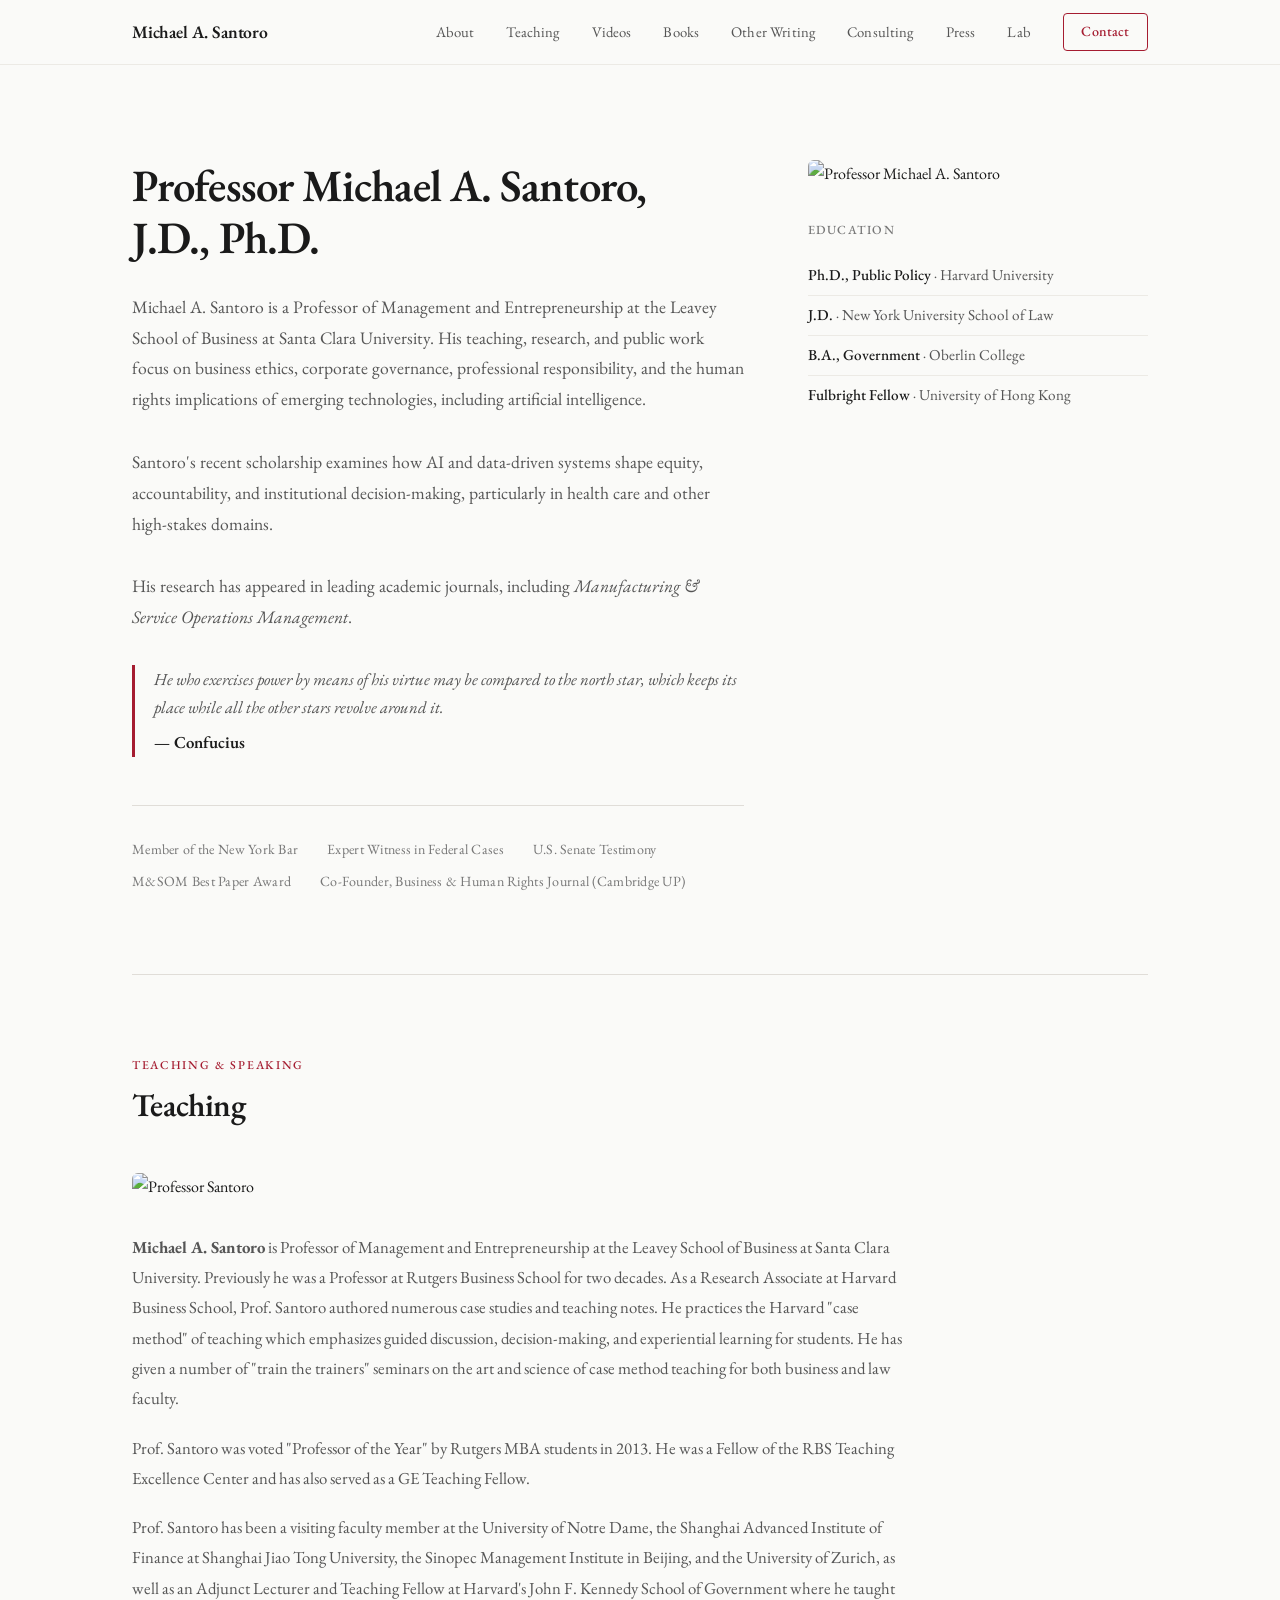
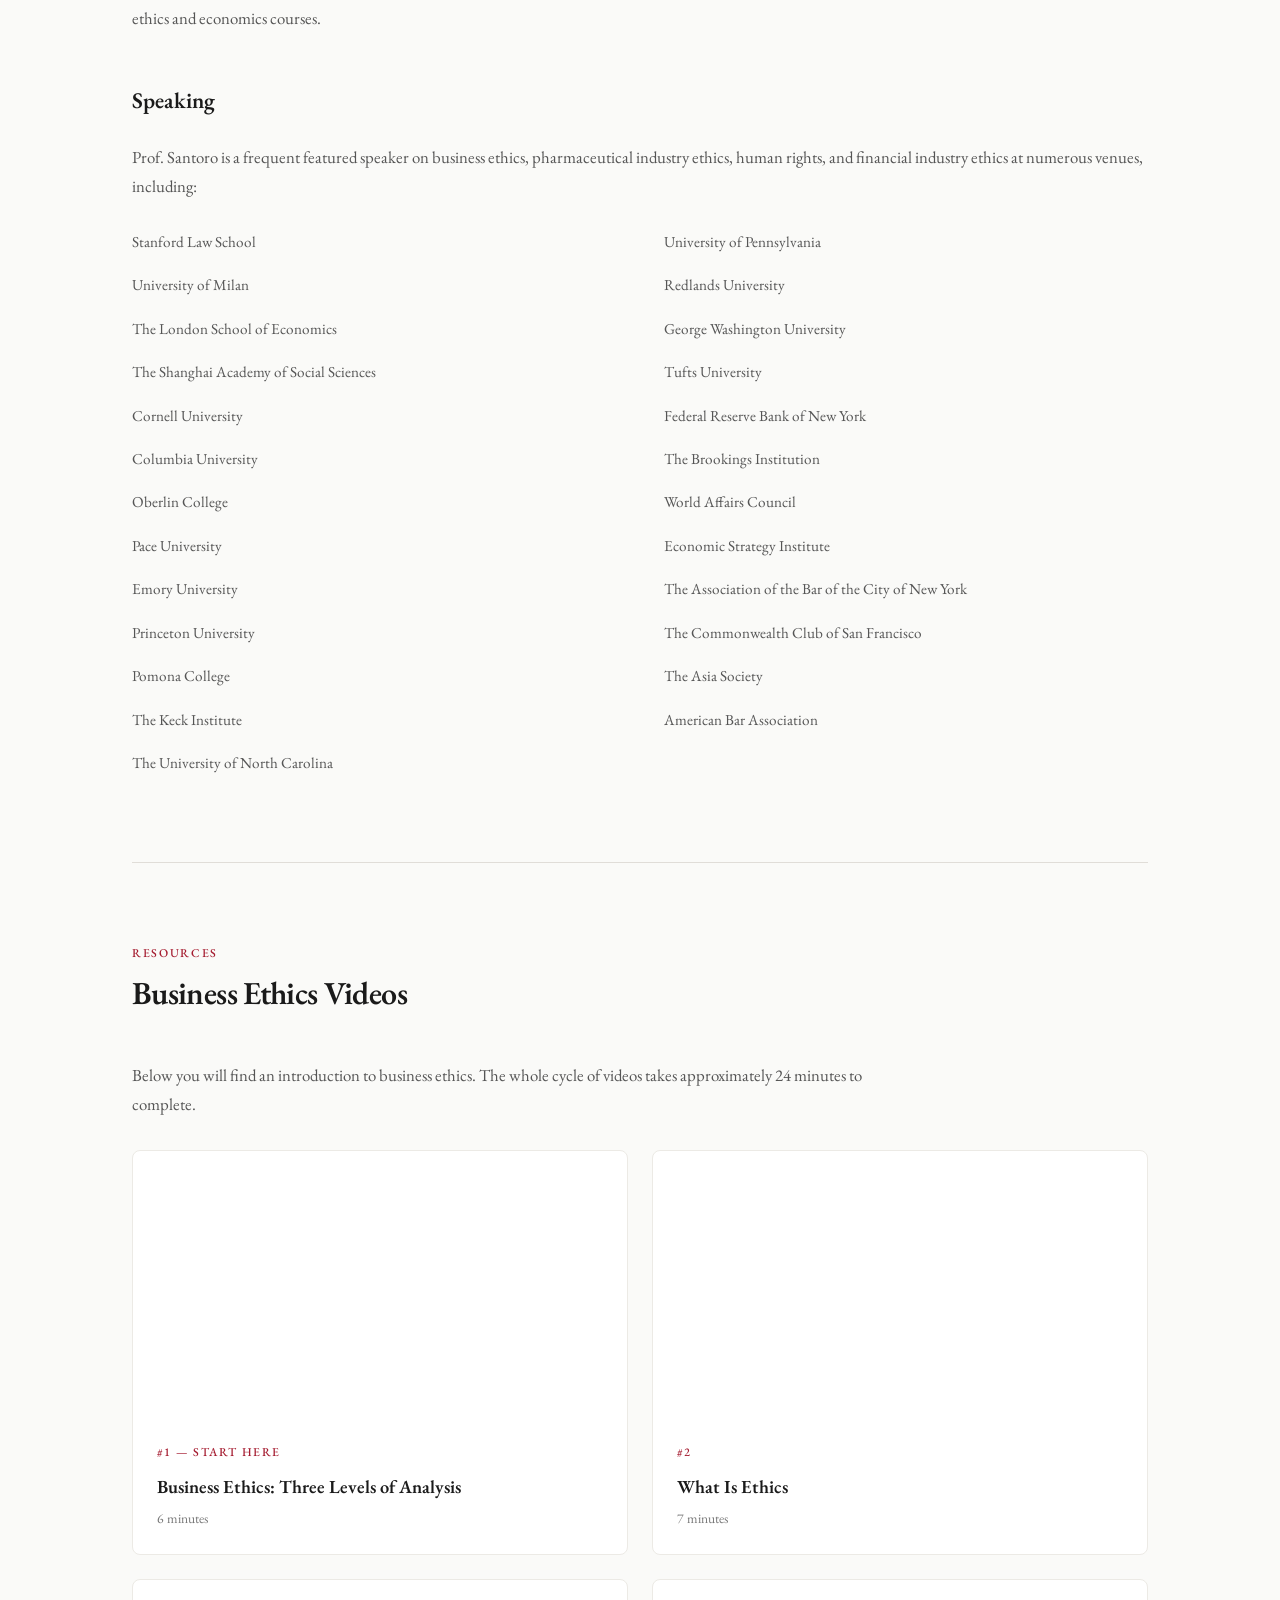
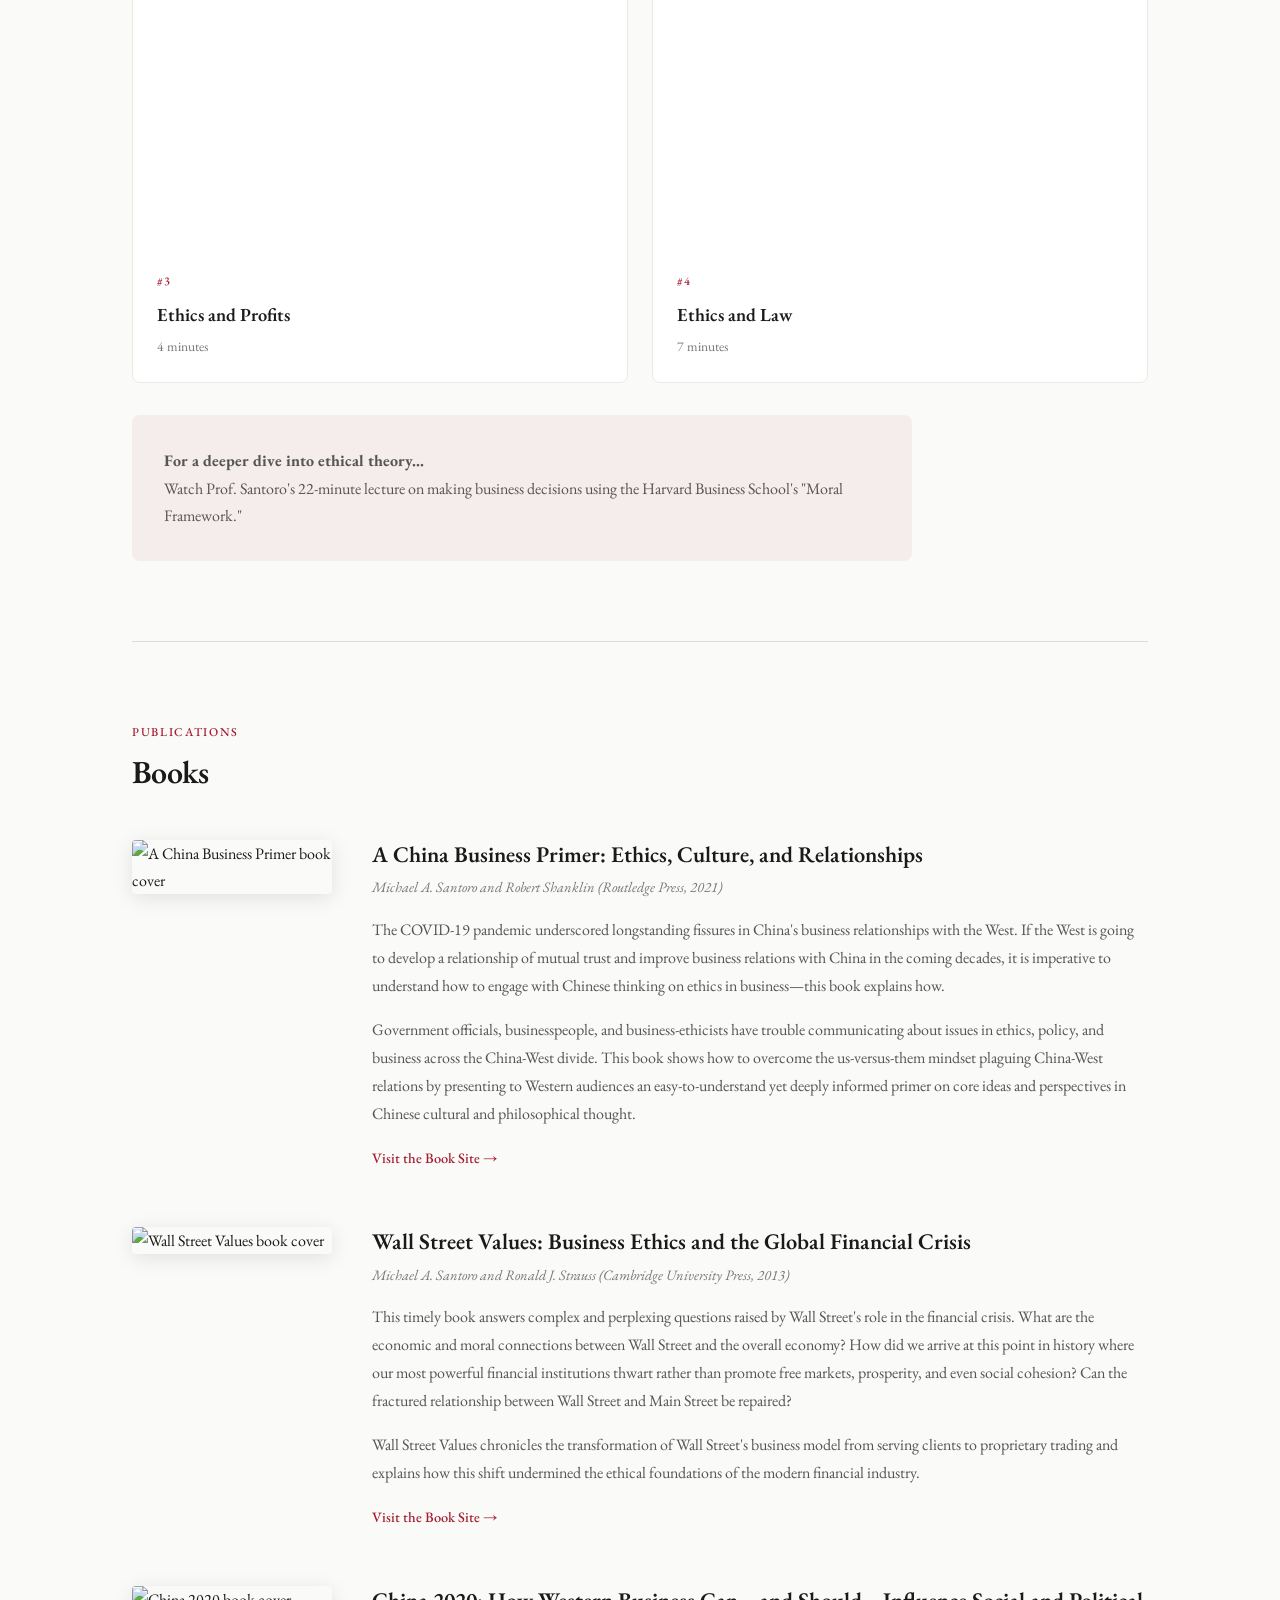
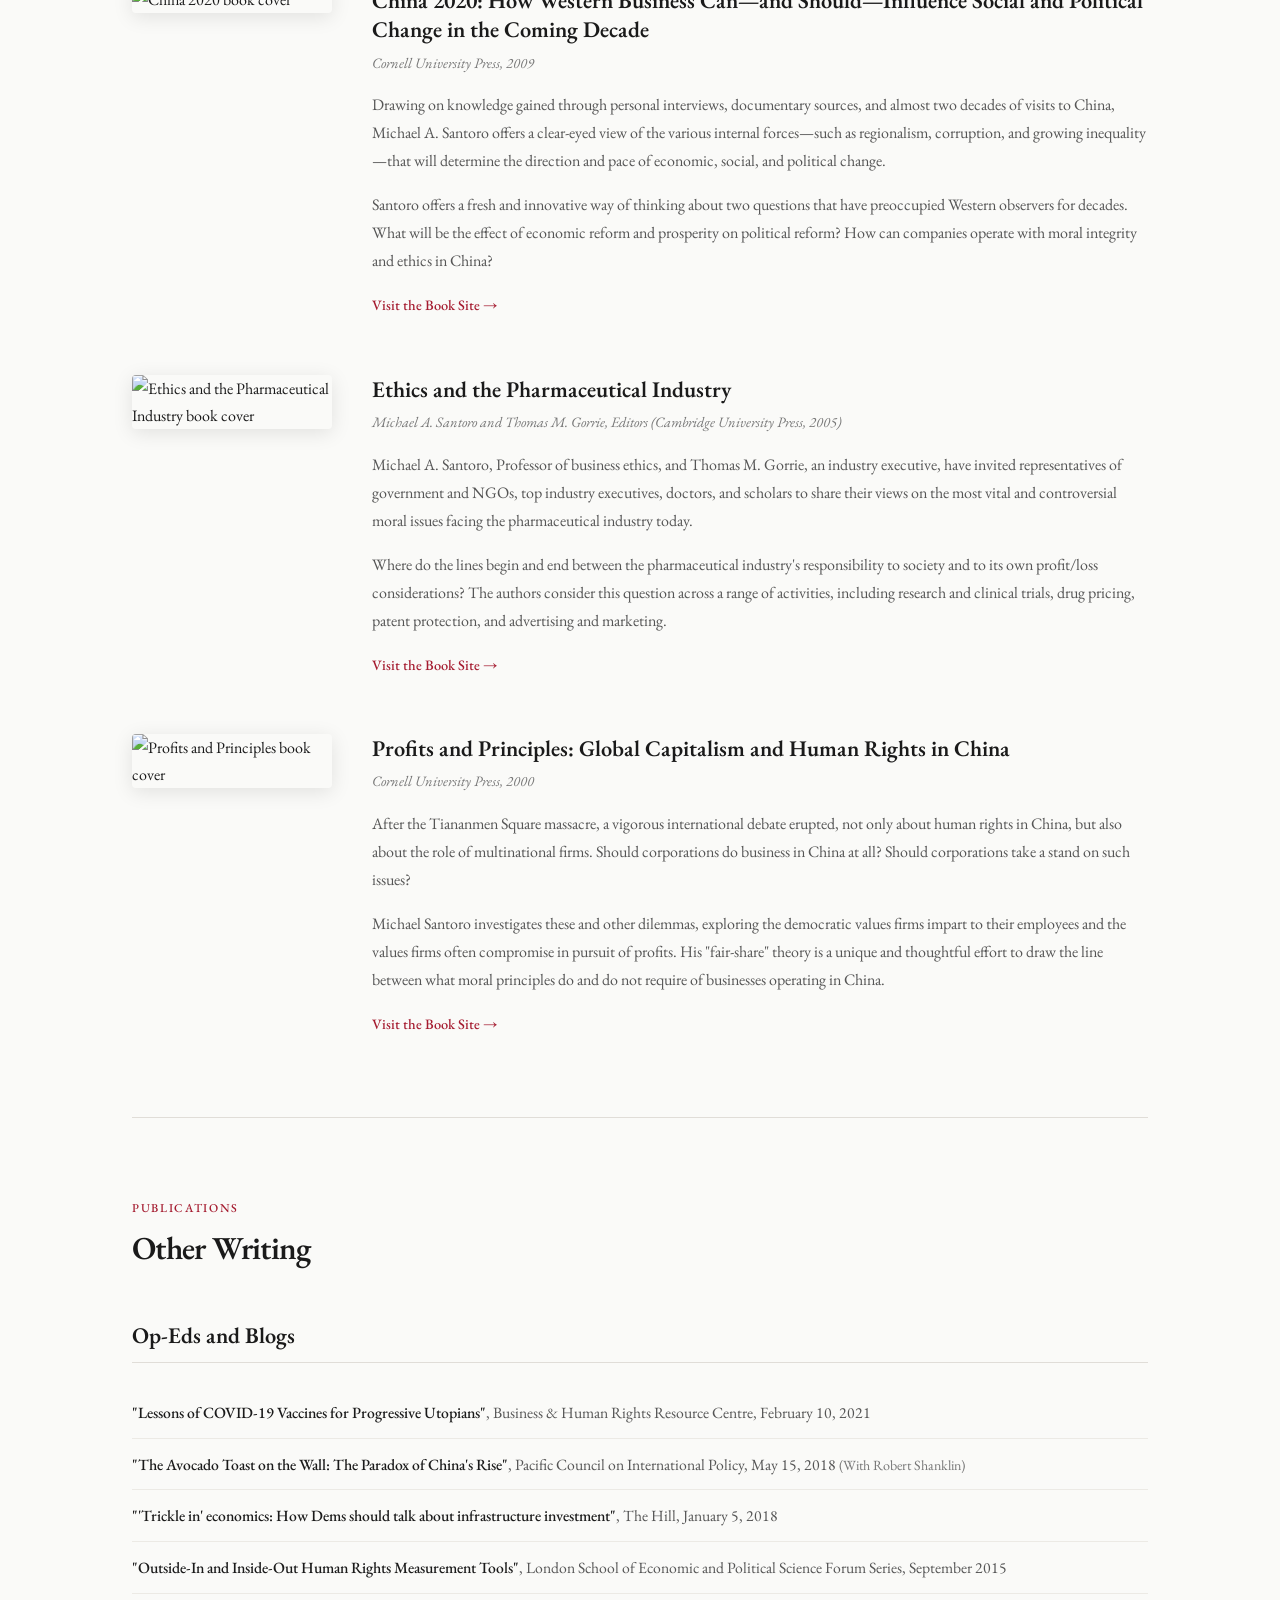
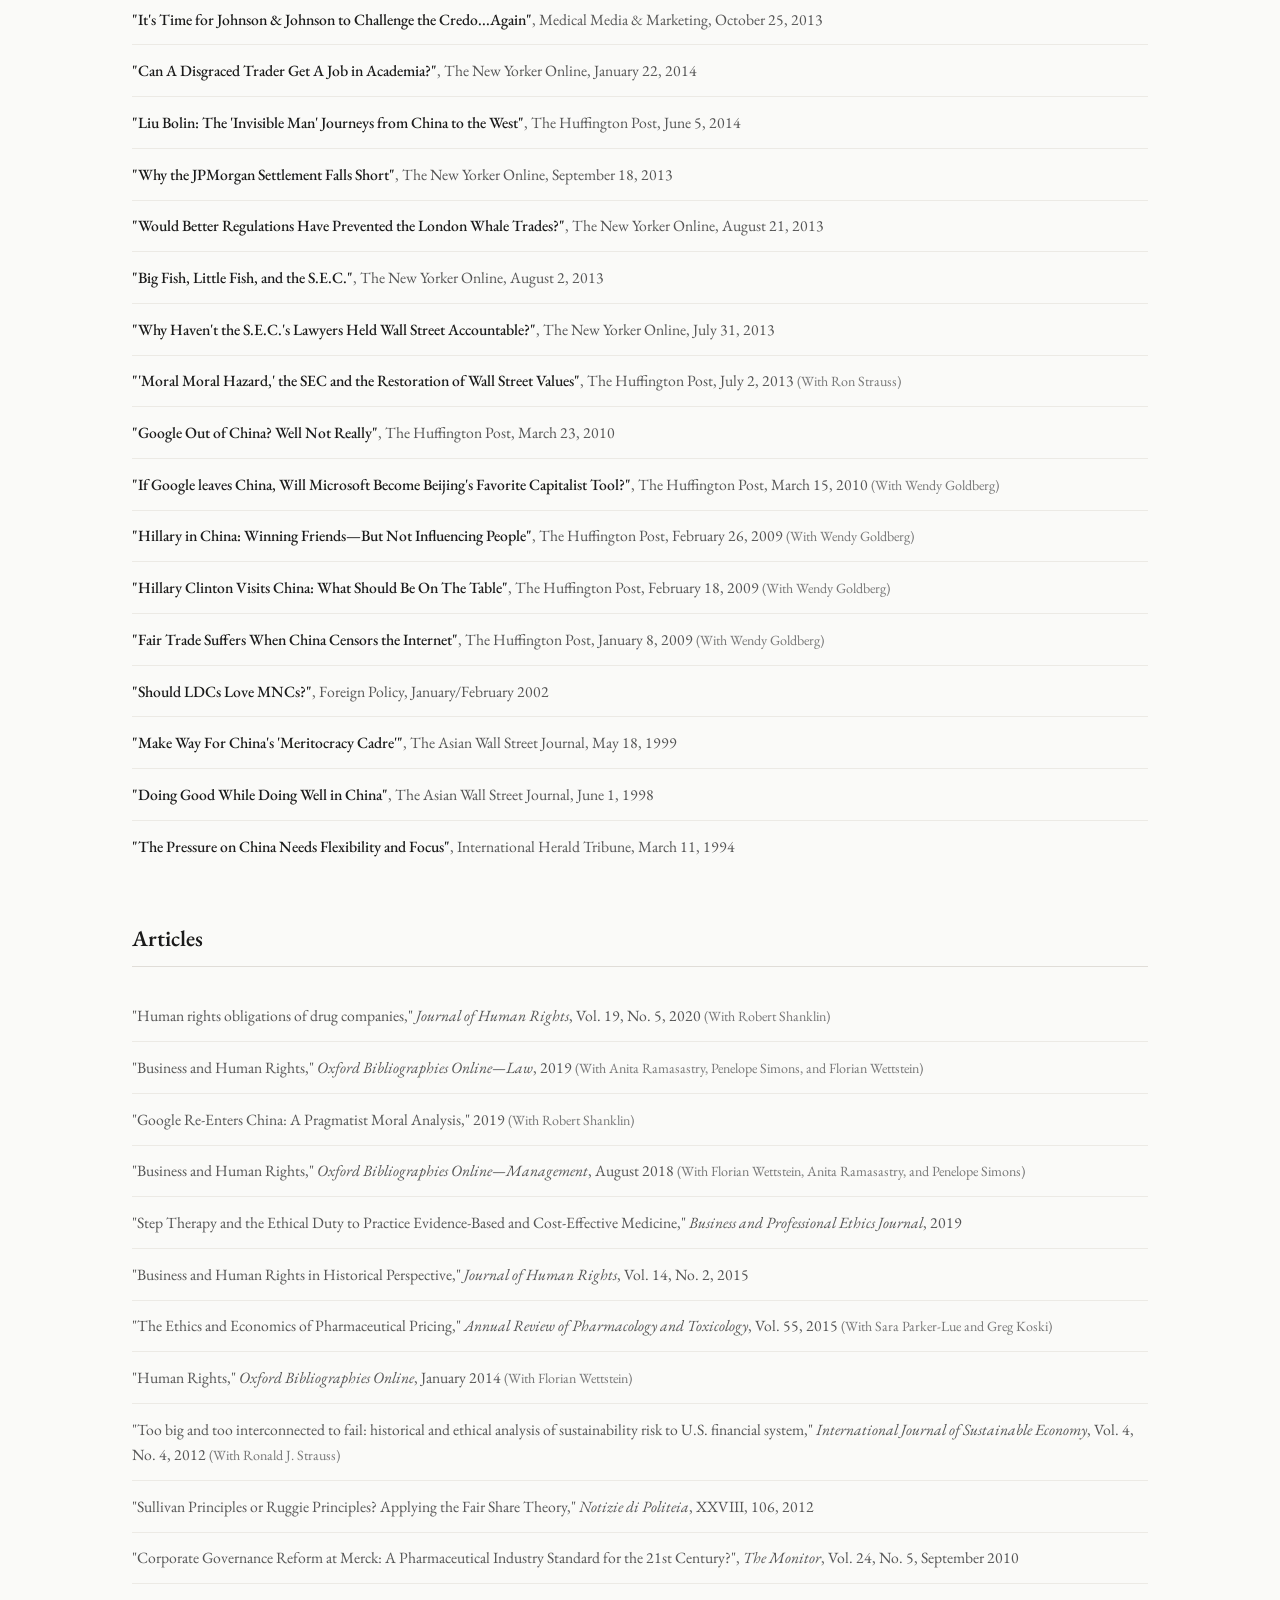
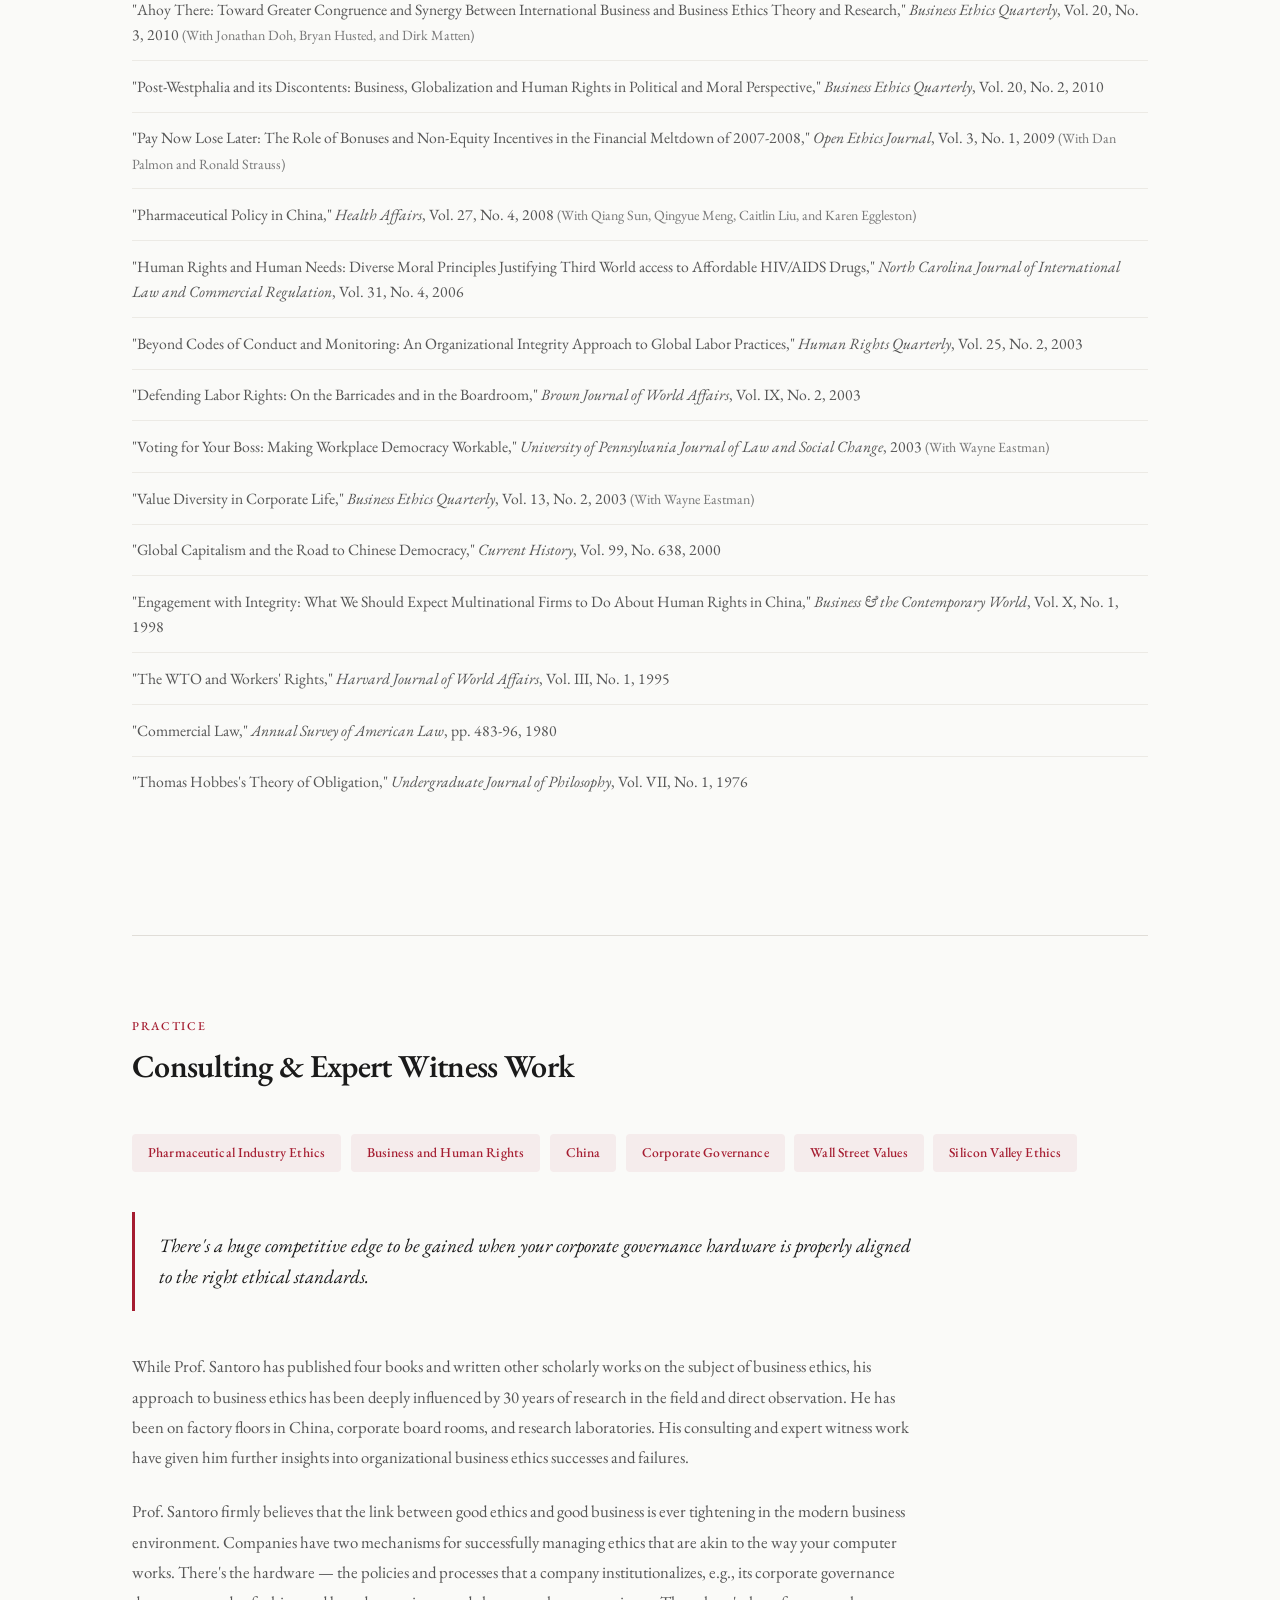
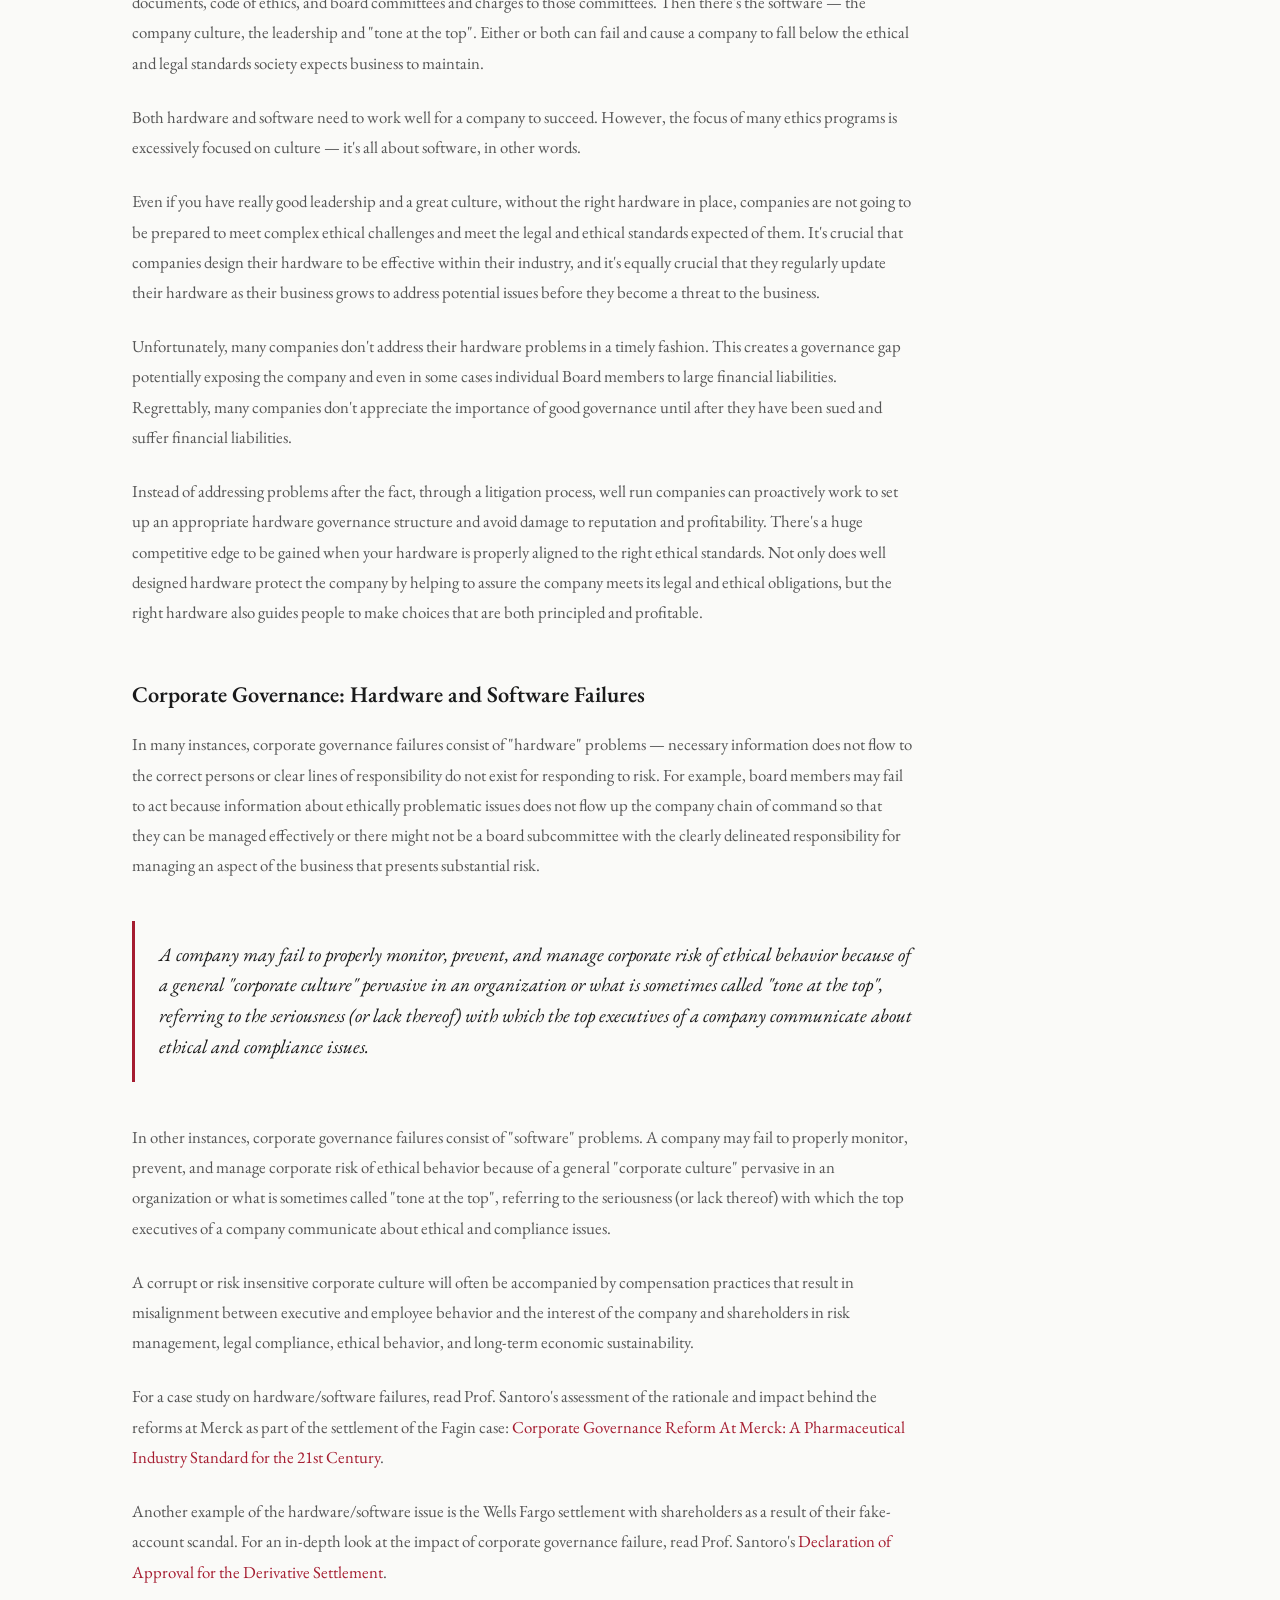
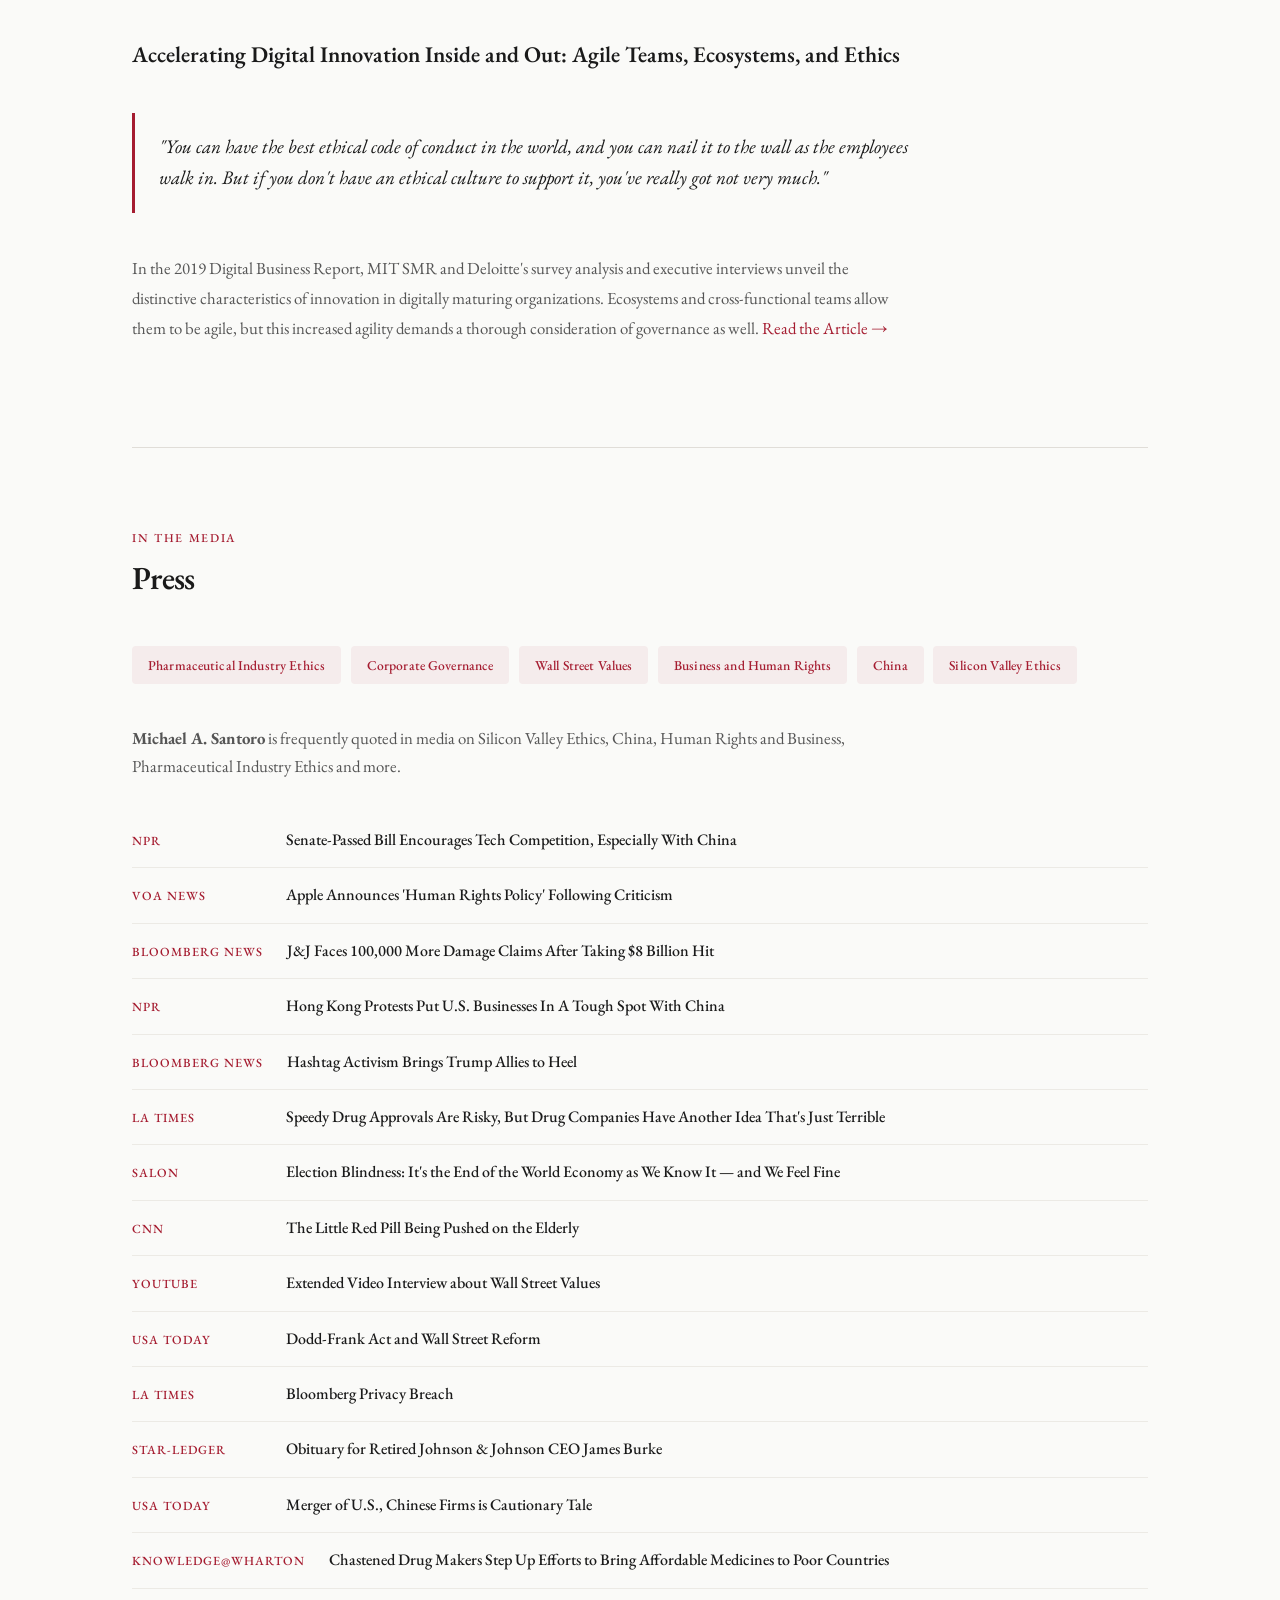
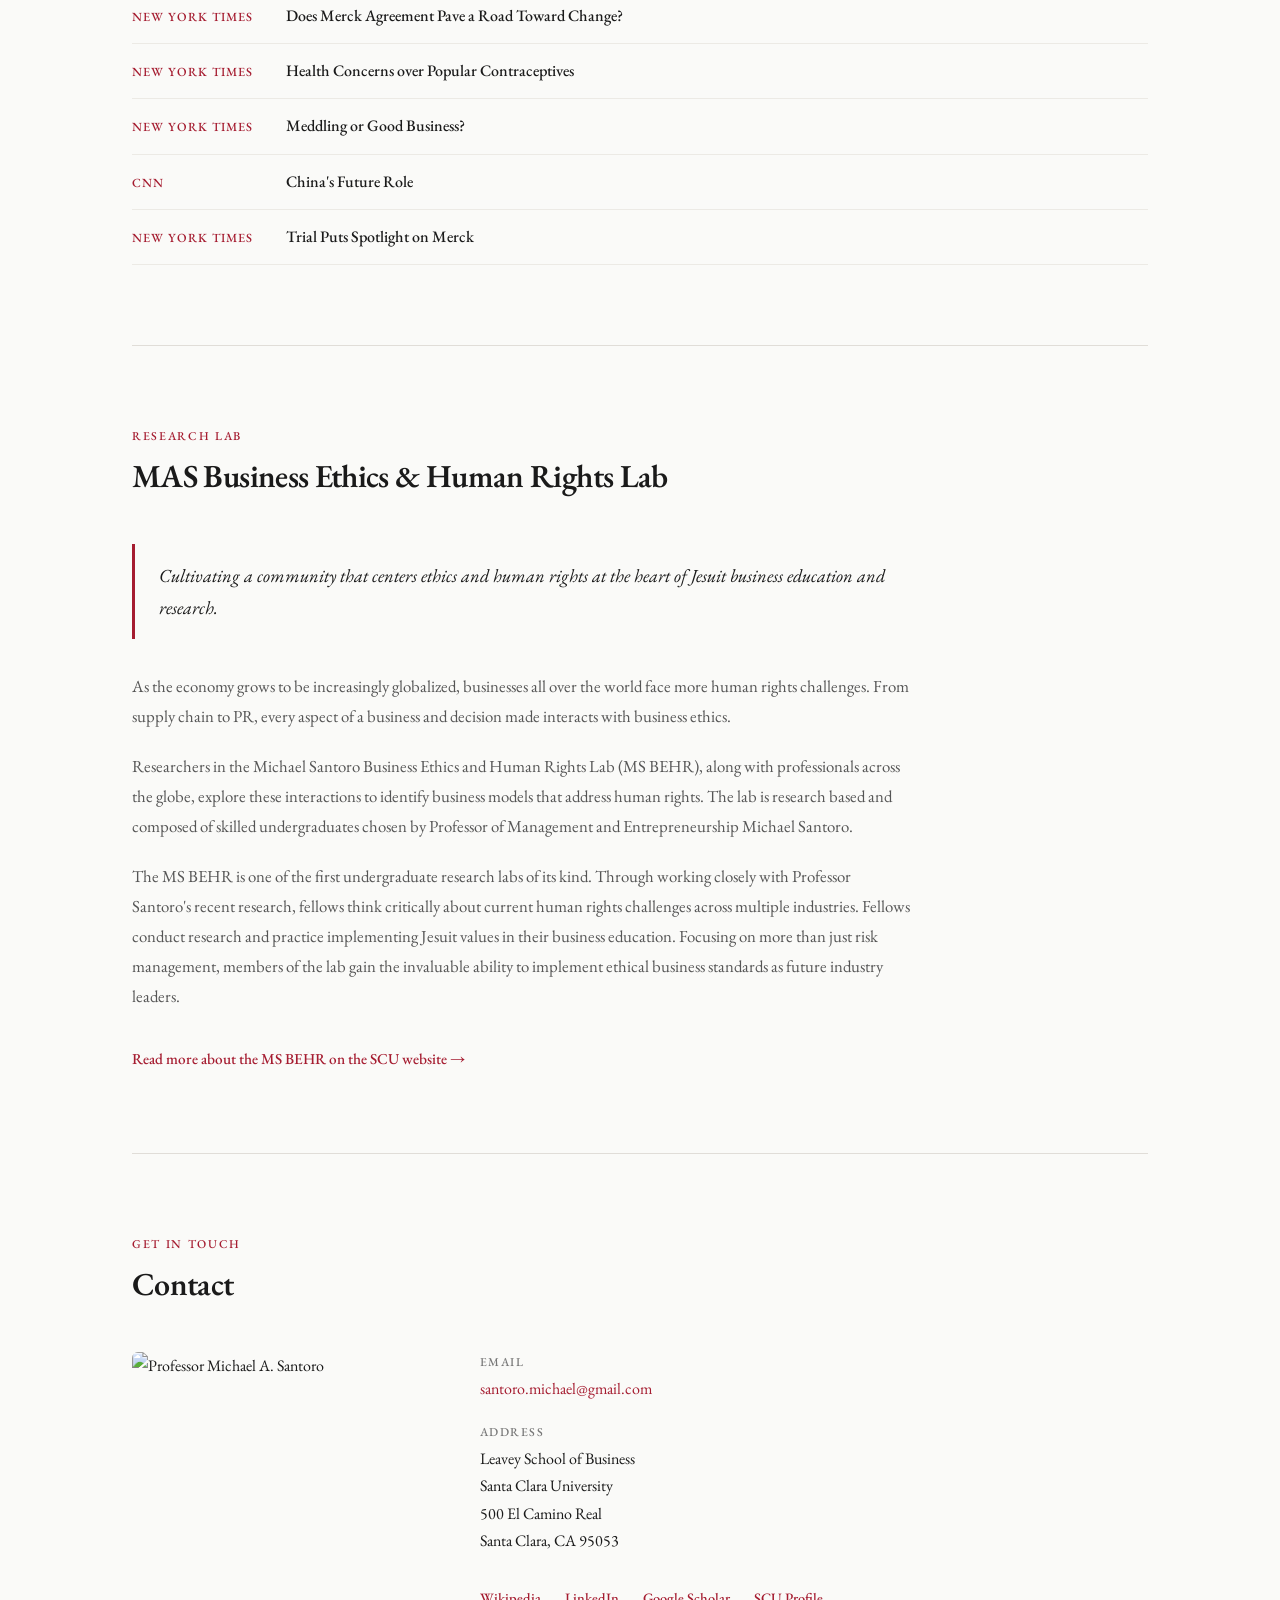
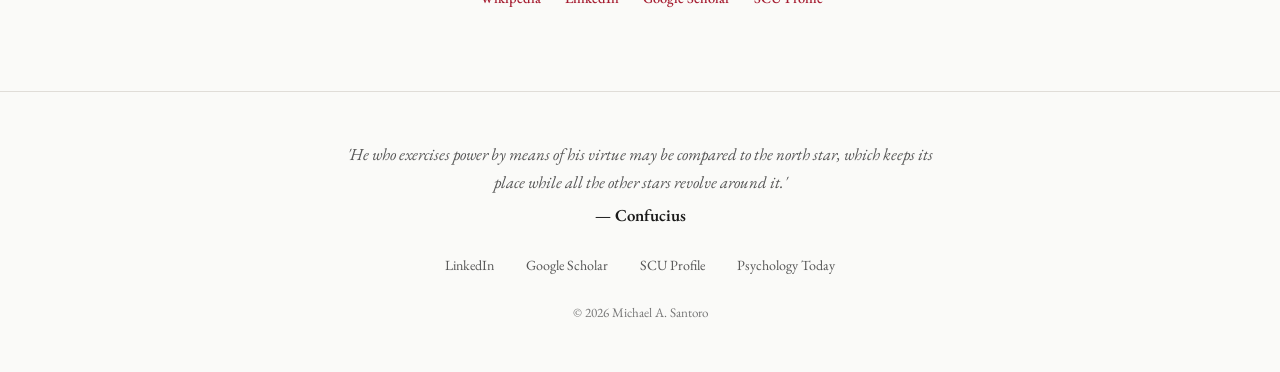
==== index.html @ 94dbd20e "Add files via upload Add site files" ====
<!DOCTYPE html>
<html lang="en">
<head>
    <meta charset="UTF-8">
    <meta name="viewport" content="width=device-width, initial-scale=1.0">
    <title>Michael A. Santoro — Professor, Consultant, Speaker</title>
    <meta name="description" content="Michael A. Santoro is a Professor of Management and Entrepreneurship at Santa Clara University. His work focuses on business ethics, corporate governance, human rights, and AI accountability.">
    <link rel="preconnect" href="https://fonts.googleapis.com">
    <link rel="preconnect" href="https://fonts.gstatic.com" crossorigin>
    <link href="https://fonts.googleapis.com/css2?family=EB+Garamond:ital,wght@0,400;0,500;0,600;0,700;1,400;1,500&display=swap" rel="stylesheet">
    <style>
        /* ===== RESET & BASE ===== */
        *, *::before, *::after { margin: 0; padding: 0; box-sizing: border-box; }

        :root {
            --bg: #FAFAF8;
            --text: #1a1a1a;
            --text-secondary: #555;
            --text-tertiary: #777;
            --crimson: #A51C30;
            --crimson-hover: #8a1728;
            --crimson-light: rgba(165, 28, 48, 0.06);
            --border: #e0ddd8;
            --border-light: #eceae5;
            --card-bg: #FFFFFF;
            --serif: 'EB Garamond', 'Georgia', serif;
            --transition: 0.3s ease;
        }

        html { scroll-behavior: smooth; font-size: 16px; }

        body {
            font-family: var(--serif);
            background: var(--bg);
            color: var(--text);
            line-height: 1.7;
            -webkit-font-smoothing: antialiased;
        }

        a { color: var(--crimson); text-decoration: none; transition: color var(--transition); }
        a:hover { color: var(--crimson-hover); }

        img { max-width: 100%; height: auto; display: block; }

        .container { max-width: 1080px; margin: 0 auto; padding: 0 2rem; }

        /* ===== NAVIGATION ===== */
        .nav {
            position: fixed;
            top: 0;
            left: 0;
            right: 0;
            z-index: 1000;
            background: rgba(250, 250, 248, 0.92);
            backdrop-filter: blur(12px);
            -webkit-backdrop-filter: blur(12px);
            border-bottom: 1px solid var(--border-light);
            transition: box-shadow var(--transition);
        }

        .nav.scrolled { box-shadow: 0 1px 8px rgba(0,0,0,0.06); }

        .nav-inner {
            max-width: 1080px;
            margin: 0 auto;
            padding: 0 2rem;
            display: flex;
            align-items: center;
            justify-content: space-between;
            height: 64px;
        }

        .nav-logo {
            font-family: var(--serif);
            font-size: 1.1rem;
            font-weight: 600;
            color: var(--text);
            letter-spacing: -0.01em;
        }

        .nav-links { display: flex; align-items: center; gap: 2rem; }

        .nav-links a {
            font-size: 0.92rem;
            color: var(--text-secondary);
            letter-spacing: 0.01em;
            transition: color var(--transition);
        }
        .nav-links a:hover { color: var(--crimson); }

        .nav-cta {
            font-size: 0.88rem !important;
            color: var(--crimson) !important;
            font-weight: 500;
            border: 1px solid var(--crimson);
            padding: 0.4rem 1.1rem;
            border-radius: 4px;
            transition: all var(--transition) !important;
        }
        .nav-cta:hover {
            background: var(--crimson) !important;
            color: #fff !important;
        }

        .hamburger {
            display: none;
            flex-direction: column;
            gap: 5px;
            cursor: pointer;
            padding: 4px;
        }
        .hamburger span {
            display: block;
            width: 22px;
            height: 2px;
            background: var(--text);
            transition: all var(--transition);
        }

        /* ===== HERO ===== */
        .hero {
            padding: 10rem 0 5rem;
        }

        .hero-grid {
            display: grid;
            grid-template-columns: 1fr 340px;
            gap: 4rem;
            align-items: start;
        }

        .hero-content h1 {
            font-family: var(--serif);
            font-size: 2.8rem;
            font-weight: 600;
            line-height: 1.15;
            letter-spacing: -0.02em;
            color: var(--text);
            margin-bottom: 1.8rem;
        }

        .hero-subtitle {
            font-size: 1.1rem;
            color: var(--text-secondary);
            line-height: 1.75;
            margin-bottom: 2rem;
        }

        .hero-quote {
            font-style: italic;
            color: var(--text-secondary);
            font-size: 1.05rem;
            border-left: 3px solid var(--crimson);
            padding-left: 1.2rem;
            margin-top: 2rem;
        }

        .hero-quote .attribution {
            display: block;
            font-style: normal;
            font-weight: 600;
            margin-top: 0.4rem;
            color: var(--text);
        }

        .hero-image {
            position: relative;
        }

        .hero-image img {
            width: 100%;
            border-radius: 6px;
            filter: grayscale(10%);
        }

        /* Credentials strip */
        .credentials-strip {
            margin-top: 3rem;
            padding-top: 2rem;
            border-top: 1px solid var(--border);
        }

        .credentials-items {
            display: flex;
            flex-wrap: wrap;
            gap: 0.5rem 1.8rem;
            font-size: 0.88rem;
            color: var(--text-tertiary);
            letter-spacing: 0.02em;
        }

        .credentials-items span {
            white-space: nowrap;
        }

        .credentials-items span::before {
            content: '';
        }

        /* ===== EDUCATION SIDEBAR ===== */
        .education-box {
            margin-top: 2rem;
        }

        .education-box h3 {
            font-size: 0.78rem;
            text-transform: uppercase;
            letter-spacing: 0.12em;
            color: var(--text-tertiary);
            margin-bottom: 1rem;
            font-weight: 500;
        }

        .education-list {
            list-style: none;
        }

        .education-list li {
            font-size: 0.95rem;
            color: var(--text-secondary);
            padding: 0.5rem 0;
            border-bottom: 1px solid var(--border-light);
            line-height: 1.5;
        }

        .education-list li:last-child { border-bottom: none; }

        .edu-degree { color: var(--text); font-weight: 500; }

        /* ===== SECTIONS ===== */
        .section {
            padding: 5rem 0;
        }

        .section-header {
            margin-bottom: 3rem;
        }

        .section-label {
            font-size: 0.75rem;
            text-transform: uppercase;
            letter-spacing: 0.14em;
            color: var(--crimson);
            font-weight: 500;
            margin-bottom: 0.6rem;
        }

        .section-title {
            font-family: var(--serif);
            font-size: 2rem;
            font-weight: 600;
            letter-spacing: -0.02em;
            line-height: 1.25;
        }

        .section-divider {
            border: none;
            border-top: 1px solid var(--border);
        }

        /* ===== TEACHING ===== */
        .teaching-content {
            max-width: 780px;
        }

        .teaching-content p {
            font-size: 1.05rem;
            color: var(--text-secondary);
            margin-bottom: 1.2rem;
            line-height: 1.8;
        }

        .teaching-image {
            margin: 2.5rem 0;
            max-width: 500px;
        }

        .teaching-image img {
            border-radius: 6px;
        }

        /* Speaking venues */
        .speaking-section {
            margin-top: 3rem;
        }

        .speaking-section h3 {
            font-family: var(--serif);
            font-size: 1.4rem;
            font-weight: 600;
            margin-bottom: 1.5rem;
        }

        .venues-grid {
            display: grid;
            grid-template-columns: 1fr 1fr;
            gap: 0.4rem 3rem;
        }

        .venues-grid span {
            font-size: 0.95rem;
            color: var(--text-secondary);
            padding: 0.35rem 0;
        }

        /* ===== BUSINESS ETHICS VIDEOS ===== */
        .videos-intro {
            font-size: 1.05rem;
            color: var(--text-secondary);
            max-width: 780px;
            margin-bottom: 2rem;
        }

        .video-grid {
            display: grid;
            grid-template-columns: repeat(2, 1fr);
            gap: 1.5rem;
        }

        .video-card {
            background: var(--card-bg);
            border: 1px solid var(--border-light);
            border-radius: 8px;
            padding: 1.5rem;
            transition: border-color var(--transition), box-shadow var(--transition);
            overflow: hidden;
        }

        .video-card:hover {
            border-color: var(--crimson);
            box-shadow: 0 2px 12px rgba(165, 28, 48, 0.06);
        }

        .video-embed {
            position: relative;
            padding-bottom: 56.25%;
            height: 0;
            overflow: hidden;
            border-radius: 4px;
            margin-bottom: 1rem;
        }

        .video-embed iframe {
            position: absolute;
            top: 0; left: 0;
            width: 100%; height: 100%;
            border: 0;
        }

        .video-number {
            font-size: 0.75rem;
            text-transform: uppercase;
            letter-spacing: 0.12em;
            color: var(--crimson);
            font-weight: 500;
            margin-bottom: 0.5rem;
        }

        .video-card h4 {
            font-family: var(--serif);
            font-size: 1.15rem;
            font-weight: 600;
            margin-bottom: 0.3rem;
        }

        .video-card .duration {
            font-size: 0.85rem;
            color: var(--text-tertiary);
        }

        .video-deeper {
            margin-top: 2rem;
            padding: 2rem;
            background: var(--crimson-light);
            border-radius: 8px;
            max-width: 780px;
        }

        .video-deeper p {
            font-size: 1rem;
            color: var(--text-secondary);
        }

        /* ===== BOOKS ===== */
        .books-grid {
            display: grid;
            gap: 3.5rem;
        }

        .book-item {
            display: grid;
            grid-template-columns: 200px 1fr;
            gap: 2.5rem;
            align-items: start;
        }

        .book-cover {
            border-radius: 4px;
            box-shadow: 0 4px 20px rgba(0,0,0,0.1);
        }

        .book-info h3 {
            font-family: var(--serif);
            font-size: 1.4rem;
            font-weight: 600;
            line-height: 1.3;
            margin-bottom: 0.4rem;
        }

        .book-meta {
            font-size: 0.9rem;
            color: var(--text-tertiary);
            font-style: italic;
            margin-bottom: 1rem;
        }

        .book-description {
            font-size: 1rem;
            color: var(--text-secondary);
            line-height: 1.75;
            margin-bottom: 1rem;
        }

        .book-link {
            font-size: 0.9rem;
            font-weight: 500;
            color: var(--crimson);
        }

        .book-link:hover { text-decoration: underline; }

        /* ===== OTHER WRITING ===== */
        .writing-subsection {
            margin-bottom: 3rem;
        }

        .writing-subsection h3 {
            font-family: var(--serif);
            font-size: 1.4rem;
            font-weight: 600;
            margin-bottom: 1.5rem;
            padding-bottom: 0.5rem;
            border-bottom: 1px solid var(--border);
        }

        .writing-list {
            list-style: none;
        }

        .writing-list li {
            padding: 0.8rem 0;
            border-bottom: 1px solid var(--border-light);
            font-size: 0.98rem;
            color: var(--text-secondary);
            line-height: 1.6;
        }

        .writing-list li:last-child { border-bottom: none; }

        .writing-list a {
            color: var(--text);
            font-weight: 500;
        }

        .writing-list a:hover { color: var(--crimson); }

        .writing-list .coauthor { font-size: 0.88rem; color: var(--text-tertiary); }

        /* ===== CONSULTING ===== */
        .consulting-content {
            max-width: 780px;
        }

        .consulting-content p {
            font-size: 1.05rem;
            color: var(--text-secondary);
            margin-bottom: 1.5rem;
            line-height: 1.8;
        }

        .consulting-areas {
            display: flex;
            flex-wrap: wrap;
            gap: 0.6rem;
            margin-bottom: 2.5rem;
        }

        .consulting-area-tag {
            font-size: 0.85rem;
            font-weight: 500;
            color: var(--crimson);
            background: var(--crimson-light);
            padding: 0.45rem 1rem;
            border-radius: 4px;
            letter-spacing: 0.01em;
        }

        .consulting-quote {
            font-size: 1.2rem;
            font-style: italic;
            color: var(--text);
            border-left: 3px solid var(--crimson);
            padding: 1.2rem 0 1.2rem 1.5rem;
            margin: 2.5rem 0;
            line-height: 1.6;
        }

        .consulting-subsection {
            margin-top: 3rem;
        }

        .consulting-subsection h3 {
            font-family: var(--serif);
            font-size: 1.4rem;
            font-weight: 600;
            margin-bottom: 1rem;
        }

        .consulting-images {
            display: grid;
            grid-template-columns: 1fr 1fr;
            gap: 2rem;
            margin: 2rem 0;
        }

        .consulting-images figure {
            text-align: center;
        }

        .consulting-images img {
            border-radius: 6px;
            margin-bottom: 0.5rem;
        }

        .consulting-images figcaption {
            font-size: 0.82rem;
            color: var(--text-tertiary);
            font-style: italic;
        }

        .case-link {
            display: inline-block;
            margin-top: 0.8rem;
            font-size: 0.9rem;
            font-weight: 500;
            color: var(--crimson);
        }

        /* ===== PRESS ===== */
        .press-areas {
            display: flex;
            flex-wrap: wrap;
            gap: 0.6rem;
            margin-bottom: 2.5rem;
        }

        .press-intro {
            font-size: 1.05rem;
            color: var(--text-secondary);
            margin-bottom: 2rem;
            max-width: 780px;
        }

        .press-grid {
            display: grid;
            gap: 0;
        }

        .press-item {
            display: flex;
            align-items: baseline;
            gap: 1.5rem;
            padding: 1rem 0;
            border-bottom: 1px solid var(--border-light);
            transition: background var(--transition);
            text-decoration: none;
        }

        .press-item:hover {
            background: var(--crimson-light);
            padding-left: 0.8rem;
            margin-left: -0.8rem;
            padding-right: 0.8rem;
            margin-right: -0.8rem;
            border-radius: 4px;
        }

        .press-outlet {
            font-size: 0.78rem;
            text-transform: uppercase;
            letter-spacing: 0.08em;
            color: var(--crimson);
            font-weight: 500;
            min-width: 130px;
            flex-shrink: 0;
        }

        .press-title {
            font-size: 1rem;
            color: var(--text);
            font-weight: 500;
            line-height: 1.4;
        }

        /* ===== MAS BEHR LAB ===== */
        .lab-content {
            max-width: 780px;
        }

        .lab-content p {
            font-size: 1.05rem;
            color: var(--text-secondary);
            margin-bottom: 1.2rem;
            line-height: 1.8;
        }

        .lab-quote {
            font-size: 1.15rem;
            font-style: italic;
            color: var(--text);
            border-left: 3px solid var(--crimson);
            padding: 1rem 0 1rem 1.5rem;
            margin: 2rem 0;
        }

        .lab-link {
            display: inline-block;
            margin-top: 1rem;
            font-size: 0.95rem;
            font-weight: 500;
            color: var(--crimson);
        }

        /* ===== CONTACT ===== */
        .contact-grid {
            display: grid;
            grid-template-columns: 300px 1fr;
            gap: 3rem;
            align-items: start;
        }

        .contact-image img {
            border-radius: 6px;
        }

        .contact-details h3 {
            font-family: var(--serif);
            font-size: 1.3rem;
            font-weight: 600;
            margin-bottom: 1.5rem;
        }

        .contact-item {
            margin-bottom: 1.2rem;
        }

        .contact-label {
            font-size: 0.75rem;
            text-transform: uppercase;
            letter-spacing: 0.12em;
            color: var(--text-tertiary);
            font-weight: 500;
            margin-bottom: 0.2rem;
        }

        .contact-value {
            font-size: 1rem;
            color: var(--text);
        }

        .contact-value a { color: var(--crimson); }

        .contact-links {
            display: flex;
            gap: 1.5rem;
            margin-top: 2rem;
        }

        .contact-links a {
            font-size: 0.9rem;
            font-weight: 500;
            color: var(--crimson);
        }

        /* ===== FOOTER ===== */
        .footer {
            padding: 3rem 0;
            border-top: 1px solid var(--border);
            text-align: center;
        }

        .footer-quote {
            font-style: italic;
            font-size: 1.05rem;
            color: var(--text-secondary);
            max-width: 600px;
            margin: 0 auto 1.5rem;
            line-height: 1.7;
        }

        .footer-quote .attribution {
            display: block;
            font-style: normal;
            font-weight: 600;
            color: var(--text);
            margin-top: 0.3rem;
        }

        .footer-links {
            display: flex;
            justify-content: center;
            gap: 2rem;
            margin-bottom: 1.5rem;
        }

        .footer-links a {
            font-size: 0.88rem;
            color: var(--text-secondary);
        }
        .footer-links a:hover { color: var(--crimson); }

        .footer-copy {
            font-size: 0.82rem;
            color: var(--text-tertiary);
        }

        /* ===== MOBILE ===== */
        @media (max-width: 900px) {
            .hero-grid {
                grid-template-columns: 1fr;
                gap: 2rem;
            }
            .hero-image {
                max-width: 300px;
                order: -1;
            }
            .hero-content h1 { font-size: 2.2rem; }
            .book-item {
                grid-template-columns: 140px 1fr;
                gap: 1.5rem;
            }
            .consulting-images { grid-template-columns: 1fr; }
            .contact-grid { grid-template-columns: 1fr; }
            .contact-image { max-width: 250px; }
        }

        @media (max-width: 700px) {
            .nav-links { display: none; }
            .hamburger { display: flex; }

            .nav-links.open {
                display: flex;
                flex-direction: column;
                position: absolute;
                top: 64px;
                left: 0;
                right: 0;
                background: var(--bg);
                border-bottom: 1px solid var(--border);
                padding: 1.5rem 2rem;
                gap: 1rem;
            }

            .hero { padding: 7rem 0 3rem; }
            .hero-content h1 { font-size: 1.9rem; }
            .section { padding: 3.5rem 0; }
            .section-title { font-size: 1.6rem; }
            .video-grid { grid-template-columns: 1fr; }
            .book-item { grid-template-columns: 1fr; }
            .book-cover { max-width: 180px; }
            .venues-grid { grid-template-columns: 1fr; }
            .press-item { flex-direction: column; gap: 0.3rem; }
            .press-outlet { min-width: unset; }
        }
    </style>
</head>
<body>

    <!-- NAVIGATION -->
    <nav class="nav" id="nav">
        <div class="nav-inner">
            <a href="#" class="nav-logo">Michael A. Santoro</a>
            <div class="nav-links" id="navLinks">
                <a href="about.html">About</a>
                <a href="#teaching">Teaching</a>
                <a href="#videos">Videos</a>
                <a href="#books">Books</a>
                <a href="#other-writing">Other Writing</a>
                <a href="#consulting">Consulting</a>
                <a href="#press">Press</a>
                <a href="#lab">Lab</a>
                <a href="#contact" class="nav-cta">Contact</a>
            </div>
            <div class="hamburger" id="hamburger" onclick="document.getElementById('navLinks').classList.toggle('open')">
                <span></span><span></span><span></span>
            </div>
        </div>
    </nav>

    <!-- HERO -->
    <section class="hero" id="home">
        <div class="container">
            <div class="hero-grid">
                <div class="hero-content">
                    <h1>Professor Michael A. Santoro,<br>J.D., Ph.D.</h1>
                    <p class="hero-subtitle">
                        Michael A. Santoro is a Professor of Management and Entrepreneurship at the Leavey School of Business at Santa Clara University. His teaching, research, and public work focus on business ethics, corporate governance, professional responsibility, and the human rights implications of emerging technologies, including artificial intelligence.
                    </p>
                    <p class="hero-subtitle">
                        Santoro's recent scholarship examines how AI and data-driven systems shape equity, accountability, and institutional decision-making, particularly in health care and other high-stakes domains.
                    </p>
                    <p class="hero-subtitle">
                        His research has appeared in leading academic journals, including <em>Manufacturing &amp; Service Operations Management</em>.
                    </p>

                    <div class="hero-quote">
                        <em>He who exercises power by means of his virtue may be compared to the north star, which keeps its place while all the other stars revolve around it.</em>
                        <span class="attribution">— Confucius</span>
                    </div>

                    <div class="credentials-strip">
                        <div class="credentials-items">
                            <span>Member of the New York Bar</span>
                            <span>Expert Witness in Federal Cases</span>
                            <span>U.S. Senate Testimony</span>
                            <span>M&amp;SOM Best Paper Award</span>
                            <span>Co-Founder, Business &amp; Human Rights Journal (Cambridge UP)</span>
                        </div>
                    </div>
                </div>

                <div class="hero-image">
                    <img src="https://michaelasantoro-web.vercel.app/Professor%20Santoro%20Profile.png" alt="Professor Michael A. Santoro">

                    <div class="education-box">
                        <h3>Education</h3>
                        <ul class="education-list">
                            <li><span class="edu-degree">Ph.D., Public Policy</span> · Harvard University</li>
                            <li><span class="edu-degree">J.D.</span> · New York University School of Law</li>
                            <li><span class="edu-degree">B.A., Government</span> · Oberlin College</li>
                            <li><span class="edu-degree">Fulbright Fellow</span> · University of Hong Kong</li>
                        </ul>
                    </div>
                </div>
            </div>
        </div>
    </section>

    <div class="container"><hr class="section-divider"></div>

    <!-- TEACHING & SPEAKING -->
    <section class="section" id="teaching">
        <div class="container">
            <div class="section-header">
                <p class="section-label">Teaching &amp; Speaking</p>
                <h2 class="section-title">Teaching</h2>
            </div>

            <div class="teaching-content">
                <img src="https://www.michaelasantoro.com/wp-content/uploads/2019/03/Michael-Santoro-Headshot-Gray-Wide-1-e1553203849331.jpg" alt="Professor Santoro" class="teaching-image" style="border-radius:6px; margin-bottom: 2rem;">

                <p><strong>Michael A. Santoro</strong> is Professor of Management and Entrepreneurship at the Leavey School of Business at Santa Clara University. Previously he was a Professor at Rutgers Business School for two decades. As a Research Associate at Harvard Business School, Prof. Santoro authored numerous case studies and teaching notes. He practices the Harvard "case method" of teaching which emphasizes guided discussion, decision-making, and experiential learning for students. He has given a number of "train the trainers" seminars on the art and science of case method teaching for both business and law faculty.</p>

                <p>Prof. Santoro was voted "Professor of the Year" by Rutgers MBA students in 2013. He was a Fellow of the RBS Teaching Excellence Center and has also served as a GE Teaching Fellow.</p>

                <p>Prof. Santoro has been a visiting faculty member at the University of Notre Dame, the Shanghai Advanced Institute of Finance at Shanghai Jiao Tong University, the Sinopec Management Institute in Beijing, and the University of Zurich, as well as an Adjunct Lecturer and Teaching Fellow at Harvard's John F. Kennedy School of Government where he taught ethics and economics courses.</p>
            </div>

            <div class="speaking-section">
                <h3>Speaking</h3>
                <p style="font-size: 1.05rem; color: var(--text-secondary); margin-bottom: 1.5rem;">Prof. Santoro is a frequent featured speaker on business ethics, pharmaceutical industry ethics, human rights, and financial industry ethics at numerous venues, including:</p>
                <div class="venues-grid">
                    <span>Stanford Law School</span>
                    <span>University of Pennsylvania</span>
                    <span>University of Milan</span>
                    <span>Redlands University</span>
                    <span>The London School of Economics</span>
                    <span>George Washington University</span>
                    <span>The Shanghai Academy of Social Sciences</span>
                    <span>Tufts University</span>
                    <span>Cornell University</span>
                    <span>Federal Reserve Bank of New York</span>
                    <span>Columbia University</span>
                    <span>The Brookings Institution</span>
                    <span>Oberlin College</span>
                    <span>World Affairs Council</span>
                    <span>Pace University</span>
                    <span>Economic Strategy Institute</span>
                    <span>Emory University</span>
                    <span>The Association of the Bar of the City of New York</span>
                    <span>Princeton University</span>
                    <span>The Commonwealth Club of San Francisco</span>
                    <span>Pomona College</span>
                    <span>The Asia Society</span>
                    <span>The Keck Institute</span>
                    <span>American Bar Association</span>
                    <span>The University of North Carolina</span>
                </div>
            </div>
        </div>
    </section>

    <div class="container"><hr class="section-divider"></div>

    <!-- BUSINESS ETHICS VIDEOS -->
    <section class="section" id="videos">
        <div class="container">
            <div class="section-header">
                <p class="section-label">Resources</p>
                <h2 class="section-title">Business Ethics Videos</h2>
            </div>

            <p class="videos-intro">Below you will find an introduction to business ethics. The whole cycle of videos takes approximately 24 minutes to complete.</p>

            <div class="video-grid">
                <div class="video-card">
                    <div class="video-embed">
                        <iframe src="https://player.vimeo.com/video/320379062" allow="autoplay; fullscreen; picture-in-picture" allowfullscreen></iframe>
                    </div>
                    <p class="video-number">#1 — Start Here</p>
                    <h4>Business Ethics: Three Levels of Analysis</h4>
                    <p class="duration">6 minutes</p>
                </div>
                <div class="video-card">
                    <div class="video-embed">
                        <iframe src="https://player.vimeo.com/video/320378212" allow="autoplay; fullscreen; picture-in-picture" allowfullscreen></iframe>
                    </div>
                    <p class="video-number">#2</p>
                    <h4>What Is Ethics</h4>
                    <p class="duration">7 minutes</p>
                </div>
                <div class="video-card">
                    <div class="video-embed">
                        <iframe src="https://player.vimeo.com/video/320378741" allow="autoplay; fullscreen; picture-in-picture" allowfullscreen></iframe>
                    </div>
                    <p class="video-number">#3</p>
                    <h4>Ethics and Profits</h4>
                    <p class="duration">4 minutes</p>
                </div>
                <div class="video-card">
                    <div class="video-embed">
                        <iframe src="https://player.vimeo.com/video/320375992" allow="autoplay; fullscreen; picture-in-picture" allowfullscreen></iframe>
                    </div>
                    <p class="video-number">#4</p>
                    <h4>Ethics and Law</h4>
                    <p class="duration">7 minutes</p>
                </div>
            </div>

            <div class="video-deeper">
                <p><strong>For a deeper dive into ethical theory...</strong><br>Watch Prof. Santoro's 22-minute lecture on making business decisions using the Harvard Business School's "Moral Framework."</p>
            </div>
        </div>
    </section>

    <div class="container"><hr class="section-divider"></div>

    <!-- BOOKS -->
    <section class="section" id="books">
        <div class="container">
            <div class="section-header">
                <p class="section-label">Publications</p>
                <h2 class="section-title">Books</h2>
            </div>

            <div class="books-grid">
                <div class="book-item">
                    <img src="https://images-na.ssl-images-amazon.com/images/I/51y4bAofFfS._SX352_BO1,204,203,200_.jpg" alt="A China Business Primer book cover" class="book-cover">
                    <div class="book-info">
                        <h3>A China Business Primer: Ethics, Culture, and Relationships</h3>
                        <p class="book-meta">Michael A. Santoro and Robert Shanklin (Routledge Press, 2021)</p>
                        <p class="book-description">The COVID-19 pandemic underscored longstanding fissures in China's business relationships with the West. If the West is going to develop a relationship of mutual trust and improve business relations with China in the coming decades, it is imperative to understand how to engage with Chinese thinking on ethics in business—this book explains how.</p>
                        <p class="book-description">Government officials, businesspeople, and business-ethicists have trouble communicating about issues in ethics, policy, and business across the China-West divide. This book shows how to overcome the us-versus-them mindset plaguing China-West relations by presenting to Western audiences an easy-to-understand yet deeply informed primer on core ideas and perspectives in Chinese cultural and philosophical thought.</p>
                        <a href="https://www.amazon.com/China-Business-Primer-Culture-Relationships-dp-0367506718/dp/0367506718/" class="book-link">Visit the Book Site →</a>
                    </div>
                </div>

                <div class="book-item">
                    <img src="https://www.michaelasantoro.com/wp-content/uploads/2011/12/Jacket-copy1-e1373659320866.gif" alt="Wall Street Values book cover" class="book-cover">
                    <div class="book-info">
                        <h3>Wall Street Values: Business Ethics and the Global Financial Crisis</h3>
                        <p class="book-meta">Michael A. Santoro and Ronald J. Strauss (Cambridge University Press, 2013)</p>
                        <p class="book-description">This timely book answers complex and perplexing questions raised by Wall Street's role in the financial crisis. What are the economic and moral connections between Wall Street and the overall economy? How did we arrive at this point in history where our most powerful financial institutions thwart rather than promote free markets, prosperity, and even social cohesion? Can the fractured relationship between Wall Street and Main Street be repaired?</p>
                        <p class="book-description">Wall Street Values chronicles the transformation of Wall Street's business model from serving clients to proprietary trading and explains how this shift undermined the ethical foundations of the modern financial industry.</p>
                        <a href="http://www.wallstreetvalues.com" class="book-link">Visit the Book Site →</a>
                    </div>
                </div>

                <div class="book-item">
                    <img src="https://www.michaelasantoro.com/wp-content/uploads/2012/02/china20201.jpg" alt="China 2020 book cover" class="book-cover">
                    <div class="book-info">
                        <h3>China 2020: How Western Business Can—and Should—Influence Social and Political Change in the Coming Decade</h3>
                        <p class="book-meta">Cornell University Press, 2009</p>
                        <p class="book-description">Drawing on knowledge gained through personal interviews, documentary sources, and almost two decades of visits to China, Michael A. Santoro offers a clear-eyed view of the various internal forces—such as regionalism, corruption, and growing inequality—that will determine the direction and pace of economic, social, and political change.</p>
                        <p class="book-description">Santoro offers a fresh and innovative way of thinking about two questions that have preoccupied Western observers for decades. What will be the effect of economic reform and prosperity on political reform? How can companies operate with moral integrity and ethics in China?</p>
                        <a href="http://www.china2020thebook.com" class="book-link">Visit the Book Site →</a>
                    </div>
                </div>

                <div class="book-item">
                    <img src="https://www.michaelasantoro.com/wp-content/uploads/2013/07/images-e1374340241628.jpg" alt="Ethics and the Pharmaceutical Industry book cover" class="book-cover">
                    <div class="book-info">
                        <h3>Ethics and the Pharmaceutical Industry</h3>
                        <p class="book-meta">Michael A. Santoro and Thomas M. Gorrie, Editors (Cambridge University Press, 2005)</p>
                        <p class="book-description">Michael A. Santoro, Professor of business ethics, and Thomas M. Gorrie, an industry executive, have invited representatives of government and NGOs, top industry executives, doctors, and scholars to share their views on the most vital and controversial moral issues facing the pharmaceutical industry today.</p>
                        <p class="book-description">Where do the lines begin and end between the pharmaceutical industry's responsibility to society and to its own profit/loss considerations? The authors consider this question across a range of activities, including research and clinical trials, drug pricing, patent protection, and advertising and marketing.</p>
                        <a href="http://www.ethicsandthepharmaceuticalindustry.com" class="book-link">Visit the Book Site →</a>
                    </div>
                </div>

                <div class="book-item">
                    <img src="https://www.michaelasantoro.com/wp-content/uploads/2013/07/profits-principles-global-capitalism-human-rights-in-china-michael-a-santoro-hardcover-cover-art-e1374339978634.jpg" alt="Profits and Principles book cover" class="book-cover">
                    <div class="book-info">
                        <h3>Profits and Principles: Global Capitalism and Human Rights in China</h3>
                        <p class="book-meta">Cornell University Press, 2000</p>
                        <p class="book-description">After the Tiananmen Square massacre, a vigorous international debate erupted, not only about human rights in China, but also about the role of multinational firms. Should corporations do business in China at all? Should corporations take a stand on such issues?</p>
                        <p class="book-description">Michael Santoro investigates these and other dilemmas, exploring the democratic values firms impart to their employees and the values firms often compromise in pursuit of profits. His "fair-share" theory is a unique and thoughtful effort to draw the line between what moral principles do and do not require of businesses operating in China.</p>
                        <a href="http://www.profitsandprinciples.com" class="book-link">Visit the Book Site →</a>
                    </div>
                </div>
            </div>
        </div>
    </section>

    <div class="container"><hr class="section-divider"></div>

    <!-- OTHER WRITING -->
    <section class="section" id="other-writing">
        <div class="container">
            <div class="section-header">
                <p class="section-label">Publications</p>
                <h2 class="section-title">Other Writing</h2>
            </div>

            <div class="writing-subsection">
                <h3>Op-Eds and Blogs</h3>
                <ul class="writing-list">
                    <li><a href="https://www.business-humanrights.org/en/blog/lessons-of-covid-19-vaccines-for-progressive-utopians/">"Lessons of COVID-19 Vaccines for Progressive Utopians"</a>, Business &amp; Human Rights Resource Centre, February 10, 2021</li>
                    <li><a href="https://www.pacificcouncil.org/newsroom/avocado-toast-wall-paradox-china%E2%80%99s-rise">"The Avocado Toast on the Wall: The Paradox of China's Rise"</a>, Pacific Council on International Policy, May 15, 2018 <span class="coauthor">(With Robert Shanklin)</span></li>
                    <li><a href="https://thehill.com/opinion/finance/367259-trickle-in-economics-how-dems-should-talk-about-infrastructure-spending">"'Trickle in' economics: How Dems should talk about infrastructure investment"</a>, The Hill, January 5, 2018</li>
                    <li><a href="https://blogs.lse.ac.uk/businesshumanrights/2015/11/06/un-forum-series-numbers-lingua-franca-business-human-rights/">"Outside-In and Inside-Out Human Rights Measurement Tools"</a>, London School of Economic and Political Science Forum Series, September 2015</li>
                    <li><a href="https://www.michaelasantoro.com/wp-content/uploads/2019/02/Its-time-for-JJ-to-challenge-the-Credo.pdf">"It's Time for Johnson &amp; Johnson to Challenge the Credo...Again"</a>, Medical Media &amp; Marketing, October 25, 2013</li>
                    <li><a href="https://www.newyorker.com/business/currency/can-a-disgraced-trader-get-a-job-in-academia">"Can A Disgraced Trader Get A Job in Academia?"</a>, The New Yorker Online, January 22, 2014</li>
                    <li><a href="https://www.huffingtonpost.com/michael-a-santoro/liu-bolin-the-invisible-m_b_5453177.html">"Liu Bolin: The 'Invisible Man' Journeys from China to the West"</a>, The Huffington Post, June 5, 2014</li>
                    <li><a href="https://www.newyorker.com/business/currency/why-the-jpmorgan-settlement-falls-short">"Why the JPMorgan Settlement Falls Short"</a>, The New Yorker Online, September 18, 2013</li>
                    <li><a href="https://www.newyorker.com/business/currency/would-better-regulations-have-prevented-the-london-whale-trades">"Would Better Regulations Have Prevented the London Whale Trades?"</a>, The New Yorker Online, August 21, 2013</li>
                    <li><a href="https://www.newyorker.com/news/news-desk/big-fish-little-fish-and-the-s-e-c">"Big Fish, Little Fish, and the S.E.C."</a>, The New Yorker Online, August 2, 2013</li>
                    <li><a href="https://www.newyorker.com/news/news-desk/why-havent-the-s-e-c-s-lawyers-held-wall-street-accountable">"Why Haven't the S.E.C.'s Lawyers Held Wall Street Accountable?"</a>, The New Yorker Online, July 31, 2013</li>
                    <li><a href="https://www.huffingtonpost.com/michael-a-santoro/sec-wall-street-ethics_b_3536167.html">"'Moral Moral Hazard,' the SEC and the Restoration of Wall Street Values"</a>, The Huffington Post, July 2, 2013 <span class="coauthor">(With Ron Strauss)</span></li>
                    <li><a href="https://www.huffingtonpost.com/michael-a-santoro-and-wendy-goldberg/google-out-of-china-well_b_509535.html">"Google Out of China? Well Not Really"</a>, The Huffington Post, March 23, 2010</li>
                    <li><a href="https://www.huffingtonpost.com/entry/if-google-leaves-china-wi_us_499601">"If Google leaves China, Will Microsoft Become Beijing's Favorite Capitalist Tool?"</a>, The Huffington Post, March 15, 2010 <span class="coauthor">(With Wendy Goldberg)</span></li>
                    <li><a href="https://www.huffingtonpost.com/michael-a-santoro-and-wendy-goldberg/hillary-in-china-winning_b_170345.html">"Hillary in China: Winning Friends—But Not Influencing People"</a>, The Huffington Post, February 26, 2009 <span class="coauthor">(With Wendy Goldberg)</span></li>
                    <li><a href="https://www.huffingtonpost.com/michael-a-santoro-and-wendy-goldberg/hillary-clinton-visits-ch_b_168056.html">"Hillary Clinton Visits China: What Should Be On The Table"</a>, The Huffington Post, February 18, 2009 <span class="coauthor">(With Wendy Goldberg)</span></li>
                    <li><a href="https://www.huffingtonpost.com/michael-a-santoro-and-wendy-goldberg/chinese-internet-censorsh_b_156212.html">"Fair Trade Suffers When China Censors the Internet"</a>, The Huffington Post, January 8, 2009 <span class="coauthor">(With Wendy Goldberg)</span></li>
                    <li><a href="https://foreignpolicy.com/2009/11/17/should-ldcs-love-mncs/">"Should LDCs Love MNCs?"</a>, Foreign Policy, January/February 2002</li>
                    <li><a href="https://www.wsj.com/articles/SB926983446772025352">"Make Way For China's 'Meritocracy Cadre'"</a>, The Asian Wall Street Journal, May 18, 1999</li>
                    <li><a href="https://www.wsj.com/articles/SB89664405891683500">"Doing Good While Doing Well in China"</a>, The Asian Wall Street Journal, June 1, 1998</li>
                    <li><a href="https://www.nytimes.com/1994/03/11/opinion/IHT-the-pressure-on-china-needs-flexibility-and-focus.html">"The Pressure on China Needs Flexibility and Focus"</a>, International Herald Tribune, March 11, 1994</li>
                </ul>
            </div>

            <div class="writing-subsection">
                <h3>Articles</h3>
                <ul class="writing-list">
                    <li>"Human rights obligations of drug companies," <em>Journal of Human Rights</em>, Vol. 19, No. 5, 2020 <span class="coauthor">(With Robert Shanklin)</span></li>
                    <li>"Business and Human Rights," <em>Oxford Bibliographies Online—Law</em>, 2019 <span class="coauthor">(With Anita Ramasastry, Penelope Simons, and Florian Wettstein)</span></li>
                    <li>"Google Re-Enters China: A Pragmatist Moral Analysis," 2019 <span class="coauthor">(With Robert Shanklin)</span></li>
                    <li>"Business and Human Rights," <em>Oxford Bibliographies Online—Management</em>, August 2018 <span class="coauthor">(With Florian Wettstein, Anita Ramasastry, and Penelope Simons)</span></li>
                    <li>"Step Therapy and the Ethical Duty to Practice Evidence-Based and Cost-Effective Medicine," <em>Business and Professional Ethics Journal</em>, 2019</li>
                    <li>"Business and Human Rights in Historical Perspective," <em>Journal of Human Rights</em>, Vol. 14, No. 2, 2015</li>
                    <li>"The Ethics and Economics of Pharmaceutical Pricing," <em>Annual Review of Pharmacology and Toxicology</em>, Vol. 55, 2015 <span class="coauthor">(With Sara Parker-Lue and Greg Koski)</span></li>
                    <li>"Human Rights," <em>Oxford Bibliographies Online</em>, January 2014 <span class="coauthor">(With Florian Wettstein)</span></li>
                    <li>"Too big and too interconnected to fail: historical and ethical analysis of sustainability risk to U.S. financial system," <em>International Journal of Sustainable Economy</em>, Vol. 4, No. 4, 2012 <span class="coauthor">(With Ronald J. Strauss)</span></li>
                    <li>"Sullivan Principles or Ruggie Principles? Applying the Fair Share Theory," <em>Notizie di Politeia</em>, XXVIII, 106, 2012</li>
                    <li>"Corporate Governance Reform at Merck: A Pharmaceutical Industry Standard for the 21st Century?", <em>The Monitor</em>, Vol. 24, No. 5, September 2010</li>
                    <li>"Ahoy There: Toward Greater Congruence and Synergy Between International Business and Business Ethics Theory and Research," <em>Business Ethics Quarterly</em>, Vol. 20, No. 3, 2010 <span class="coauthor">(With Jonathan Doh, Bryan Husted, and Dirk Matten)</span></li>
                    <li>"Post-Westphalia and its Discontents: Business, Globalization and Human Rights in Political and Moral Perspective," <em>Business Ethics Quarterly</em>, Vol. 20, No. 2, 2010</li>
                    <li>"Pay Now Lose Later: The Role of Bonuses and Non-Equity Incentives in the Financial Meltdown of 2007-2008," <em>Open Ethics Journal</em>, Vol. 3, No. 1, 2009 <span class="coauthor">(With Dan Palmon and Ronald Strauss)</span></li>
                    <li>"Pharmaceutical Policy in China," <em>Health Affairs</em>, Vol. 27, No. 4, 2008 <span class="coauthor">(With Qiang Sun, Qingyue Meng, Caitlin Liu, and Karen Eggleston)</span></li>
                    <li>"Human Rights and Human Needs: Diverse Moral Principles Justifying Third World access to Affordable HIV/AIDS Drugs," <em>North Carolina Journal of International Law and Commercial Regulation</em>, Vol. 31, No. 4, 2006</li>
                    <li>"Beyond Codes of Conduct and Monitoring: An Organizational Integrity Approach to Global Labor Practices," <em>Human Rights Quarterly</em>, Vol. 25, No. 2, 2003</li>
                    <li>"Defending Labor Rights: On the Barricades and in the Boardroom," <em>Brown Journal of World Affairs</em>, Vol. IX, No. 2, 2003</li>
                    <li>"Voting for Your Boss: Making Workplace Democracy Workable," <em>University of Pennsylvania Journal of Law and Social Change</em>, 2003 <span class="coauthor">(With Wayne Eastman)</span></li>
                    <li>"Value Diversity in Corporate Life," <em>Business Ethics Quarterly</em>, Vol. 13, No. 2, 2003 <span class="coauthor">(With Wayne Eastman)</span></li>
                    <li>"Global Capitalism and the Road to Chinese Democracy," <em>Current History</em>, Vol. 99, No. 638, 2000</li>
                    <li>"Engagement with Integrity: What We Should Expect Multinational Firms to Do About Human Rights in China," <em>Business &amp; the Contemporary World</em>, Vol. X, No. 1, 1998</li>
                    <li>"The WTO and Workers' Rights," <em>Harvard Journal of World Affairs</em>, Vol. III, No. 1, 1995</li>
                    <li>"Commercial Law," <em>Annual Survey of American Law</em>, pp. 483-96, 1980</li>
                    <li>"Thomas Hobbes's Theory of Obligation," <em>Undergraduate Journal of Philosophy</em>, Vol. VII, No. 1, 1976</li>
                </ul>
            </div>
        </div>
    </section>

    <div class="container"><hr class="section-divider"></div>

    <!-- CONSULTING & EXPERT WITNESS WORK -->
    <section class="section" id="consulting">
        <div class="container">
            <div class="section-header">
                <p class="section-label">Practice</p>
                <h2 class="section-title">Consulting &amp; Expert Witness Work</h2>
            </div>

            <div class="consulting-areas">
                <span class="consulting-area-tag">Pharmaceutical Industry Ethics</span>
                <span class="consulting-area-tag">Business and Human Rights</span>
                <span class="consulting-area-tag">China</span>
                <span class="consulting-area-tag">Corporate Governance</span>
                <span class="consulting-area-tag">Wall Street Values</span>
                <span class="consulting-area-tag">Silicon Valley Ethics</span>
            </div>

            <div class="consulting-content">
                <blockquote class="consulting-quote">
                    There's a huge competitive edge to be gained when your corporate governance hardware is properly aligned to the right ethical standards.
                </blockquote>

                <p>While Prof. Santoro has published four books and written other scholarly works on the subject of business ethics, his approach to business ethics has been deeply influenced by 30 years of research in the field and direct observation. He has been on factory floors in China, corporate board rooms, and research laboratories. His consulting and expert witness work have given him further insights into organizational business ethics successes and failures.</p>

                <p>Prof. Santoro firmly believes that the link between good ethics and good business is ever tightening in the modern business environment. Companies have two mechanisms for successfully managing ethics that are akin to the way your computer works. There's the hardware — the policies and processes that a company institutionalizes, e.g., its corporate governance documents, code of ethics, and board committees and charges to those committees. Then there's the software — the company culture, the leadership and "tone at the top". Either or both can fail and cause a company to fall below the ethical and legal standards society expects business to maintain.</p>

                <p>Both hardware and software need to work well for a company to succeed. However, the focus of many ethics programs is excessively focused on culture — it's all about software, in other words.</p>

                <p>Even if you have really good leadership and a great culture, without the right hardware in place, companies are not going to be prepared to meet complex ethical challenges and meet the legal and ethical standards expected of them. It's crucial that companies design their hardware to be effective within their industry, and it's equally crucial that they regularly update their hardware as their business grows to address potential issues before they become a threat to the business.</p>

                <p>Unfortunately, many companies don't address their hardware problems in a timely fashion. This creates a governance gap potentially exposing the company and even in some cases individual Board members to large financial liabilities. Regrettably, many companies don't appreciate the importance of good governance until after they have been sued and suffer financial liabilities.</p>

                <p>Instead of addressing problems after the fact, through a litigation process, well run companies can proactively work to set up an appropriate hardware governance structure and avoid damage to reputation and profitability. There's a huge competitive edge to be gained when your hardware is properly aligned to the right ethical standards. Not only does well designed hardware protect the company by helping to assure the company meets its legal and ethical obligations, but the right hardware also guides people to make choices that are both principled and profitable.</p>
            </div>

            <div class="consulting-subsection">
                <h3>Corporate Governance: Hardware and Software Failures</h3>
                <div class="consulting-content">
                    <p>In many instances, corporate governance failures consist of "hardware" problems — necessary information does not flow to the correct persons or clear lines of responsibility do not exist for responding to risk. For example, board members may fail to act because information about ethically problematic issues does not flow up the company chain of command so that they can be managed effectively or there might not be a board subcommittee with the clearly delineated responsibility for managing an aspect of the business that presents substantial risk.</p>

                    <blockquote class="consulting-quote">
                        A company may fail to properly monitor, prevent, and manage corporate risk of ethical behavior because of a general "corporate culture" pervasive in an organization or what is sometimes called "tone at the top", referring to the seriousness (or lack thereof) with which the top executives of a company communicate about ethical and compliance issues.
                    </blockquote>

                    <p>In other instances, corporate governance failures consist of "software" problems. A company may fail to properly monitor, prevent, and manage corporate risk of ethical behavior because of a general "corporate culture" pervasive in an organization or what is sometimes called "tone at the top", referring to the seriousness (or lack thereof) with which the top executives of a company communicate about ethical and compliance issues.</p>

                    <p>A corrupt or risk insensitive corporate culture will often be accompanied by compensation practices that result in misalignment between executive and employee behavior and the interest of the company and shareholders in risk management, legal compliance, ethical behavior, and long-term economic sustainability.</p>

                    <p>For a case study on hardware/software failures, read Prof. Santoro's assessment of the rationale and impact behind the reforms at Merck as part of the settlement of the Fagin case: <a href="https://www.michaelasantoro.com/wp-content/uploads/2019/02/The-Monitor-September-2010-66-67.pdf">Corporate Governance Reform At Merck: A Pharmaceutical Industry Standard for the 21st Century</a>.</p>

                    <p>Another example of the hardware/software issue is the Wells Fargo settlement with shareholders as a result of their fake-account scandal. For an in-depth look at the impact of corporate governance failure, read Prof. Santoro's <a href="https://www.michaelasantoro.com/wp-content/uploads/2019/03/Michael-A-Santoro-Declaration-in-Support-of-Approval-of-Derivative-Settlement.pdf">Declaration of Approval for the Derivative Settlement</a>.</p>
                </div>
            </div>

            <div class="consulting-subsection">
                <h3>Accelerating Digital Innovation Inside and Out: Agile Teams, Ecosystems, and Ethics</h3>
                <div class="consulting-content">
                    <blockquote class="consulting-quote">
                        "You can have the best ethical code of conduct in the world, and you can nail it to the wall as the employees walk in. But if you don't have an ethical culture to support it, you've really got not very much."
                    </blockquote>
                    <p>In the 2019 Digital Business Report, MIT SMR and Deloitte's survey analysis and executive interviews unveil the distinctive characteristics of innovation in digitally maturing organizations. Ecosystems and cross-functional teams allow them to be agile, but this increased agility demands a thorough consideration of governance as well. <a href="https://sloanreview.mit.edu/projects/accelerating-digital-innovation-inside-and-out">Read the Article →</a></p>
                </div>
            </div>
        </div>
    </section>

    <div class="container"><hr class="section-divider"></div>

    <!-- PRESS -->
    <section class="section" id="press">
        <div class="container">
            <div class="section-header">
                <p class="section-label">In the Media</p>
                <h2 class="section-title">Press</h2>
            </div>

            <div class="press-areas">
                <span class="consulting-area-tag">Pharmaceutical Industry Ethics</span>
                <span class="consulting-area-tag">Corporate Governance</span>
                <span class="consulting-area-tag">Wall Street Values</span>
                <span class="consulting-area-tag">Business and Human Rights</span>
                <span class="consulting-area-tag">China</span>
                <span class="consulting-area-tag">Silicon Valley Ethics</span>
            </div>

            <p class="press-intro"><strong>Michael A. Santoro</strong> is frequently quoted in media on Silicon Valley Ethics, China, Human Rights and Business, Pharmaceutical Industry Ethics and more.</p>

            <div class="press-grid">
                <a href="https://www.npr.org/2021/06/09/1004649214/senate-passed-bill-encourages-tech-competition-especially-with-china" class="press-item">
                    <span class="press-outlet">NPR</span>
                    <span class="press-title">Senate-Passed Bill Encourages Tech Competition, Especially With China</span>
                </a>
                <a href="https://www.voanews.com/economy-business/apple-announces-human-rights-policy-following-criticism" class="press-item">
                    <span class="press-outlet">VOA News</span>
                    <span class="press-title">Apple Announces 'Human Rights Policy' Following Criticism</span>
                </a>
                <a href="https://www.bloomberg.com/news/articles/2019-10-14/j-j-s-legal-losses-may-get-worse-with-100-000-more-damage-claims" class="press-item">
                    <span class="press-outlet">Bloomberg News</span>
                    <span class="press-title">J&amp;J Faces 100,000 More Damage Claims After Taking $8 Billion Hit</span>
                </a>
                <a href="https://www.npr.org/2019/10/11/769193163/hong-kong-protests-put-u-s-businesses-in-a-tough-spot-with-china" class="press-item">
                    <span class="press-outlet">NPR</span>
                    <span class="press-title">Hong Kong Protests Put U.S. Businesses In A Tough Spot With China</span>
                </a>
                <a href="https://www.bloomberg.com/news/articles/2017-08-18/color-of-change-s-hashtag-activism-brings-trump-allies-to-heel" class="press-item">
                    <span class="press-outlet">Bloomberg News</span>
                    <span class="press-title">Hashtag Activism Brings Trump Allies to Heel</span>
                </a>
                <a href="http://www.latimes.com/business/lazarus/la-fi-lazarus-fda-trump-deregulation-20170210-story.html" class="press-item">
                    <span class="press-outlet">LA Times</span>
                    <span class="press-title">Speedy Drug Approvals Are Risky, But Drug Companies Have Another Idea That's Just Terrible</span>
                </a>
                <a href="https://www.salon.com/2016/10/04/election-blindness-its-the-end-of-the-world-economy-as-we-know-it-and-we-feel-fine/" class="press-item">
                    <span class="press-outlet">Salon</span>
                    <span class="press-title">Election Blindness: It's the End of the World Economy as We Know It — and We Feel Fine</span>
                </a>
                <a href="http://www.cnn.com/2017/10/12/health/nuedexta-nursing-homes-invs/index.html" class="press-item">
                    <span class="press-outlet">CNN</span>
                    <span class="press-title">The Little Red Pill Being Pushed on the Elderly</span>
                </a>
                <a href="http://www.youtube.com/watch?v=Ltkdfj2OmoY" class="press-item">
                    <span class="press-outlet">YouTube</span>
                    <span class="press-title">Extended Video Interview about Wall Street Values</span>
                </a>
                <a href="http://www.usatoday.com/story/money/business/2013/06/03/dodd-frank-financial-reform-progress/2377603/" class="press-item">
                    <span class="press-outlet">USA Today</span>
                    <span class="press-title">Dodd-Frank Act and Wall Street Reform</span>
                </a>
                <a href="http://articles.latimes.com/2013/may/14/business/la-fi-bloomberg-20130514" class="press-item">
                    <span class="press-outlet">LA Times</span>
                    <span class="press-title">Bloomberg Privacy Breach</span>
                </a>
                <a href="http://www.nj.com/business/index.ssf/2012/10/james_burke_former_johnson_joh.html" class="press-item">
                    <span class="press-outlet">Star-Ledger</span>
                    <span class="press-title">Obituary for Retired Johnson &amp; Johnson CEO James Burke</span>
                </a>
                <a href="http://www.usatoday.com/money/markets/story/2011-12-26/china-us-merger-cautionary-tale/52233828/1" class="press-item">
                    <span class="press-outlet">USA Today</span>
                    <span class="press-title">Merger of U.S., Chinese Firms is Cautionary Tale</span>
                </a>
                <a href="http://knowledge.wharton.upenn.edu/article.cfm?articleid=2710" class="press-item">
                    <span class="press-outlet">Knowledge@Wharton</span>
                    <span class="press-title">Chastened Drug Makers Step Up Efforts to Bring Affordable Medicines to Poor Countries</span>
                </a>
                <a href="https://www.nytimes.com/2010/04/04/business/04stream.html" class="press-item">
                    <span class="press-outlet">New York Times</span>
                    <span class="press-title">Does Merck Agreement Pave a Road Toward Change?</span>
                </a>
                <a href="https://www.nytimes.com/2009/09/26/health/26contracept.html" class="press-item">
                    <span class="press-outlet">New York Times</span>
                    <span class="press-title">Health Concerns over Popular Contraceptives</span>
                </a>
                <a href="https://www.nytimes.com/2009/06/22/business/global/22inside.html" class="press-item">
                    <span class="press-outlet">New York Times</span>
                    <span class="press-title">Meddling or Good Business?</span>
                </a>
                <a href="http://edition.cnn.com/video/#/video/world/2009/02/19/lustout.intv.santoro.china.cnn" class="press-item">
                    <span class="press-outlet">CNN</span>
                    <span class="press-title">China's Future Role</span>
                </a>
                <a href="https://www.nytimes.com/2009/05/14/business/14vioxx.html" class="press-item">
                    <span class="press-outlet">New York Times</span>
                    <span class="press-title">Trial Puts Spotlight on Merck</span>
                </a>
            </div>
        </div>
    </section>

    <div class="container"><hr class="section-divider"></div>

    <!-- MAS BEHR LAB -->
    <section class="section" id="lab">
        <div class="container">
            <div class="section-header">
                <p class="section-label">Research Lab</p>
                <h2 class="section-title">MAS Business Ethics &amp; Human Rights Lab</h2>
            </div>

            <div class="lab-content">
                <blockquote class="lab-quote">
                    Cultivating a community that centers ethics and human rights at the heart of Jesuit business education and research.
                </blockquote>

                <p>As the economy grows to be increasingly globalized, businesses all over the world face more human rights challenges. From supply chain to PR, every aspect of a business and decision made interacts with business ethics.</p>

                <p>Researchers in the Michael Santoro Business Ethics and Human Rights Lab (MS BEHR), along with professionals across the globe, explore these interactions to identify business models that address human rights. The lab is research based and composed of skilled undergraduates chosen by Professor of Management and Entrepreneurship Michael Santoro.</p>

                <p>The MS BEHR is one of the first undergraduate research labs of its kind. Through working closely with Professor Santoro's recent research, fellows think critically about current human rights challenges across multiple industries. Fellows conduct research and practice implementing Jesuit values in their business education. Focusing on more than just risk management, members of the lab gain the invaluable ability to implement ethical business standards as future industry leaders.</p>

                <a href="https://www.scu.edu/business/management/beyond-the-classroom/MSBEHR" class="lab-link">Read more about the MS BEHR on the SCU website →</a>
            </div>
        </div>
    </section>

    <div class="container"><hr class="section-divider"></div>

    <!-- CONTACT -->
    <section class="section" id="contact">
        <div class="container">
            <div class="section-header">
                <p class="section-label">Get in Touch</p>
                <h2 class="section-title">Contact</h2>
            </div>

            <div class="contact-grid">
                <div class="contact-image">
                    <img src="https://www.michaelasantoro.com/wp-content/uploads/2011/12/michaelsantoro2.jpg" alt="Professor Michael A. Santoro">
                </div>
                <div class="contact-details">
                    <div class="contact-item">
                        <p class="contact-label">Email</p>
                        <p class="contact-value"><a href="mailto:santoro.michael@gmail.com">santoro.michael@gmail.com</a></p>
                    </div>
                    <div class="contact-item">
                        <p class="contact-label">Address</p>
                        <p class="contact-value">
                            Leavey School of Business<br>
                            Santa Clara University<br>
                            500 El Camino Real<br>
                            Santa Clara, CA 95053
                        </p>
                    </div>
                    <div class="contact-links">
                        <a href="https://en.wikipedia.org/wiki/Michael_A._Santoro">Wikipedia</a>
                        <a href="https://www.linkedin.com/in/michael-santoro-43972324/">LinkedIn</a>
                        <a href="https://scholar.google.com/citations?user=RKDsiboAAAAJ&hl=en">Google Scholar</a>
                        <a href="https://www.scu.edu/business/management/faculty/santoro/">SCU Profile</a>
                    </div>
                </div>
            </div>
        </div>
    </section>

    <!-- FOOTER -->
    <footer class="footer">
        <div class="container">
            <div class="footer-quote">
                <em>'He who exercises power by means of his virtue may be compared to the north star, which keeps its place while all the other stars revolve around it.'</em>
                <span class="attribution">— Confucius</span>
            </div>
            <div class="footer-links">
                <a href="https://www.linkedin.com/in/michael-santoro-43972324/">LinkedIn</a>
                <a href="https://scholar.google.com/citations?user=RKDsiboAAAAJ&hl=en">Google Scholar</a>
                <a href="https://www.scu.edu/business/management/faculty/santoro/">SCU Profile</a>
                <a href="https://www.psychologytoday.com/us/contributors/michael-a-santoro-jd-phd">Psychology Today</a>
            </div>
            <p class="footer-copy">&copy; 2026 Michael A. Santoro</p>
        </div>
    </footer>

    <script>
        // Nav scroll effect
        window.addEventListener('scroll', () => {
            document.getElementById('nav').classList.toggle('scrolled', window.scrollY > 20);
        });
    </script>
</body>
</html>
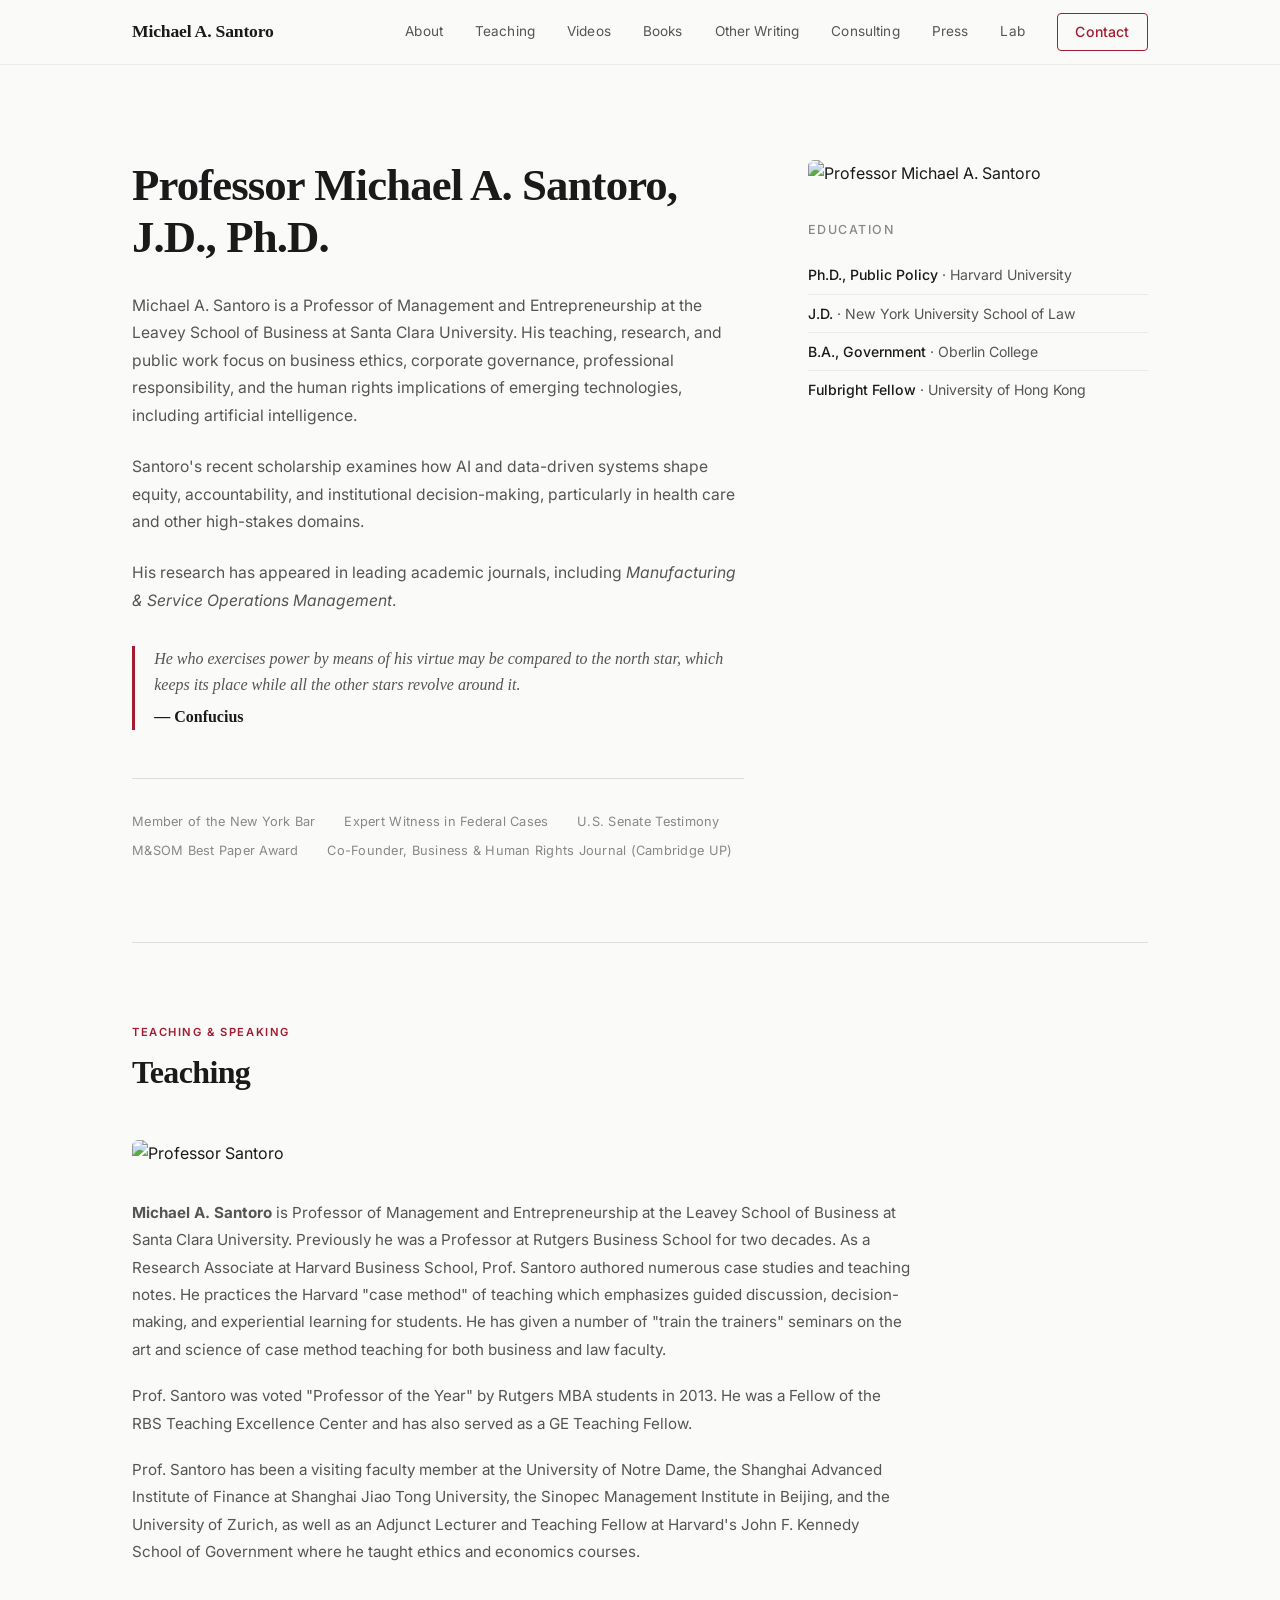
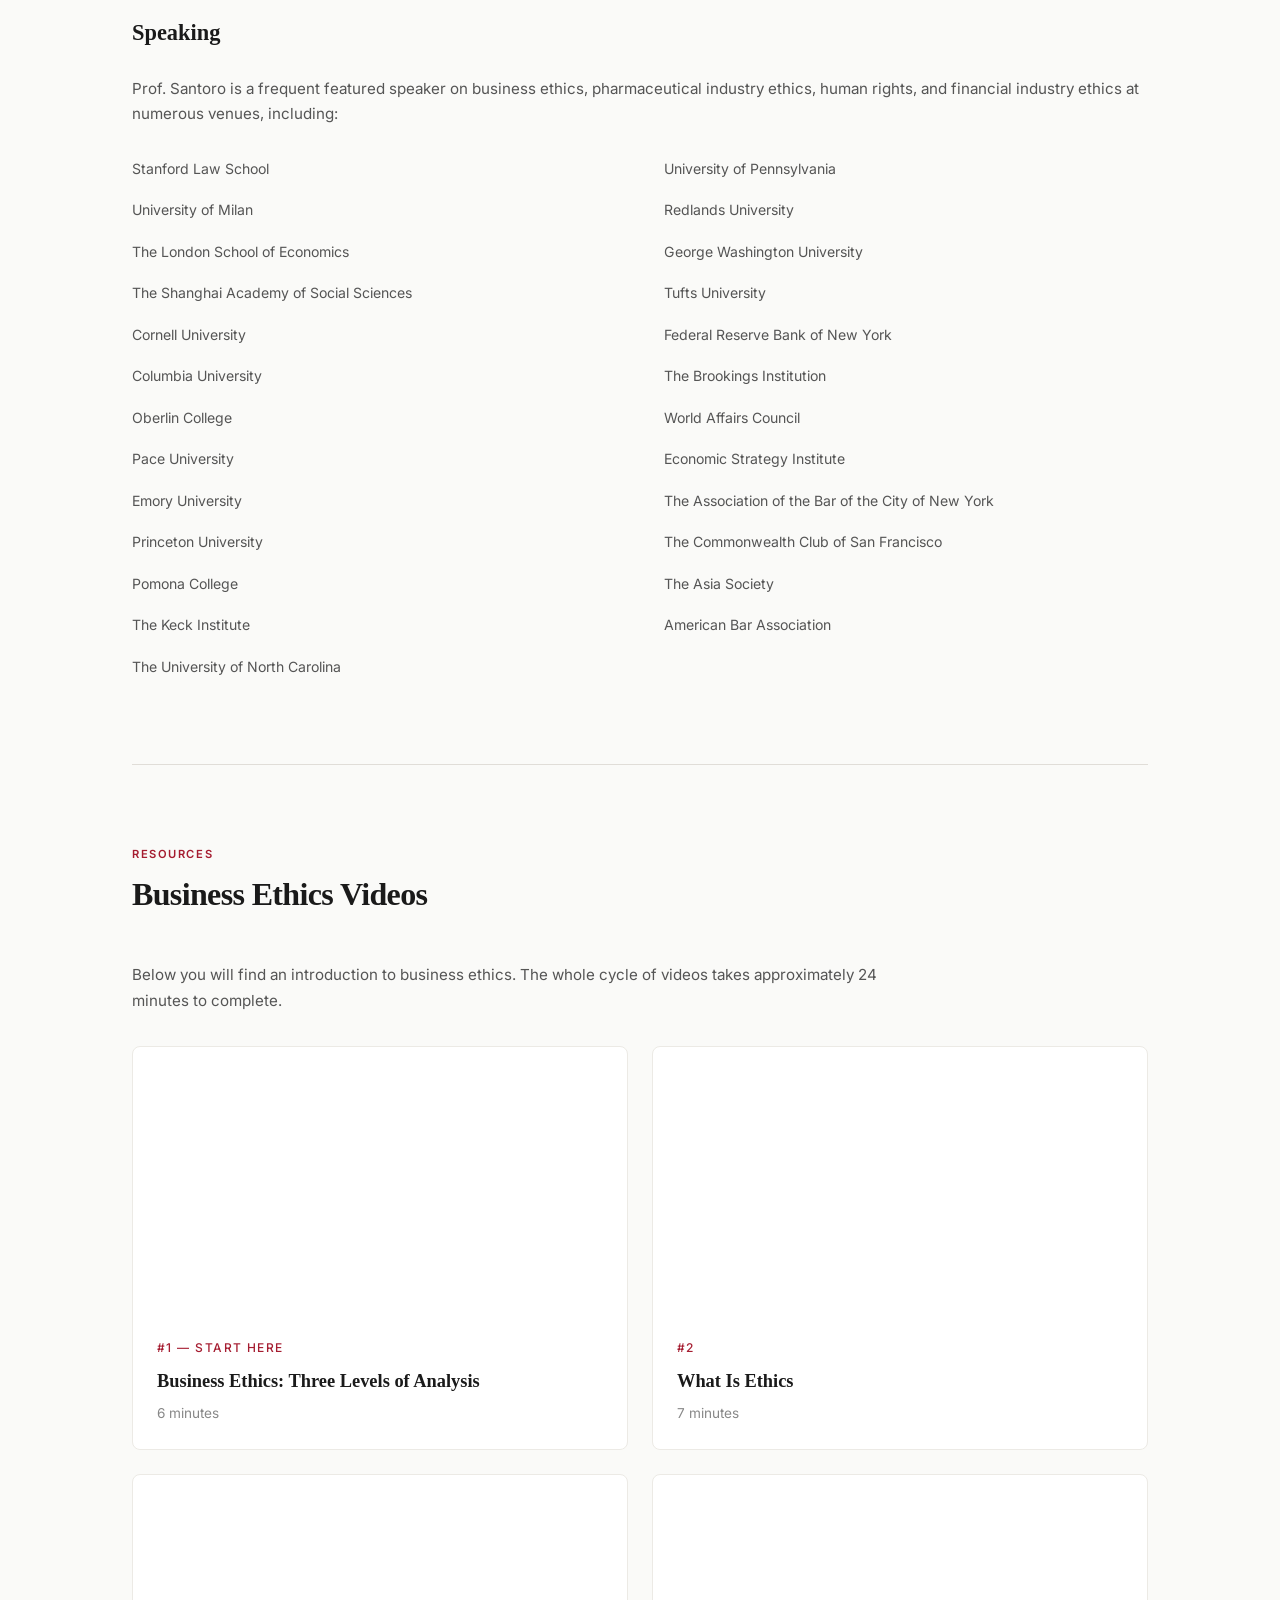
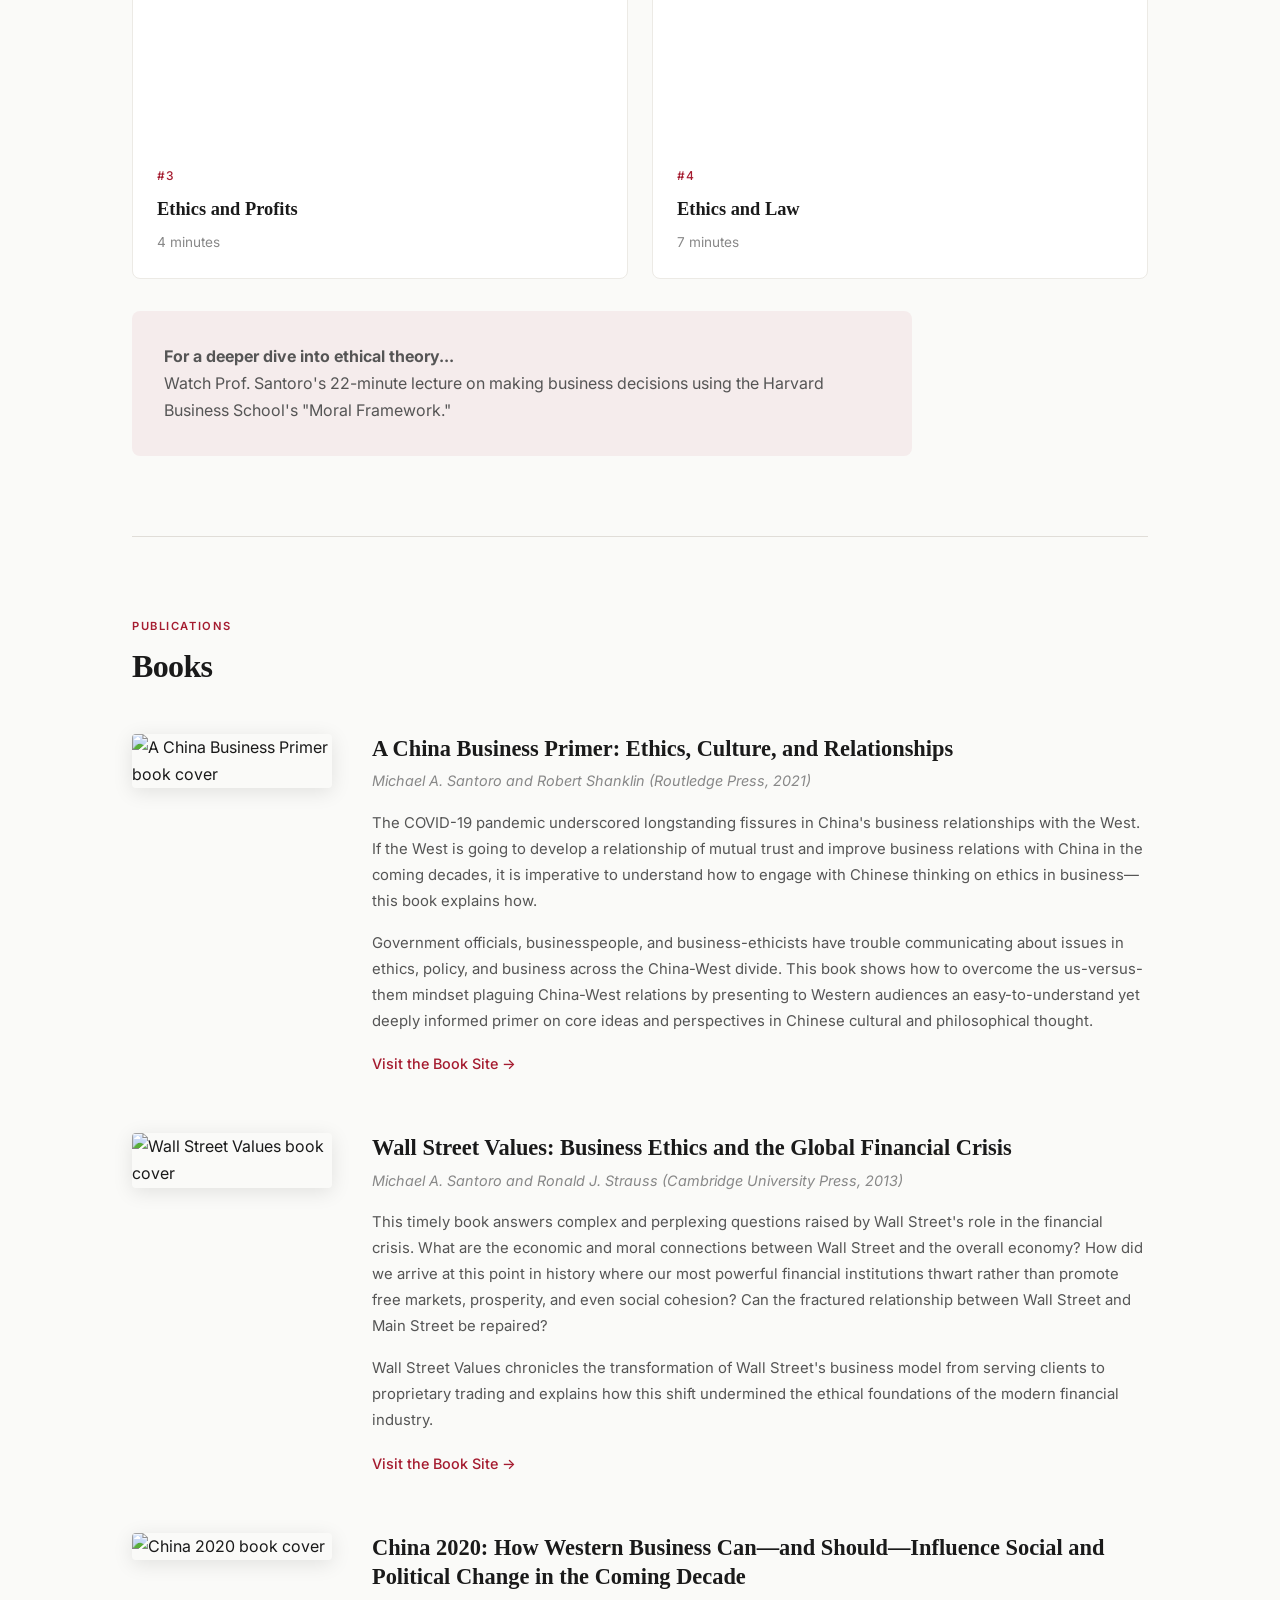
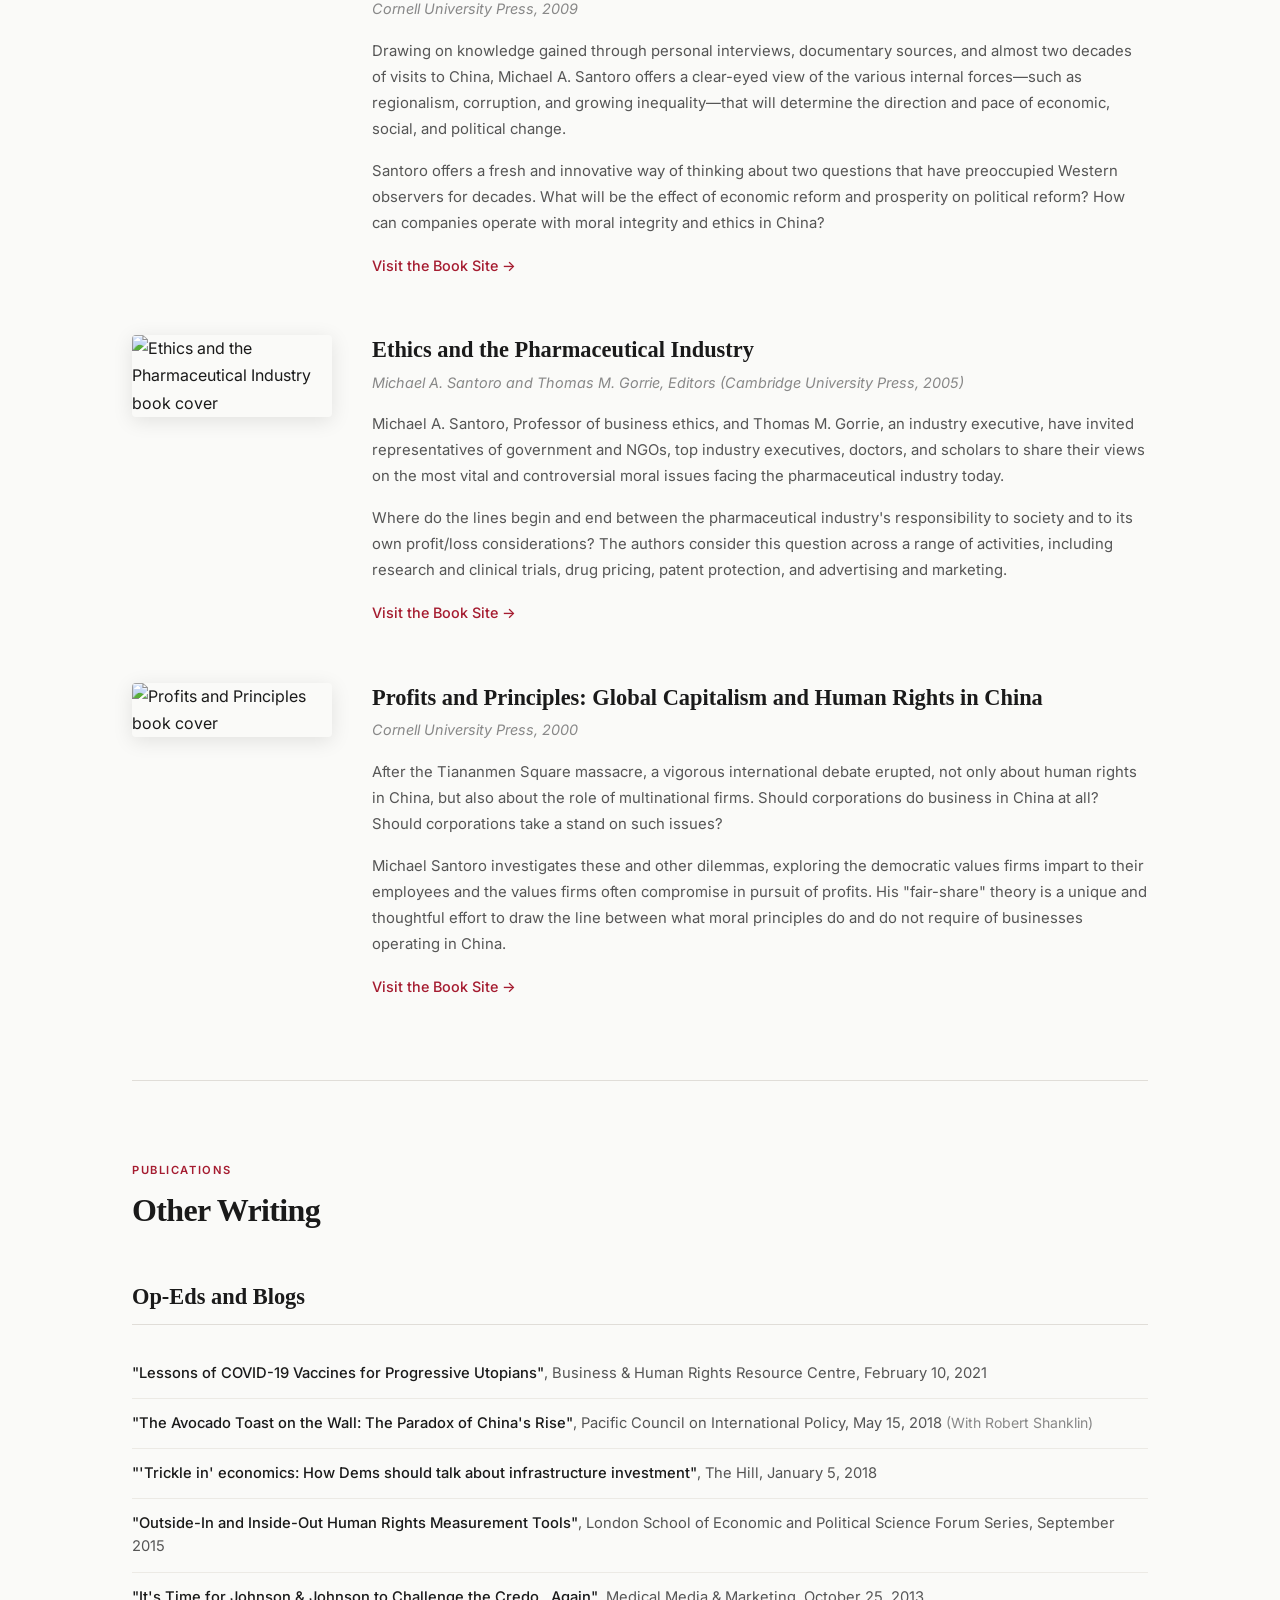
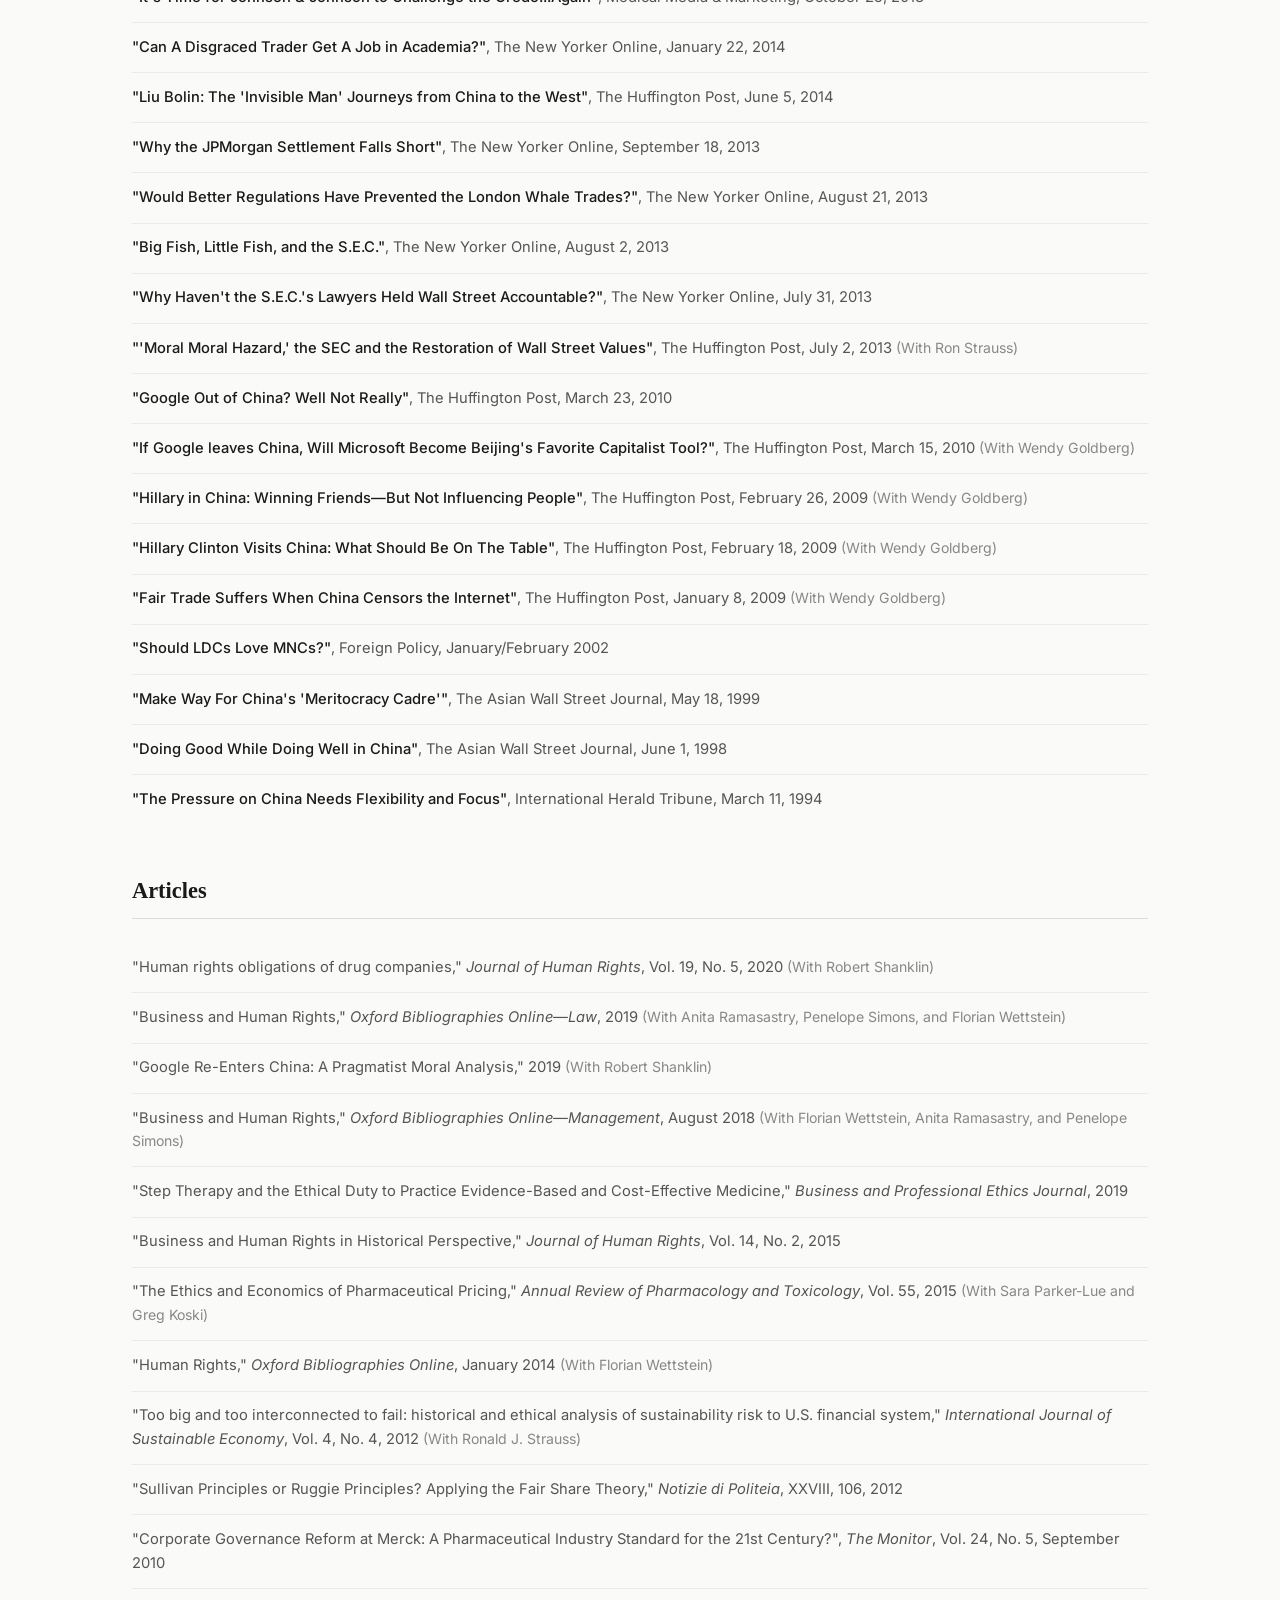
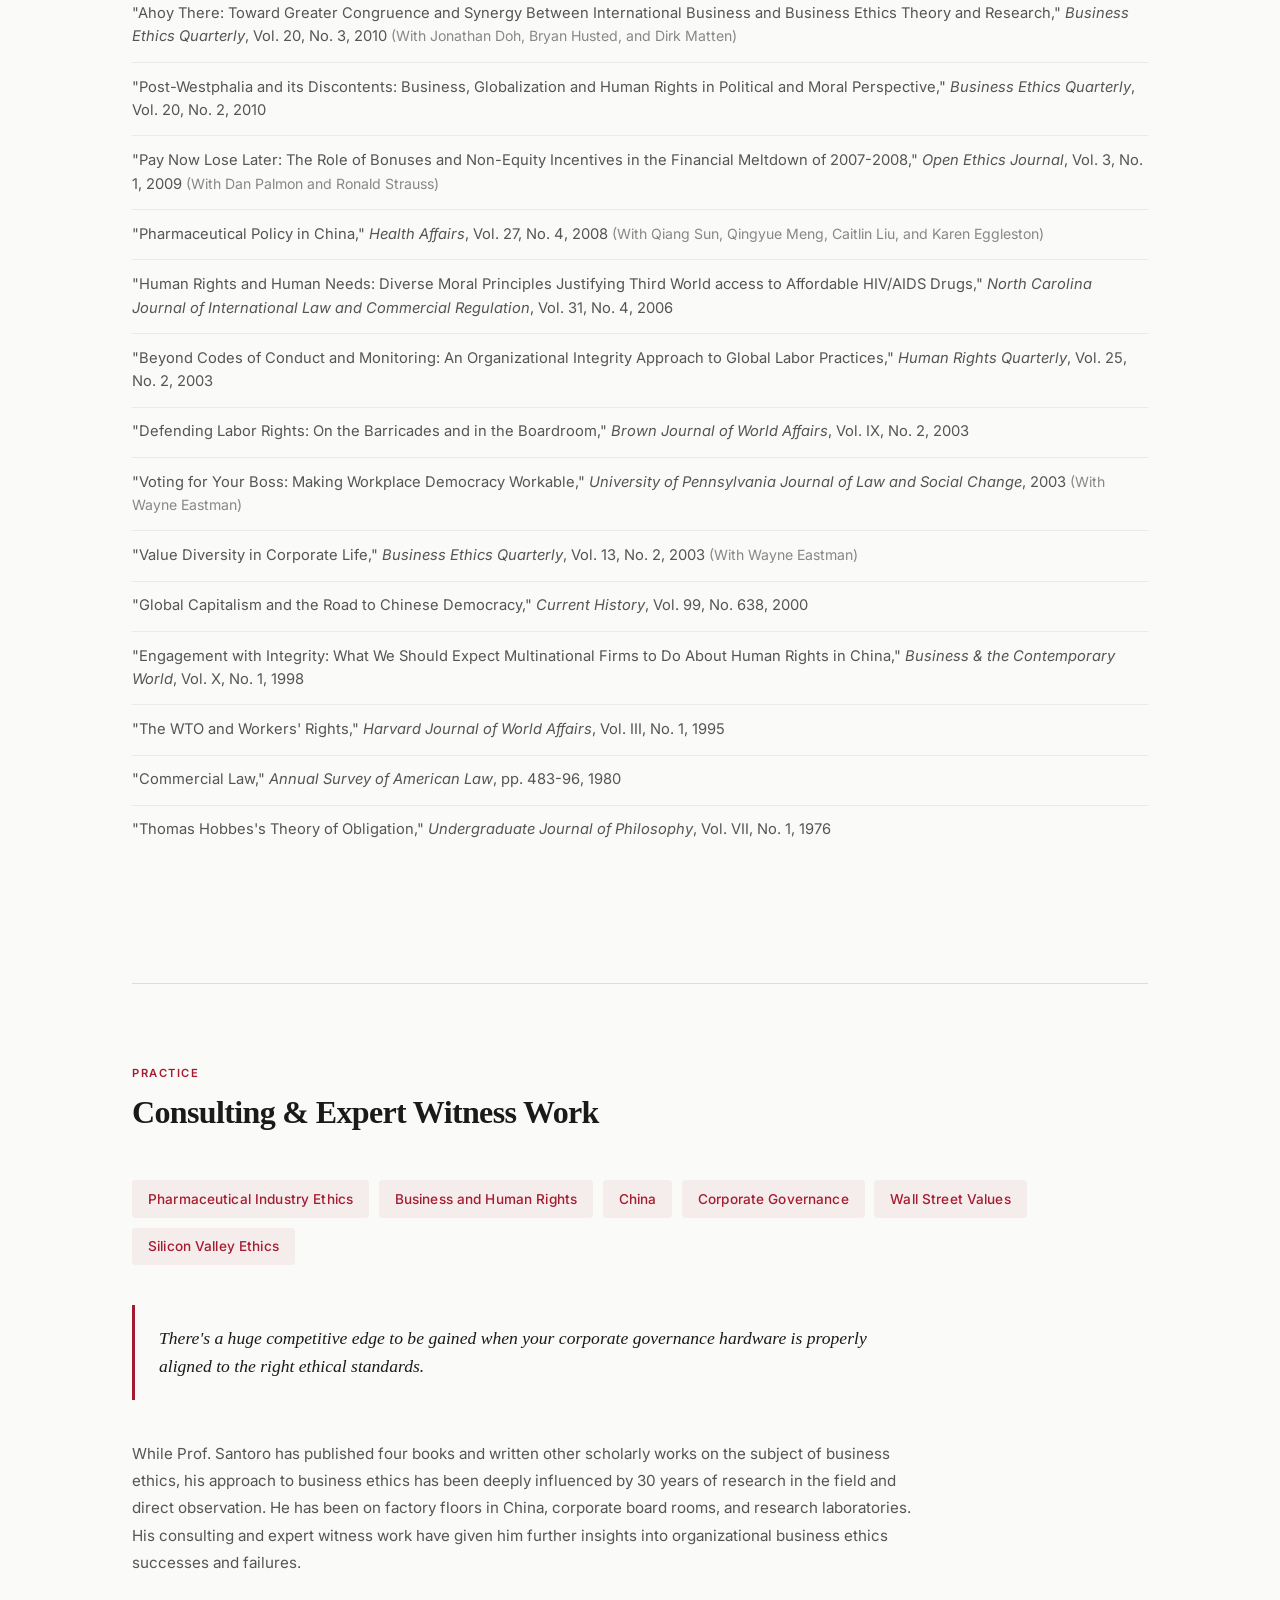
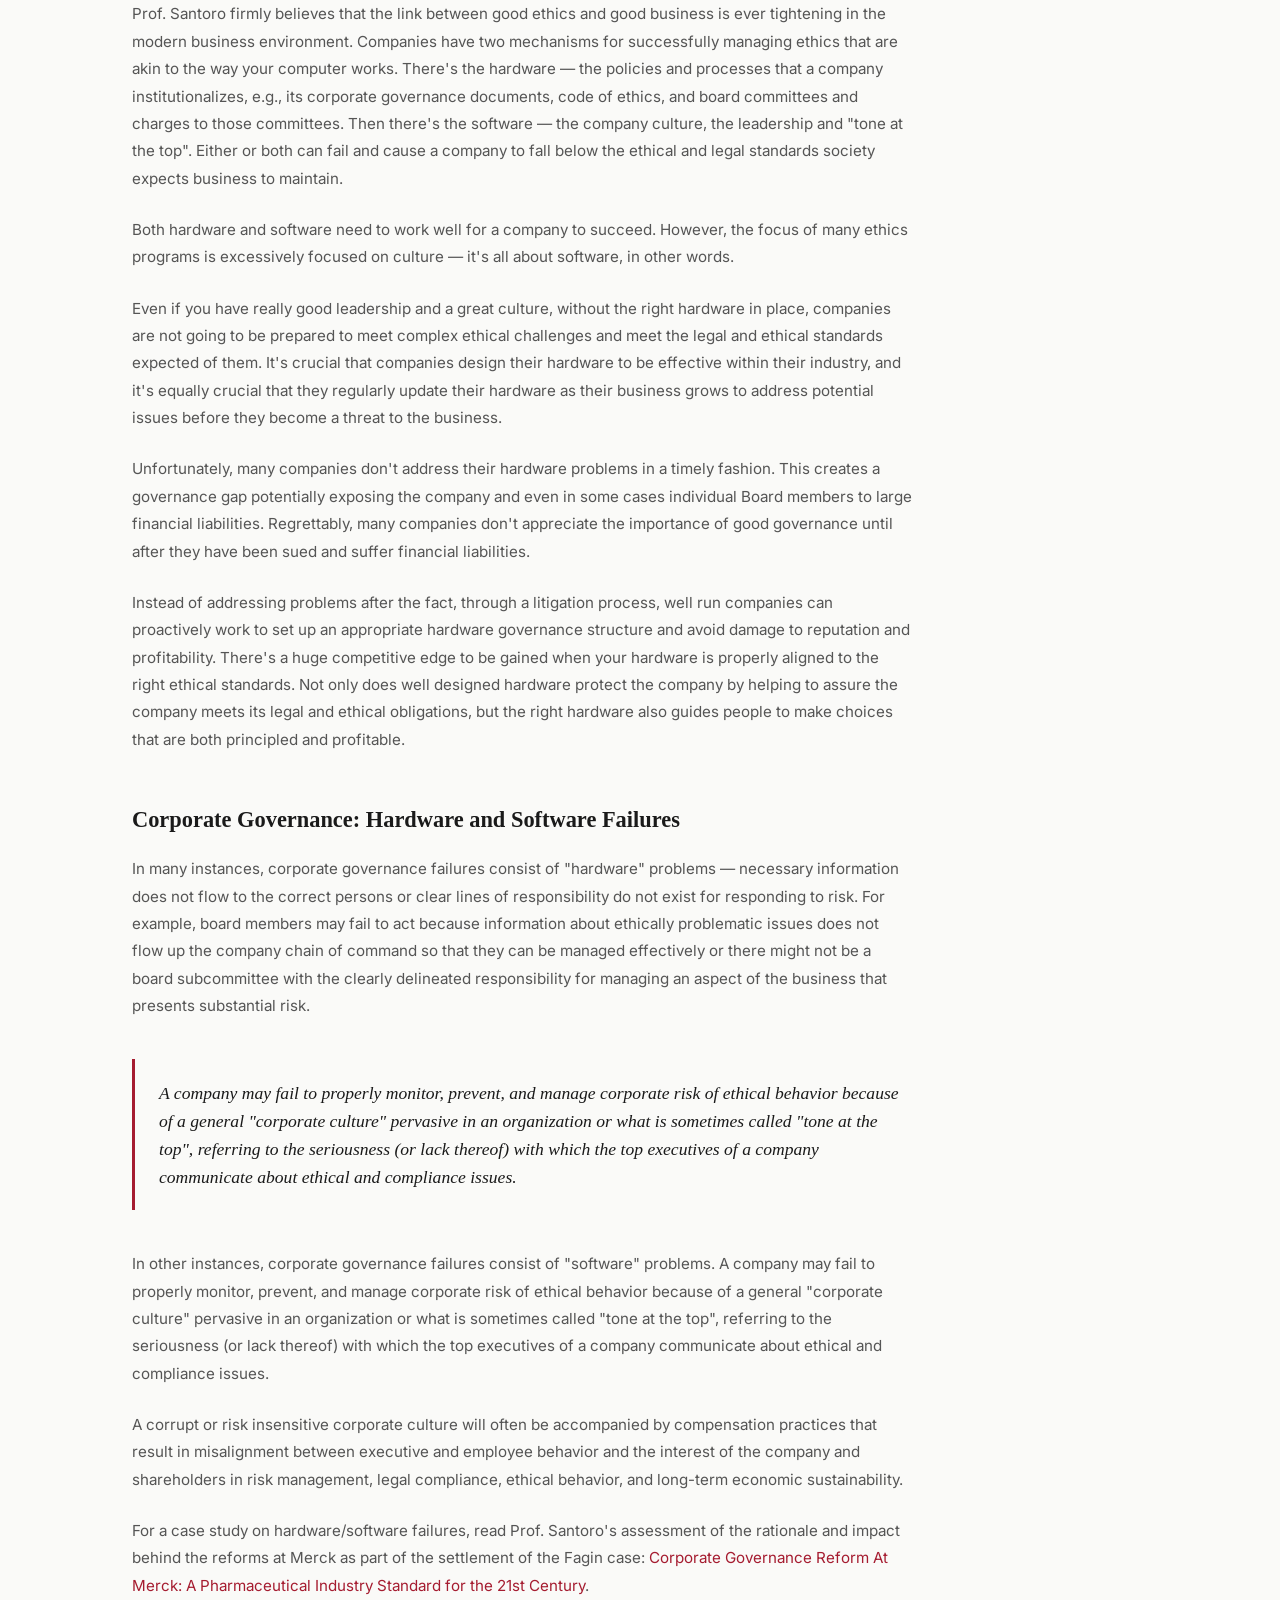
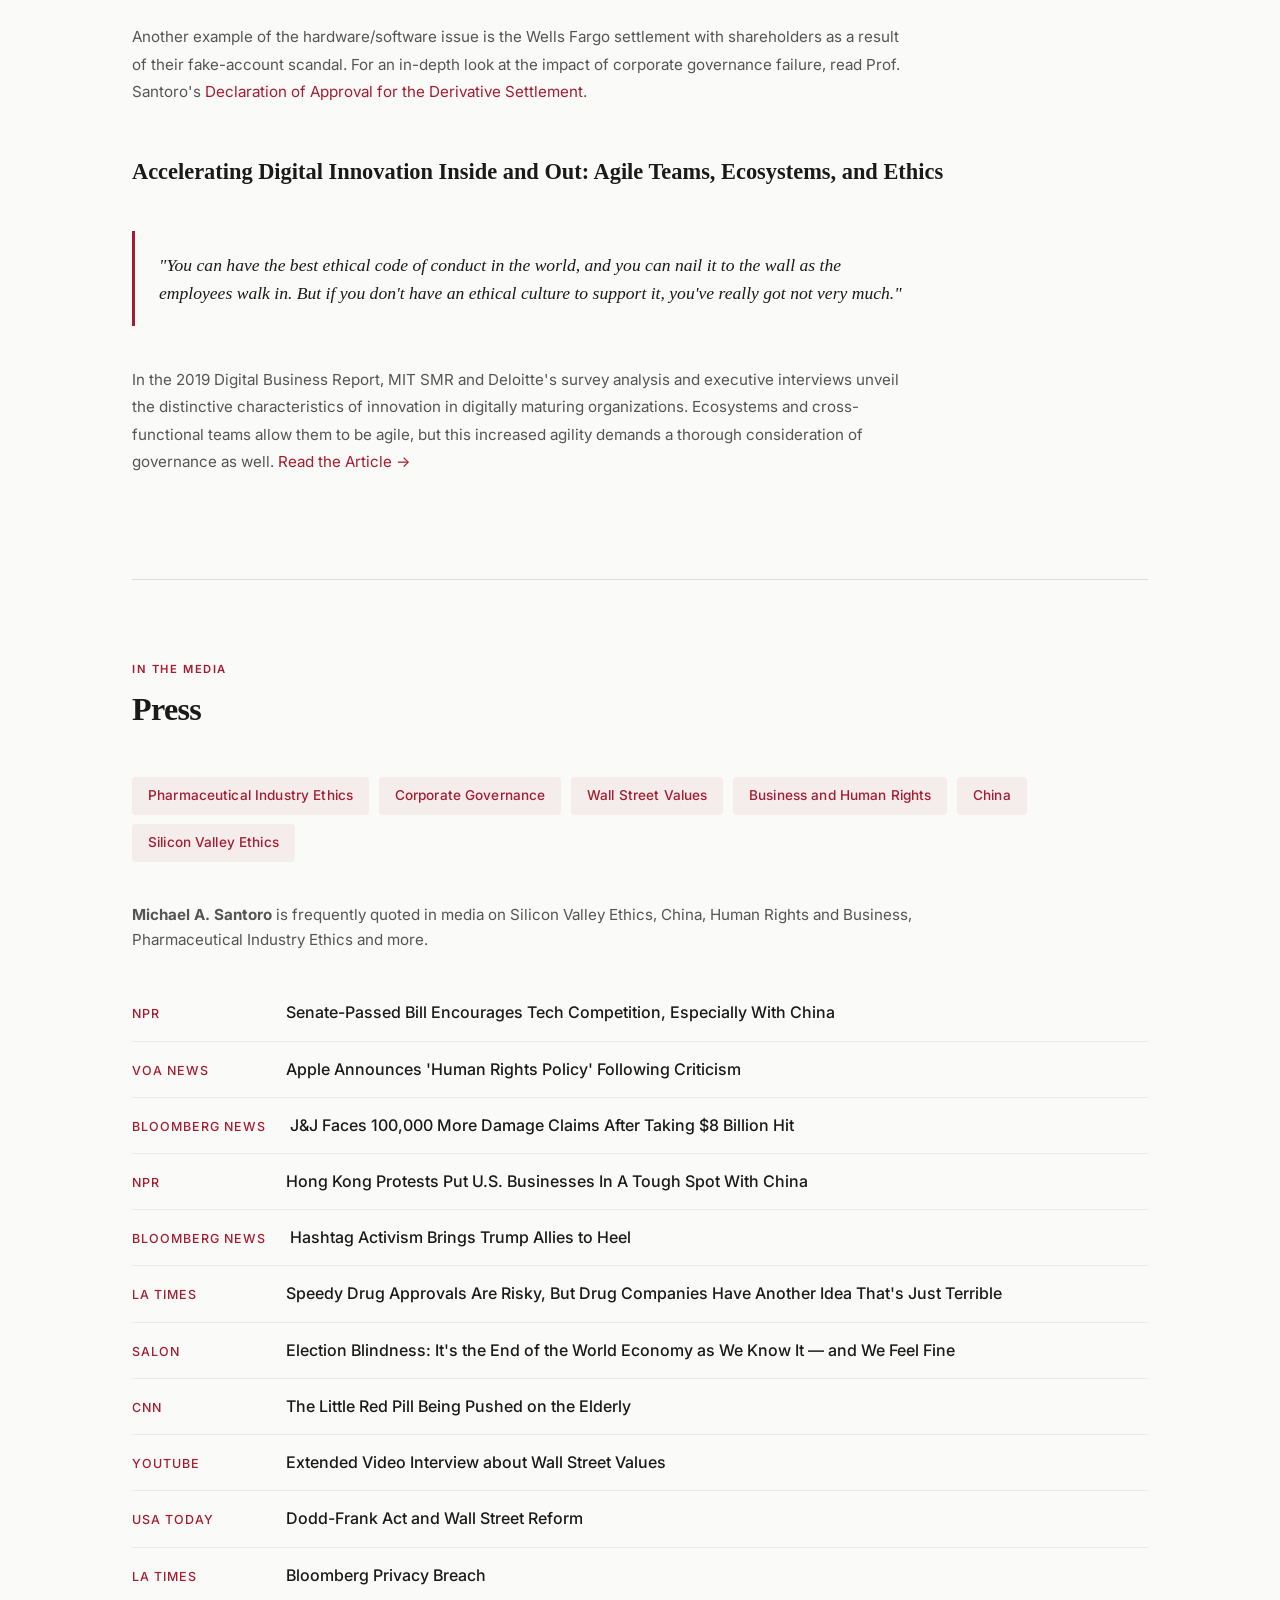
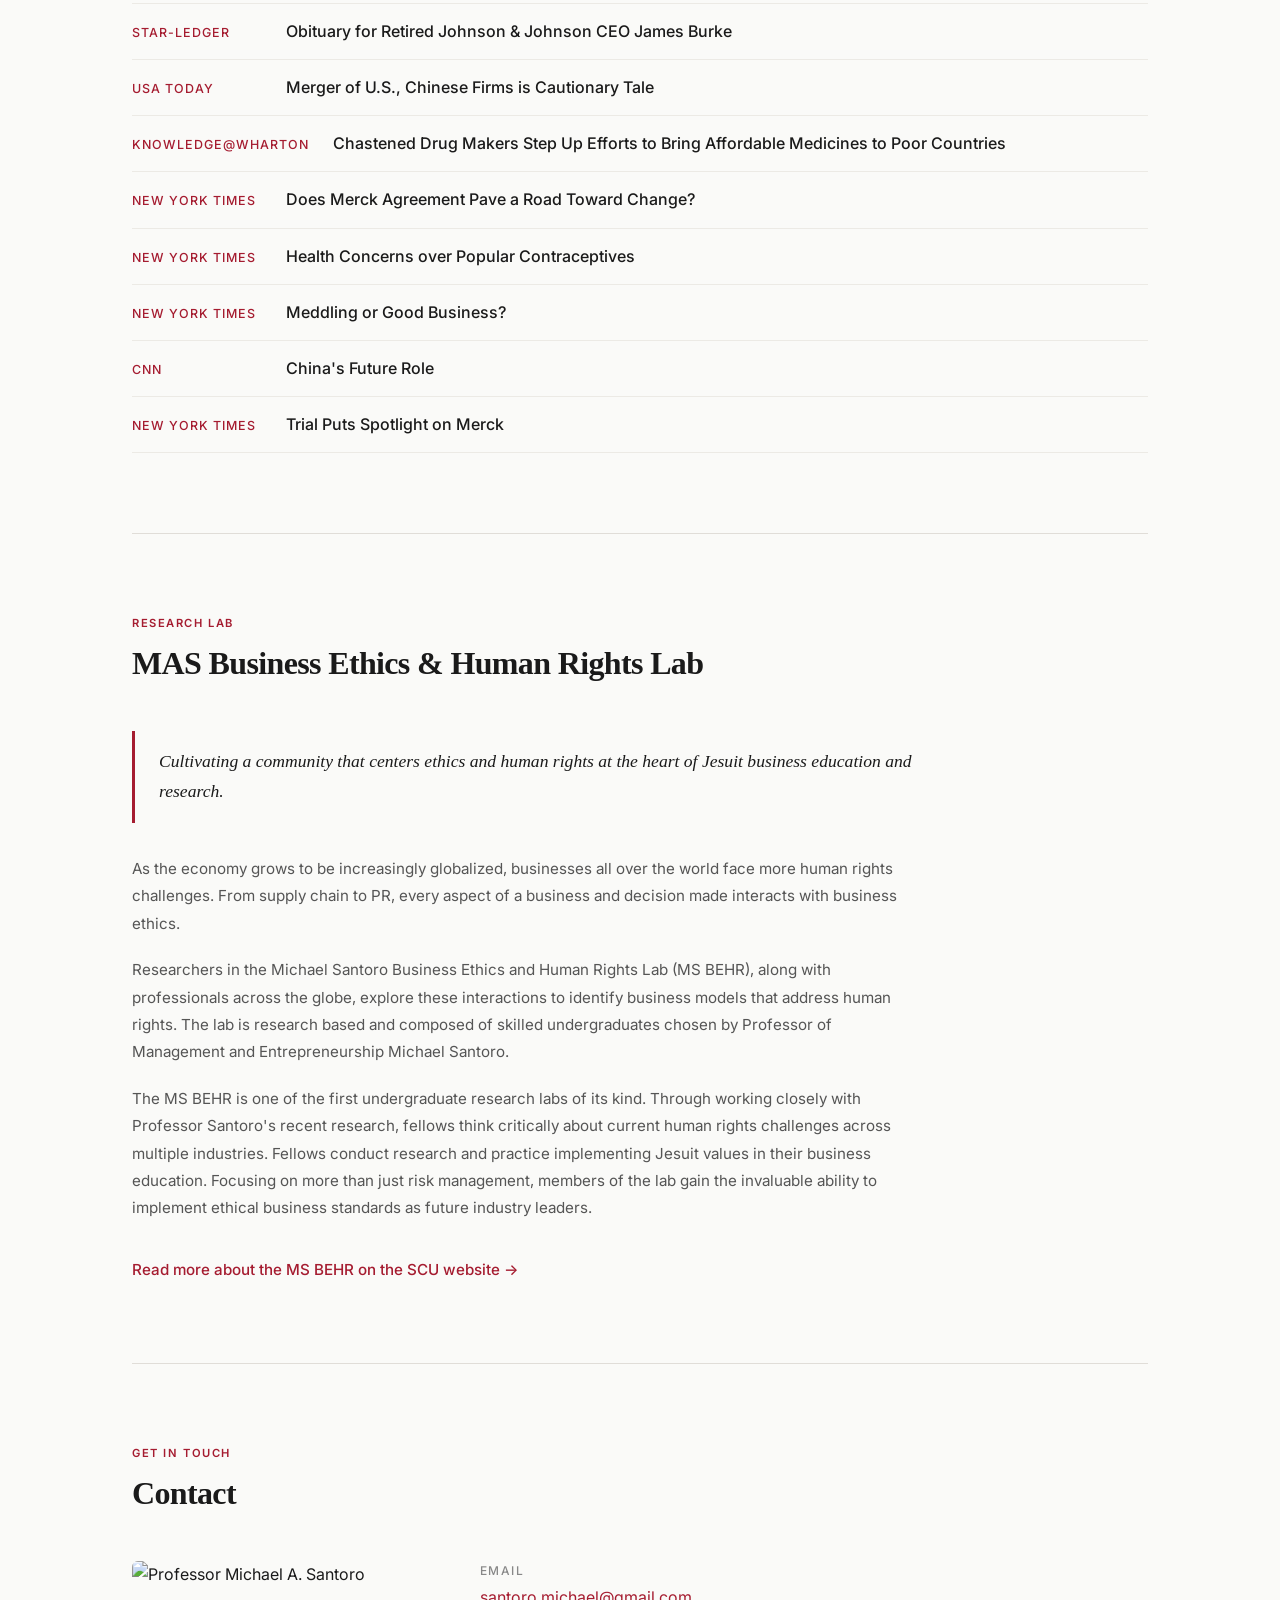
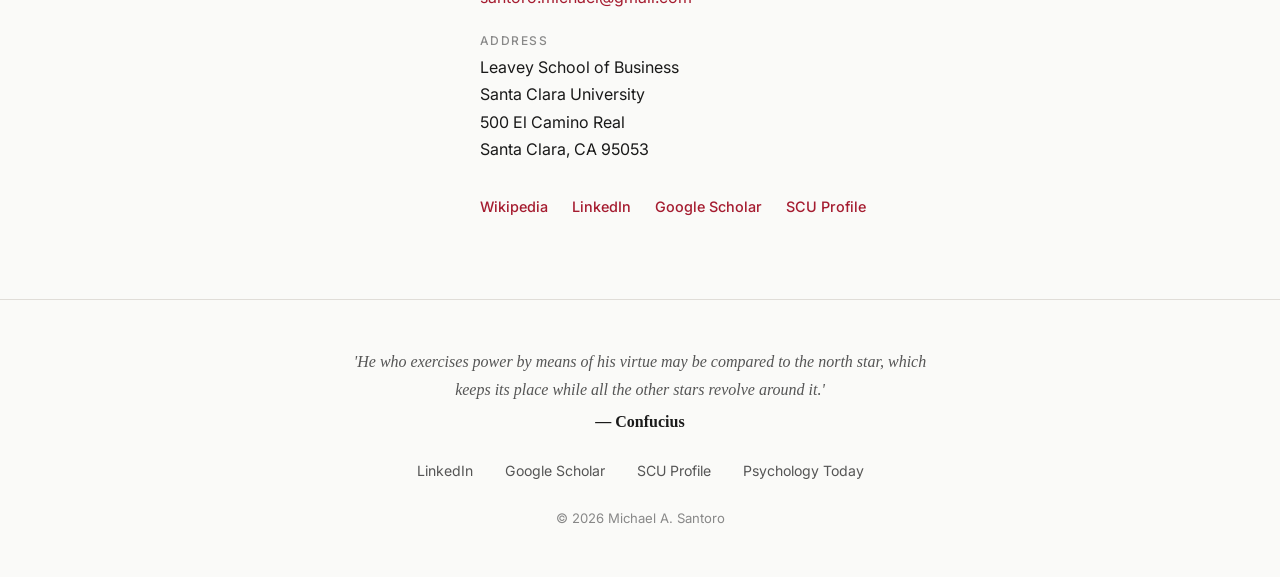
==== commit 20267646: "Rename index (1).html to index.html" ====
--- a/index.html
+++ b/index.html
@@ -7,7 +7,7 @@
     <meta name="description" content="Michael A. Santoro is a Professor of Management and Entrepreneurship at Santa Clara University. His work focuses on business ethics, corporate governance, human rights, and AI accountability.">
     <link rel="preconnect" href="https://fonts.googleapis.com">
     <link rel="preconnect" href="https://fonts.gstatic.com" crossorigin>
-    <link href="https://fonts.googleapis.com/css2?family=EB+Garamond:ital,wght@0,400;0,500;0,600;0,700;1,400;1,500&display=swap" rel="stylesheet">
+    <link href="https://fonts.googleapis.com/css2?family=Inter:wght@400;500;600&display=swap" rel="stylesheet">
     <style>
         /* ===== RESET & BASE ===== */
         *, *::before, *::after { margin: 0; padding: 0; box-sizing: border-box; }
@@ -16,21 +16,22 @@
             --bg: #FAFAF8;
             --text: #1a1a1a;
             --text-secondary: #555;
-            --text-tertiary: #777;
+            --text-tertiary: #888;
             --crimson: #A51C30;
             --crimson-hover: #8a1728;
             --crimson-light: rgba(165, 28, 48, 0.06);
             --border: #e0ddd8;
             --border-light: #eceae5;
             --card-bg: #FFFFFF;
-            --serif: 'EB Garamond', 'Georgia', serif;
+            --serif: 'Georgia', 'Times New Roman', serif;
+            --sans: 'Inter', -apple-system, BlinkMacSystemFont, sans-serif;
             --transition: 0.3s ease;
         }
 
         html { scroll-behavior: smooth; font-size: 16px; }
 
         body {
-            font-family: var(--serif);
+            font-family: var(--sans);
             background: var(--bg);
             color: var(--text);
             line-height: 1.7;
@@ -81,7 +82,7 @@
         .nav-links { display: flex; align-items: center; gap: 2rem; }
 
         .nav-links a {
-            font-size: 0.92rem;
+            font-size: 0.85rem;
             color: var(--text-secondary);
             letter-spacing: 0.01em;
             transition: color var(--transition);
@@ -140,19 +141,21 @@
         }
 
         .hero-subtitle {
-            font-size: 1.1rem;
+            font-size: 0.98rem;
             color: var(--text-secondary);
             line-height: 1.75;
-            margin-bottom: 2rem;
+            margin-bottom: 1.5rem;
         }
 
         .hero-quote {
+            font-family: var(--serif);
             font-style: italic;
             color: var(--text-secondary);
-            font-size: 1.05rem;
+            font-size: 1rem;
             border-left: 3px solid var(--crimson);
             padding-left: 1.2rem;
             margin-top: 2rem;
+            line-height: 1.6;
         }
 
         .hero-quote .attribution {
@@ -184,7 +187,7 @@
             display: flex;
             flex-wrap: wrap;
             gap: 0.5rem 1.8rem;
-            font-size: 0.88rem;
+            font-size: 0.8rem;
             color: var(--text-tertiary);
             letter-spacing: 0.02em;
         }
@@ -216,7 +219,7 @@
         }
 
         .education-list li {
-            font-size: 0.95rem;
+            font-size: 0.88rem;
             color: var(--text-secondary);
             padding: 0.5rem 0;
             border-bottom: 1px solid var(--border-light);
@@ -237,11 +240,11 @@
         }
 
         .section-label {
-            font-size: 0.75rem;
+            font-size: 0.7rem;
             text-transform: uppercase;
             letter-spacing: 0.14em;
             color: var(--crimson);
-            font-weight: 500;
+            font-weight: 600;
             margin-bottom: 0.6rem;
         }
 
@@ -264,7 +267,7 @@
         }
 
         .teaching-content p {
-            font-size: 1.05rem;
+            font-size: 0.95rem;
             color: var(--text-secondary);
             margin-bottom: 1.2rem;
             line-height: 1.8;
@@ -298,14 +301,14 @@
         }
 
         .venues-grid span {
-            font-size: 0.95rem;
+            font-size: 0.88rem;
             color: var(--text-secondary);
             padding: 0.35rem 0;
         }
 
         /* ===== BUSINESS ETHICS VIDEOS ===== */
         .videos-intro {
-            font-size: 1.05rem;
+            font-size: 0.95rem;
             color: var(--text-secondary);
             max-width: 780px;
             margin-bottom: 2rem;
@@ -415,7 +418,7 @@
         }
 
         .book-description {
-            font-size: 1rem;
+            font-size: 0.93rem;
             color: var(--text-secondary);
             line-height: 1.75;
             margin-bottom: 1rem;
@@ -450,7 +453,7 @@
         .writing-list li {
             padding: 0.8rem 0;
             border-bottom: 1px solid var(--border-light);
-            font-size: 0.98rem;
+            font-size: 0.92rem;
             color: var(--text-secondary);
             line-height: 1.6;
         }
@@ -472,7 +475,7 @@
         }
 
         .consulting-content p {
-            font-size: 1.05rem;
+            font-size: 0.95rem;
             color: var(--text-secondary);
             margin-bottom: 1.5rem;
             line-height: 1.8;
@@ -496,7 +499,8 @@
         }
 
         .consulting-quote {
-            font-size: 1.2rem;
+            font-family: var(--serif);
+            font-size: 1.1rem;
             font-style: italic;
             color: var(--text);
             border-left: 3px solid var(--crimson);
@@ -555,7 +559,7 @@
         }
 
         .press-intro {
-            font-size: 1.05rem;
+            font-size: 0.95rem;
             color: var(--text-secondary);
             margin-bottom: 2rem;
             max-width: 780px;
@@ -608,14 +612,15 @@
         }
 
         .lab-content p {
-            font-size: 1.05rem;
+            font-size: 0.95rem;
             color: var(--text-secondary);
             margin-bottom: 1.2rem;
             line-height: 1.8;
         }
 
         .lab-quote {
-            font-size: 1.15rem;
+            font-family: var(--serif);
+            font-size: 1.1rem;
             font-style: italic;
             color: var(--text);
             border-left: 3px solid var(--crimson);
@@ -690,8 +695,9 @@
         }
 
         .footer-quote {
+            font-family: var(--serif);
             font-style: italic;
-            font-size: 1.05rem;
+            font-size: 1rem;
             color: var(--text-secondary);
             max-width: 600px;
             margin: 0 auto 1.5rem;
@@ -868,7 +874,7 @@
 
             <div class="speaking-section">
                 <h3>Speaking</h3>
-                <p style="font-size: 1.05rem; color: var(--text-secondary); margin-bottom: 1.5rem;">Prof. Santoro is a frequent featured speaker on business ethics, pharmaceutical industry ethics, human rights, and financial industry ethics at numerous venues, including:</p>
+                <p style="font-size: 0.95rem; color: var(--text-secondary); margin-bottom: 1.5rem;">Prof. Santoro is a frequent featured speaker on business ethics, pharmaceutical industry ethics, human rights, and financial industry ethics at numerous venues, including:</p>
                 <div class="venues-grid">
                     <span>Stanford Law School</span>
                     <span>University of Pennsylvania</span>
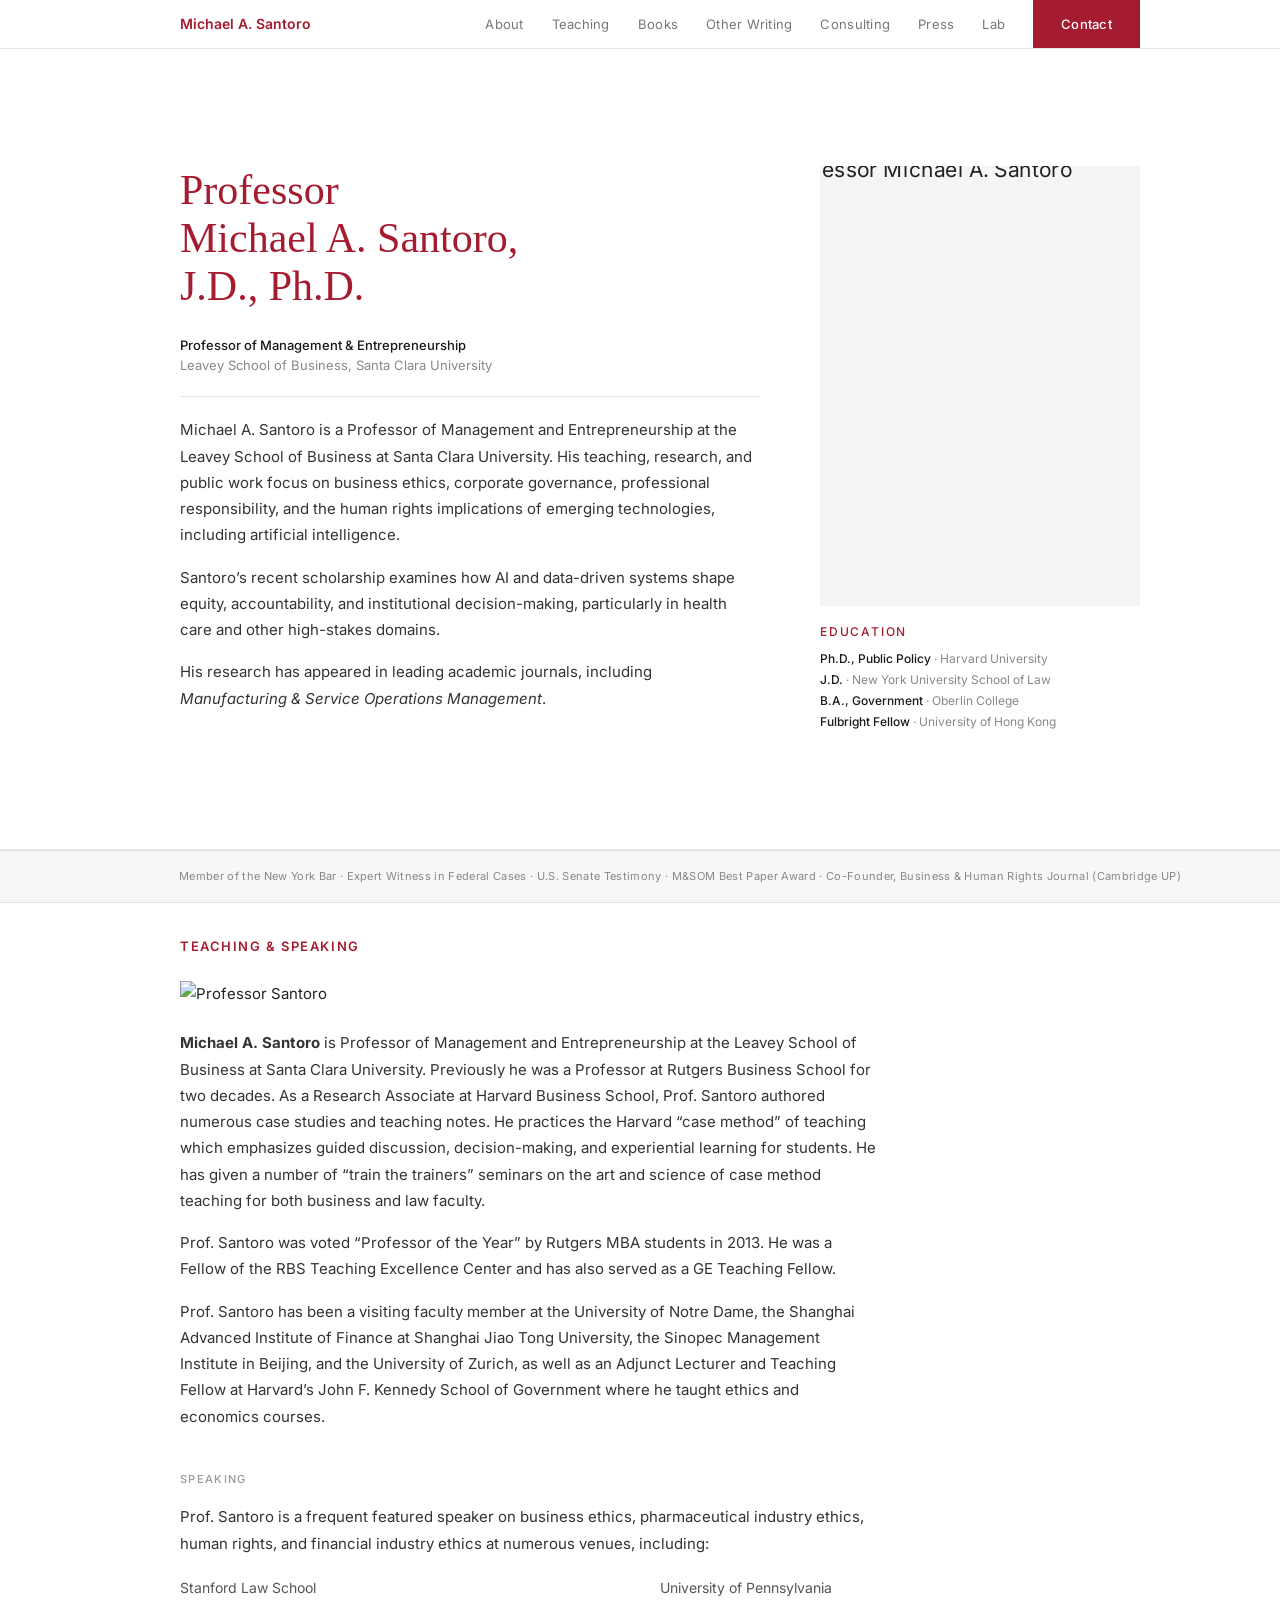
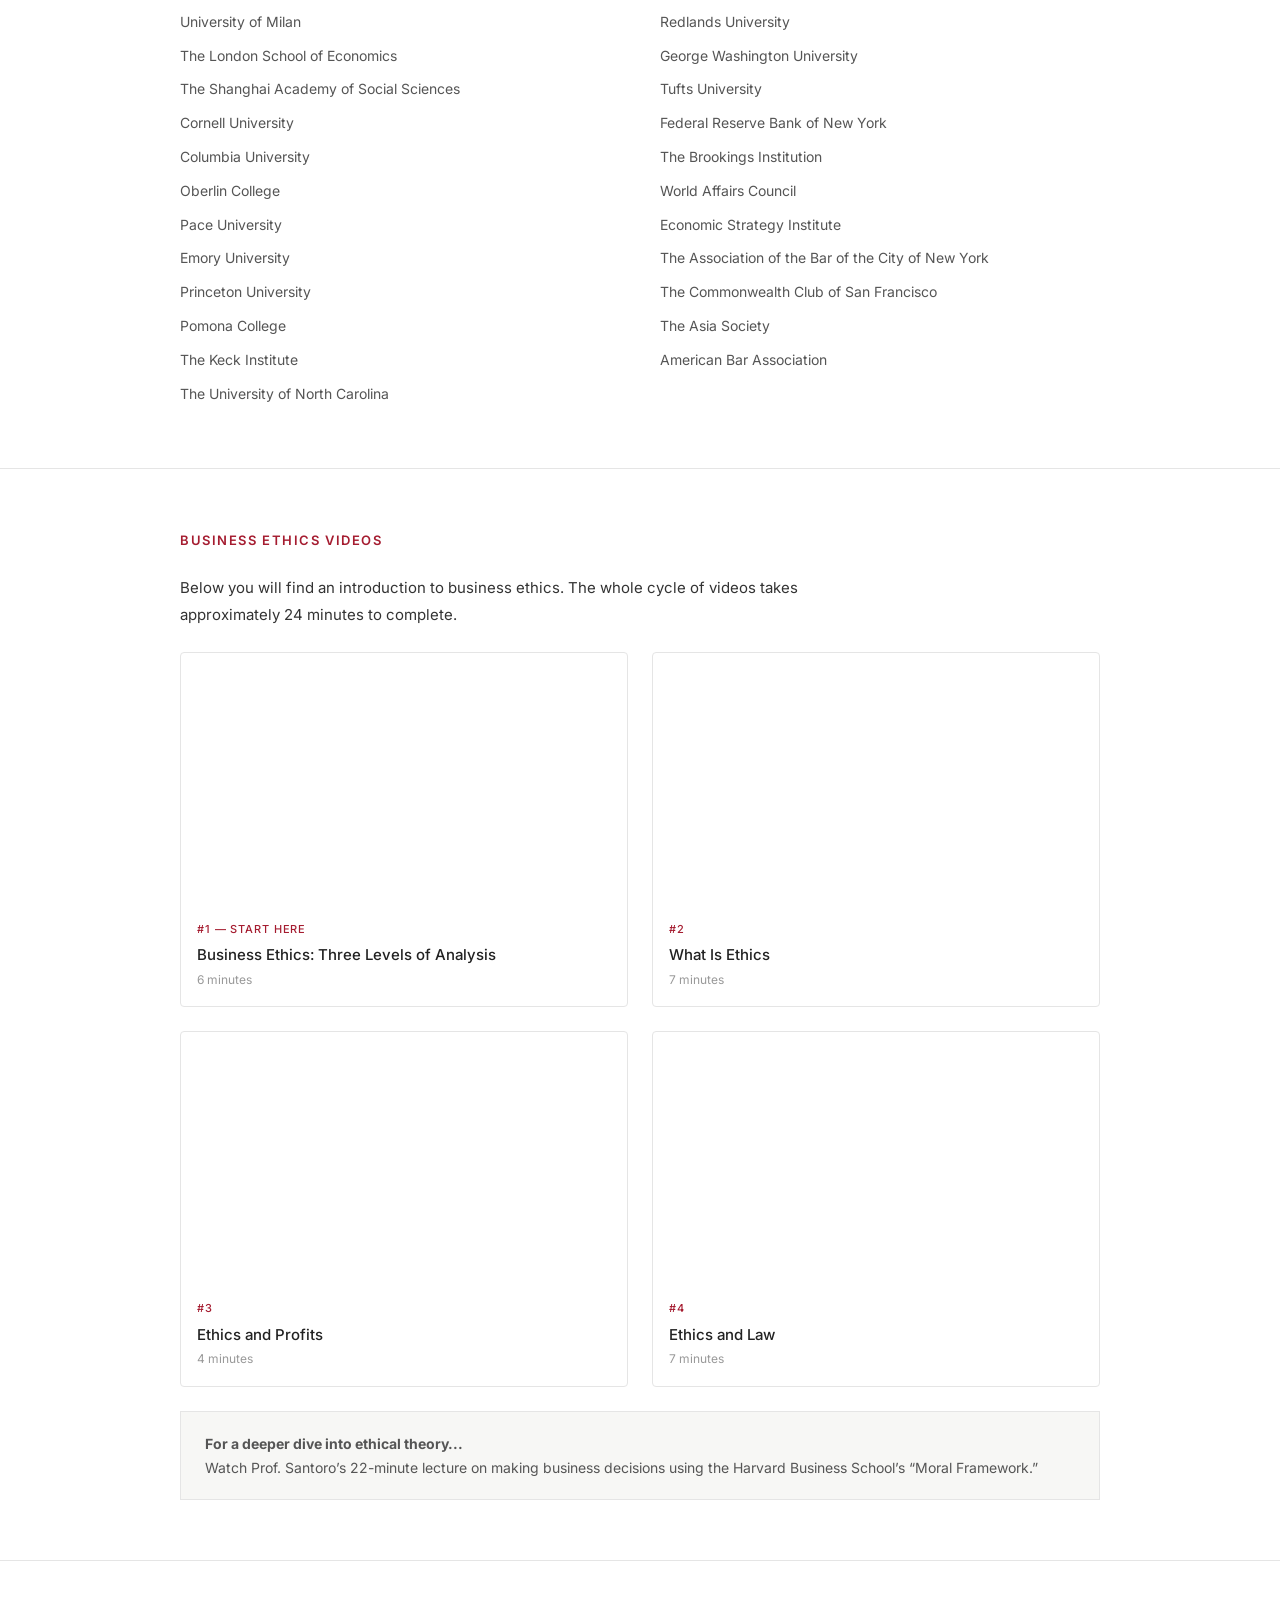
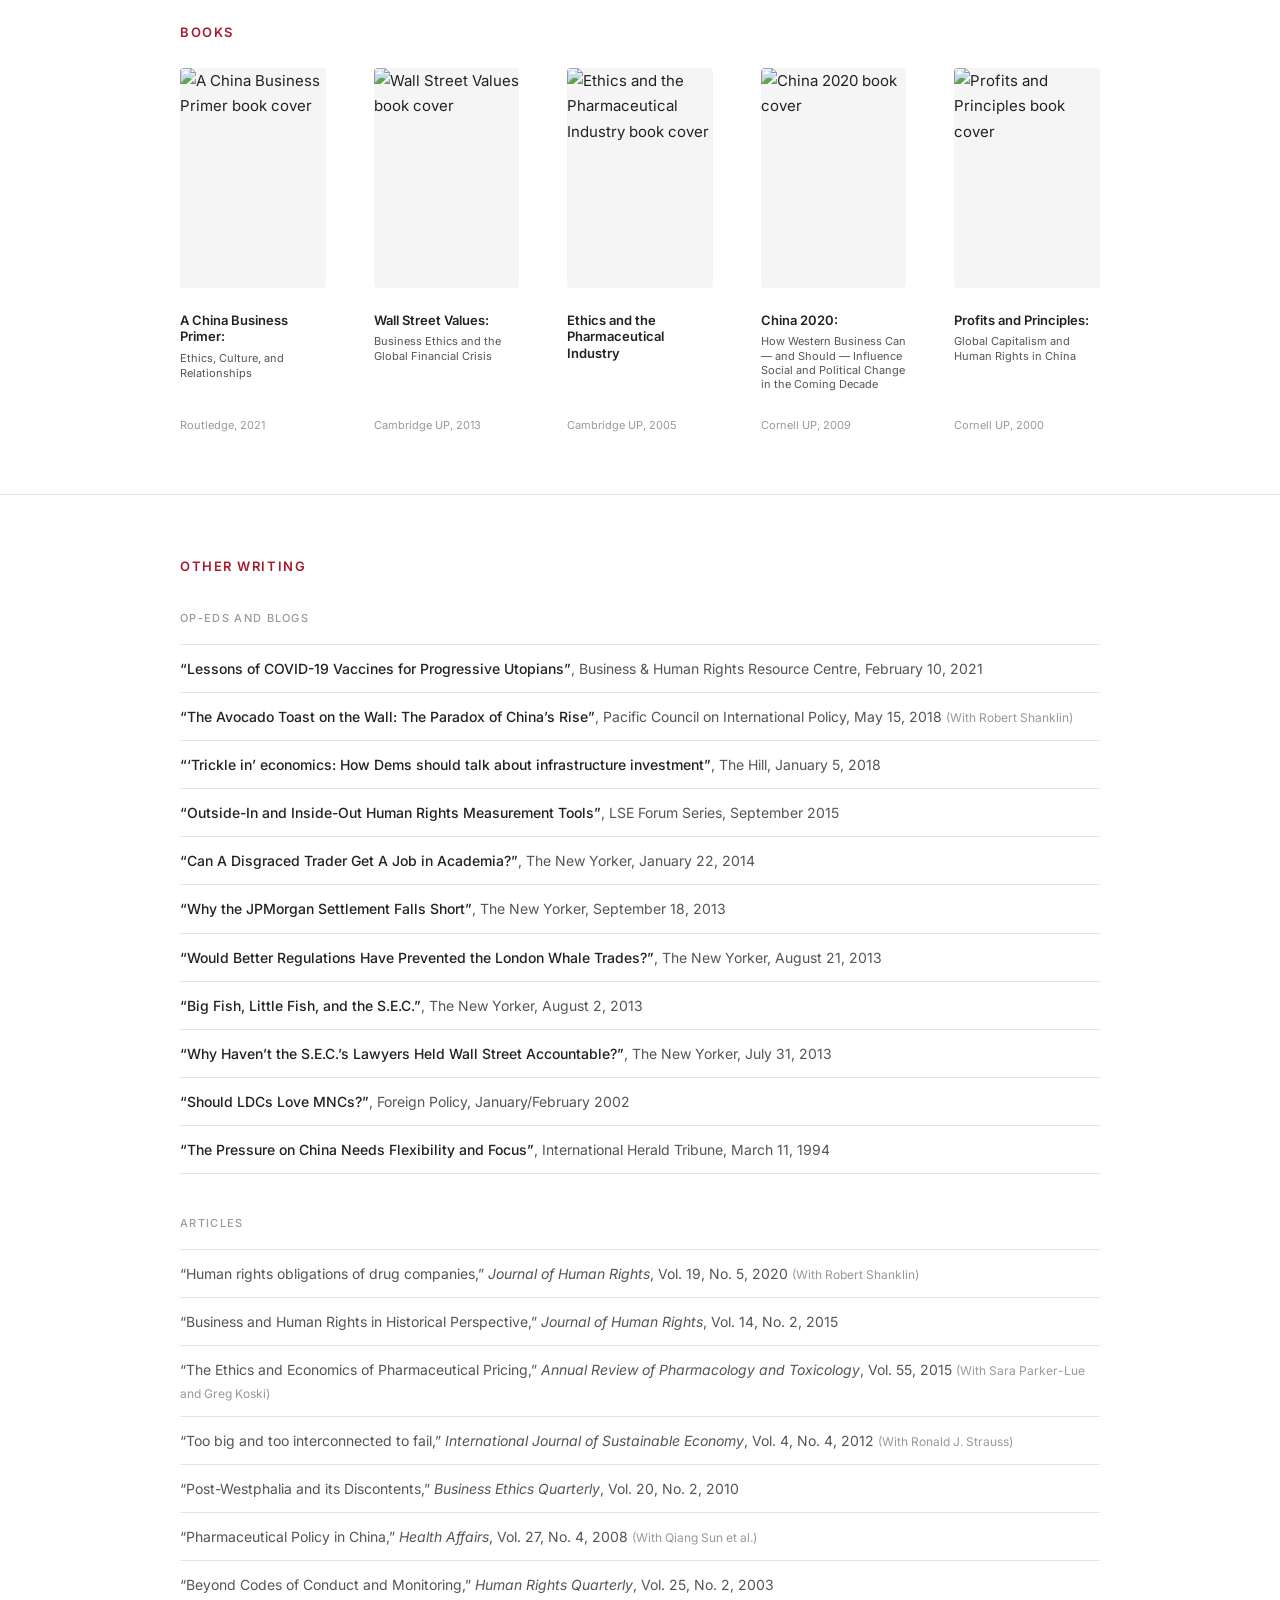
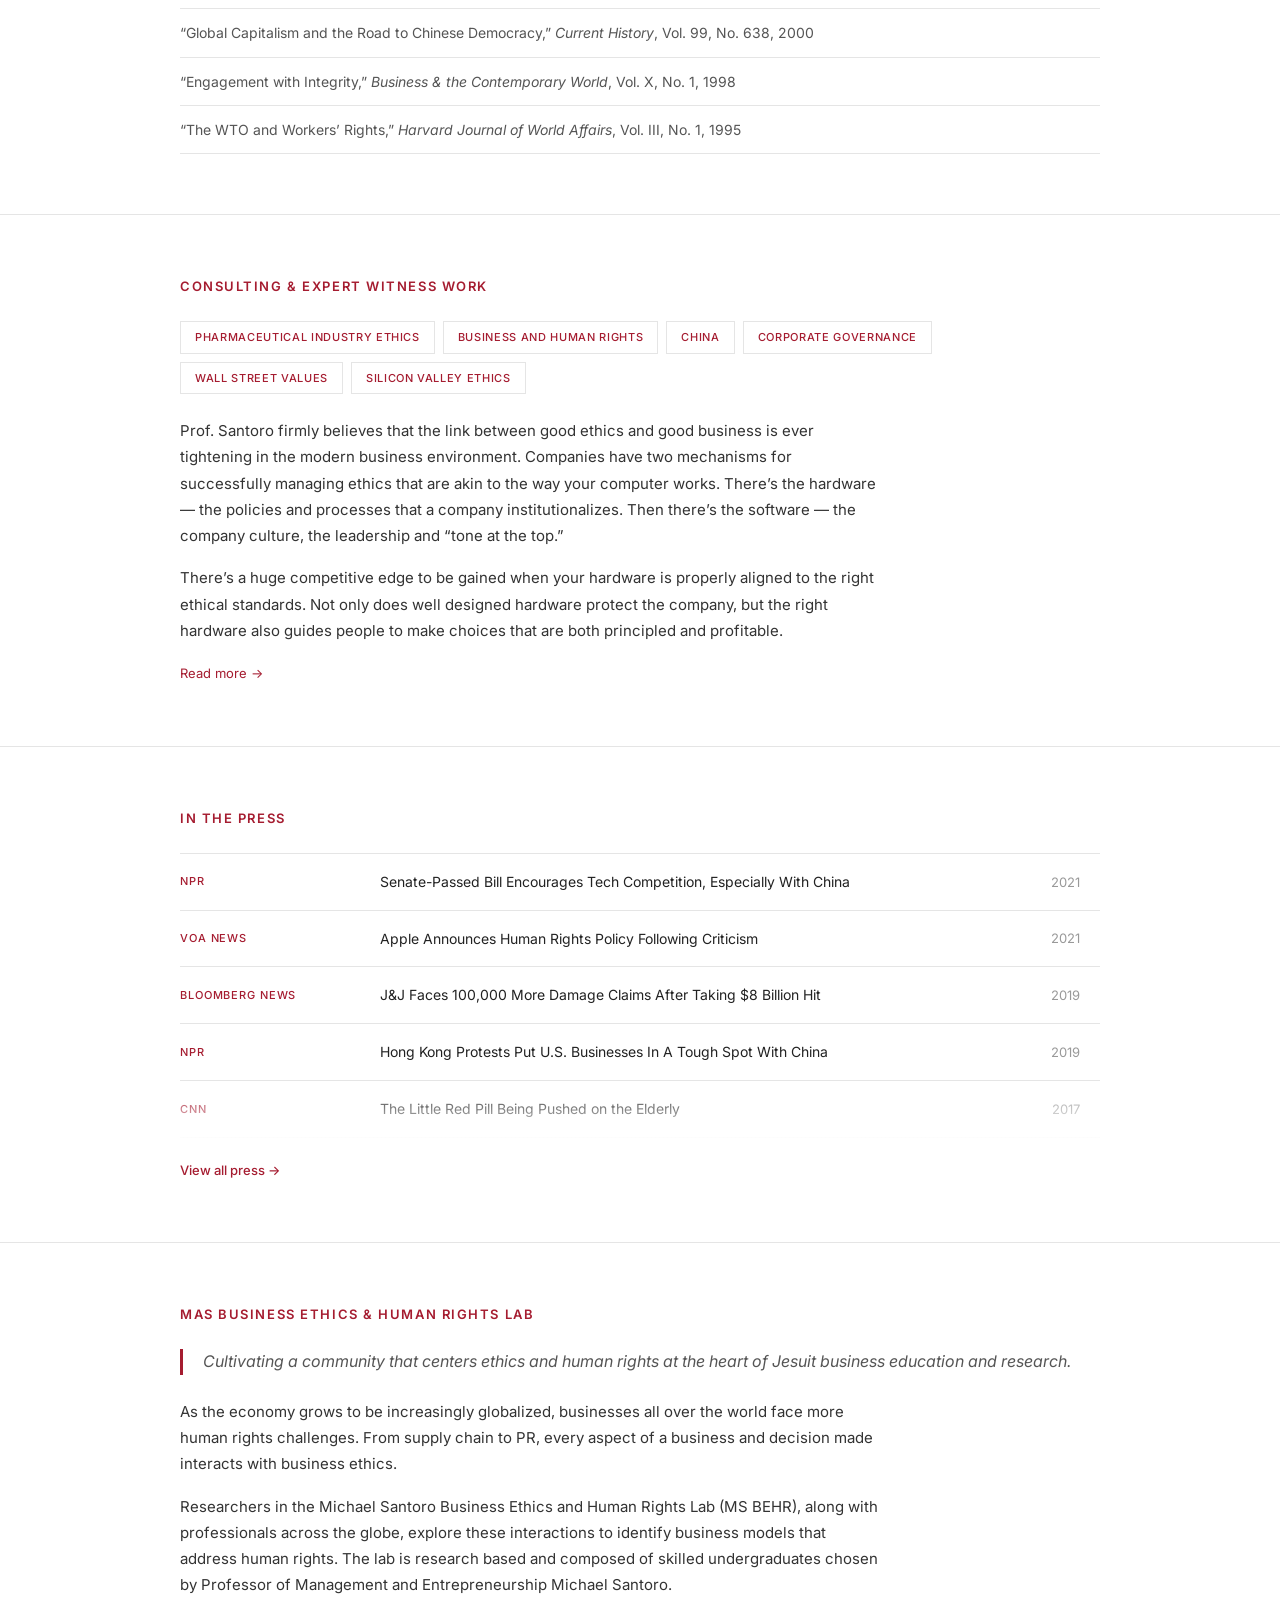
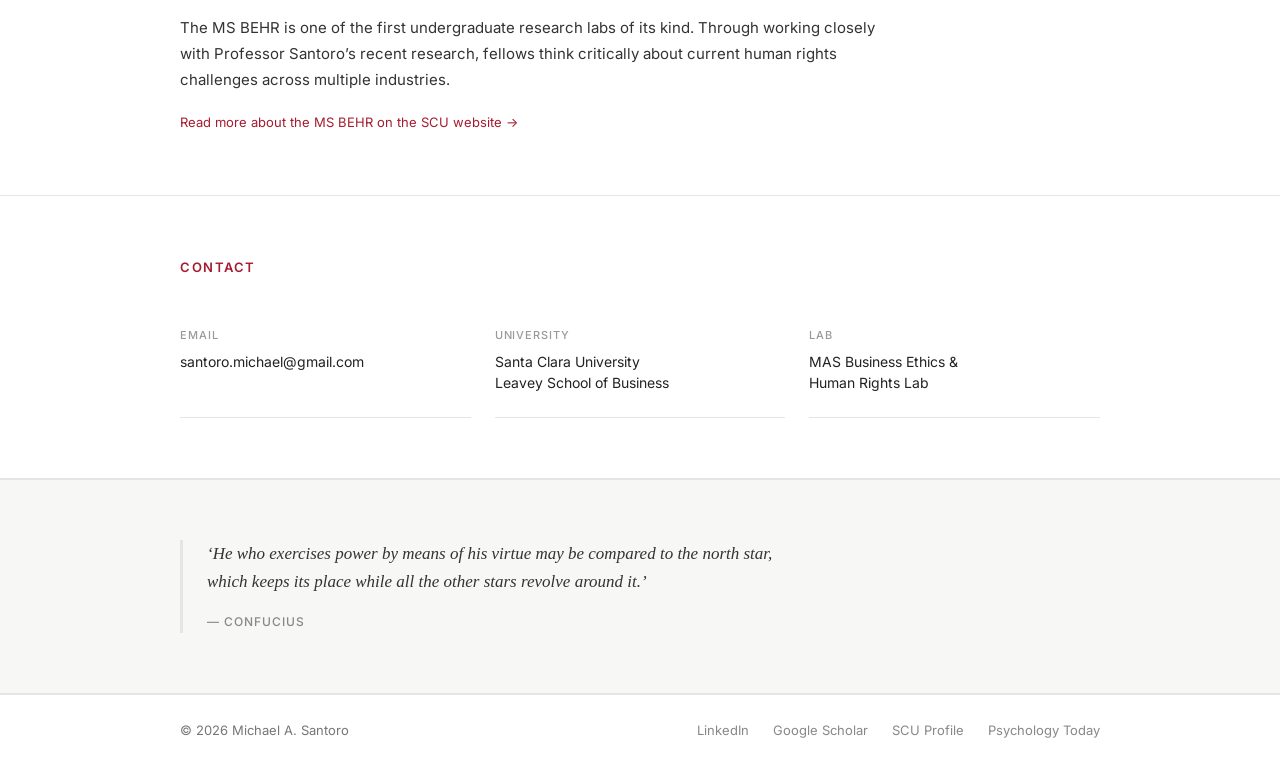
==== commit e58cbf52: "Rename index (2).html to index.html" ====
--- a/index.html
+++ b/index.html
@@ -1,1360 +1,272 @@
 <!DOCTYPE html>
 <html lang="en">
 <head>
-    <meta charset="UTF-8">
-    <meta name="viewport" content="width=device-width, initial-scale=1.0">
-    <title>Michael A. Santoro — Professor, Consultant, Speaker</title>
-    <meta name="description" content="Michael A. Santoro is a Professor of Management and Entrepreneurship at Santa Clara University. His work focuses on business ethics, corporate governance, human rights, and AI accountability.">
-    <link rel="preconnect" href="https://fonts.googleapis.com">
-    <link rel="preconnect" href="https://fonts.gstatic.com" crossorigin>
-    <link href="https://fonts.googleapis.com/css2?family=Inter:wght@400;500;600&display=swap" rel="stylesheet">
-    <style>
-        /* ===== RESET & BASE ===== */
-        *, *::before, *::after { margin: 0; padding: 0; box-sizing: border-box; }
-
-        :root {
-            --bg: #FAFAF8;
-            --text: #1a1a1a;
-            --text-secondary: #555;
-            --text-tertiary: #888;
-            --crimson: #A51C30;
-            --crimson-hover: #8a1728;
-            --crimson-light: rgba(165, 28, 48, 0.06);
-            --border: #e0ddd8;
-            --border-light: #eceae5;
-            --card-bg: #FFFFFF;
-            --serif: 'Georgia', 'Times New Roman', serif;
-            --sans: 'Inter', -apple-system, BlinkMacSystemFont, sans-serif;
-            --transition: 0.3s ease;
-        }
-
-        html { scroll-behavior: smooth; font-size: 16px; }
-
-        body {
-            font-family: var(--sans);
-            background: var(--bg);
-            color: var(--text);
-            line-height: 1.7;
-            -webkit-font-smoothing: antialiased;
-        }
-
-        a { color: var(--crimson); text-decoration: none; transition: color var(--transition); }
-        a:hover { color: var(--crimson-hover); }
-
-        img { max-width: 100%; height: auto; display: block; }
-
-        .container { max-width: 1080px; margin: 0 auto; padding: 0 2rem; }
-
-        /* ===== NAVIGATION ===== */
-        .nav {
-            position: fixed;
-            top: 0;
-            left: 0;
-            right: 0;
-            z-index: 1000;
-            background: rgba(250, 250, 248, 0.92);
-            backdrop-filter: blur(12px);
-            -webkit-backdrop-filter: blur(12px);
-            border-bottom: 1px solid var(--border-light);
-            transition: box-shadow var(--transition);
-        }
-
-        .nav.scrolled { box-shadow: 0 1px 8px rgba(0,0,0,0.06); }
-
-        .nav-inner {
-            max-width: 1080px;
-            margin: 0 auto;
-            padding: 0 2rem;
-            display: flex;
-            align-items: center;
-            justify-content: space-between;
-            height: 64px;
-        }
-
-        .nav-logo {
-            font-family: var(--serif);
-            font-size: 1.1rem;
-            font-weight: 600;
-            color: var(--text);
-            letter-spacing: -0.01em;
-        }
-
-        .nav-links { display: flex; align-items: center; gap: 2rem; }
-
-        .nav-links a {
-            font-size: 0.85rem;
-            color: var(--text-secondary);
-            letter-spacing: 0.01em;
-            transition: color var(--transition);
-        }
-        .nav-links a:hover { color: var(--crimson); }
-
-        .nav-cta {
-            font-size: 0.88rem !important;
-            color: var(--crimson) !important;
-            font-weight: 500;
-            border: 1px solid var(--crimson);
-            padding: 0.4rem 1.1rem;
-            border-radius: 4px;
-            transition: all var(--transition) !important;
-        }
-        .nav-cta:hover {
-            background: var(--crimson) !important;
-            color: #fff !important;
-        }
-
-        .hamburger {
-            display: none;
-            flex-direction: column;
-            gap: 5px;
-            cursor: pointer;
-            padding: 4px;
-        }
-        .hamburger span {
-            display: block;
-            width: 22px;
-            height: 2px;
-            background: var(--text);
-            transition: all var(--transition);
-        }
-
-        /* ===== HERO ===== */
-        .hero {
-            padding: 10rem 0 5rem;
-        }
-
-        .hero-grid {
-            display: grid;
-            grid-template-columns: 1fr 340px;
-            gap: 4rem;
-            align-items: start;
-        }
-
-        .hero-content h1 {
-            font-family: var(--serif);
-            font-size: 2.8rem;
-            font-weight: 600;
-            line-height: 1.15;
-            letter-spacing: -0.02em;
-            color: var(--text);
-            margin-bottom: 1.8rem;
-        }
-
-        .hero-subtitle {
-            font-size: 0.98rem;
-            color: var(--text-secondary);
-            line-height: 1.75;
-            margin-bottom: 1.5rem;
-        }
-
-        .hero-quote {
-            font-family: var(--serif);
-            font-style: italic;
-            color: var(--text-secondary);
-            font-size: 1rem;
-            border-left: 3px solid var(--crimson);
-            padding-left: 1.2rem;
-            margin-top: 2rem;
-            line-height: 1.6;
-        }
-
-        .hero-quote .attribution {
-            display: block;
-            font-style: normal;
-            font-weight: 600;
-            margin-top: 0.4rem;
-            color: var(--text);
-        }
-
-        .hero-image {
-            position: relative;
-        }
-
-        .hero-image img {
-            width: 100%;
-            border-radius: 6px;
-            filter: grayscale(10%);
-        }
-
-        /* Credentials strip */
-        .credentials-strip {
-            margin-top: 3rem;
-            padding-top: 2rem;
-            border-top: 1px solid var(--border);
-        }
-
-        .credentials-items {
-            display: flex;
-            flex-wrap: wrap;
-            gap: 0.5rem 1.8rem;
-            font-size: 0.8rem;
-            color: var(--text-tertiary);
-            letter-spacing: 0.02em;
-        }
-
-        .credentials-items span {
-            white-space: nowrap;
-        }
-
-        .credentials-items span::before {
-            content: '';
-        }
-
-        /* ===== EDUCATION SIDEBAR ===== */
-        .education-box {
-            margin-top: 2rem;
-        }
-
-        .education-box h3 {
-            font-size: 0.78rem;
-            text-transform: uppercase;
-            letter-spacing: 0.12em;
-            color: var(--text-tertiary);
-            margin-bottom: 1rem;
-            font-weight: 500;
-        }
-
-        .education-list {
-            list-style: none;
-        }
-
-        .education-list li {
-            font-size: 0.88rem;
-            color: var(--text-secondary);
-            padding: 0.5rem 0;
-            border-bottom: 1px solid var(--border-light);
-            line-height: 1.5;
-        }
-
-        .education-list li:last-child { border-bottom: none; }
-
-        .edu-degree { color: var(--text); font-weight: 500; }
-
-        /* ===== SECTIONS ===== */
-        .section {
-            padding: 5rem 0;
-        }
-
-        .section-header {
-            margin-bottom: 3rem;
-        }
-
-        .section-label {
-            font-size: 0.7rem;
-            text-transform: uppercase;
-            letter-spacing: 0.14em;
-            color: var(--crimson);
-            font-weight: 600;
-            margin-bottom: 0.6rem;
-        }
-
-        .section-title {
-            font-family: var(--serif);
-            font-size: 2rem;
-            font-weight: 600;
-            letter-spacing: -0.02em;
-            line-height: 1.25;
-        }
-
-        .section-divider {
-            border: none;
-            border-top: 1px solid var(--border);
-        }
-
-        /* ===== TEACHING ===== */
-        .teaching-content {
-            max-width: 780px;
-        }
-
-        .teaching-content p {
-            font-size: 0.95rem;
-            color: var(--text-secondary);
-            margin-bottom: 1.2rem;
-            line-height: 1.8;
-        }
-
-        .teaching-image {
-            margin: 2.5rem 0;
-            max-width: 500px;
-        }
-
-        .teaching-image img {
-            border-radius: 6px;
-        }
-
-        /* Speaking venues */
-        .speaking-section {
-            margin-top: 3rem;
-        }
-
-        .speaking-section h3 {
-            font-family: var(--serif);
-            font-size: 1.4rem;
-            font-weight: 600;
-            margin-bottom: 1.5rem;
-        }
-
-        .venues-grid {
-            display: grid;
-            grid-template-columns: 1fr 1fr;
-            gap: 0.4rem 3rem;
-        }
-
-        .venues-grid span {
-            font-size: 0.88rem;
-            color: var(--text-secondary);
-            padding: 0.35rem 0;
-        }
-
-        /* ===== BUSINESS ETHICS VIDEOS ===== */
-        .videos-intro {
-            font-size: 0.95rem;
-            color: var(--text-secondary);
-            max-width: 780px;
-            margin-bottom: 2rem;
-        }
-
-        .video-grid {
-            display: grid;
-            grid-template-columns: repeat(2, 1fr);
-            gap: 1.5rem;
-        }
-
-        .video-card {
-            background: var(--card-bg);
-            border: 1px solid var(--border-light);
-            border-radius: 8px;
-            padding: 1.5rem;
-            transition: border-color var(--transition), box-shadow var(--transition);
-            overflow: hidden;
-        }
-
-        .video-card:hover {
-            border-color: var(--crimson);
-            box-shadow: 0 2px 12px rgba(165, 28, 48, 0.06);
-        }
-
-        .video-embed {
-            position: relative;
-            padding-bottom: 56.25%;
-            height: 0;
-            overflow: hidden;
-            border-radius: 4px;
-            margin-bottom: 1rem;
-        }
-
-        .video-embed iframe {
-            position: absolute;
-            top: 0; left: 0;
-            width: 100%; height: 100%;
-            border: 0;
-        }
-
-        .video-number {
-            font-size: 0.75rem;
-            text-transform: uppercase;
-            letter-spacing: 0.12em;
-            color: var(--crimson);
-            font-weight: 500;
-            margin-bottom: 0.5rem;
-        }
-
-        .video-card h4 {
-            font-family: var(--serif);
-            font-size: 1.15rem;
-            font-weight: 600;
-            margin-bottom: 0.3rem;
-        }
-
-        .video-card .duration {
-            font-size: 0.85rem;
-            color: var(--text-tertiary);
-        }
-
-        .video-deeper {
-            margin-top: 2rem;
-            padding: 2rem;
-            background: var(--crimson-light);
-            border-radius: 8px;
-            max-width: 780px;
-        }
-
-        .video-deeper p {
-            font-size: 1rem;
-            color: var(--text-secondary);
-        }
-
-        /* ===== BOOKS ===== */
-        .books-grid {
-            display: grid;
-            gap: 3.5rem;
-        }
-
-        .book-item {
-            display: grid;
-            grid-template-columns: 200px 1fr;
-            gap: 2.5rem;
-            align-items: start;
-        }
-
-        .book-cover {
-            border-radius: 4px;
-            box-shadow: 0 4px 20px rgba(0,0,0,0.1);
-        }
-
-        .book-info h3 {
-            font-family: var(--serif);
-            font-size: 1.4rem;
-            font-weight: 600;
-            line-height: 1.3;
-            margin-bottom: 0.4rem;
-        }
-
-        .book-meta {
-            font-size: 0.9rem;
-            color: var(--text-tertiary);
-            font-style: italic;
-            margin-bottom: 1rem;
-        }
-
-        .book-description {
-            font-size: 0.93rem;
-            color: var(--text-secondary);
-            line-height: 1.75;
-            margin-bottom: 1rem;
-        }
-
-        .book-link {
-            font-size: 0.9rem;
-            font-weight: 500;
-            color: var(--crimson);
-        }
-
-        .book-link:hover { text-decoration: underline; }
-
-        /* ===== OTHER WRITING ===== */
-        .writing-subsection {
-            margin-bottom: 3rem;
-        }
-
-        .writing-subsection h3 {
-            font-family: var(--serif);
-            font-size: 1.4rem;
-            font-weight: 600;
-            margin-bottom: 1.5rem;
-            padding-bottom: 0.5rem;
-            border-bottom: 1px solid var(--border);
-        }
-
-        .writing-list {
-            list-style: none;
-        }
-
-        .writing-list li {
-            padding: 0.8rem 0;
-            border-bottom: 1px solid var(--border-light);
-            font-size: 0.92rem;
-            color: var(--text-secondary);
-            line-height: 1.6;
-        }
-
-        .writing-list li:last-child { border-bottom: none; }
-
-        .writing-list a {
-            color: var(--text);
-            font-weight: 500;
-        }
-
-        .writing-list a:hover { color: var(--crimson); }
-
-        .writing-list .coauthor { font-size: 0.88rem; color: var(--text-tertiary); }
-
-        /* ===== CONSULTING ===== */
-        .consulting-content {
-            max-width: 780px;
-        }
-
-        .consulting-content p {
-            font-size: 0.95rem;
-            color: var(--text-secondary);
-            margin-bottom: 1.5rem;
-            line-height: 1.8;
-        }
-
-        .consulting-areas {
-            display: flex;
-            flex-wrap: wrap;
-            gap: 0.6rem;
-            margin-bottom: 2.5rem;
-        }
-
-        .consulting-area-tag {
-            font-size: 0.85rem;
-            font-weight: 500;
-            color: var(--crimson);
-            background: var(--crimson-light);
-            padding: 0.45rem 1rem;
-            border-radius: 4px;
-            letter-spacing: 0.01em;
-        }
-
-        .consulting-quote {
-            font-family: var(--serif);
-            font-size: 1.1rem;
-            font-style: italic;
-            color: var(--text);
-            border-left: 3px solid var(--crimson);
-            padding: 1.2rem 0 1.2rem 1.5rem;
-            margin: 2.5rem 0;
-            line-height: 1.6;
-        }
-
-        .consulting-subsection {
-            margin-top: 3rem;
-        }
-
-        .consulting-subsection h3 {
-            font-family: var(--serif);
-            font-size: 1.4rem;
-            font-weight: 600;
-            margin-bottom: 1rem;
-        }
-
-        .consulting-images {
-            display: grid;
-            grid-template-columns: 1fr 1fr;
-            gap: 2rem;
-            margin: 2rem 0;
-        }
-
-        .consulting-images figure {
-            text-align: center;
-        }
-
-        .consulting-images img {
-            border-radius: 6px;
-            margin-bottom: 0.5rem;
-        }
-
-        .consulting-images figcaption {
-            font-size: 0.82rem;
-            color: var(--text-tertiary);
-            font-style: italic;
-        }
-
-        .case-link {
-            display: inline-block;
-            margin-top: 0.8rem;
-            font-size: 0.9rem;
-            font-weight: 500;
-            color: var(--crimson);
-        }
-
-        /* ===== PRESS ===== */
-        .press-areas {
-            display: flex;
-            flex-wrap: wrap;
-            gap: 0.6rem;
-            margin-bottom: 2.5rem;
-        }
-
-        .press-intro {
-            font-size: 0.95rem;
-            color: var(--text-secondary);
-            margin-bottom: 2rem;
-            max-width: 780px;
-        }
-
-        .press-grid {
-            display: grid;
-            gap: 0;
-        }
-
-        .press-item {
-            display: flex;
-            align-items: baseline;
-            gap: 1.5rem;
-            padding: 1rem 0;
-            border-bottom: 1px solid var(--border-light);
-            transition: background var(--transition);
-            text-decoration: none;
-        }
-
-        .press-item:hover {
-            background: var(--crimson-light);
-            padding-left: 0.8rem;
-            margin-left: -0.8rem;
-            padding-right: 0.8rem;
-            margin-right: -0.8rem;
-            border-radius: 4px;
-        }
-
-        .press-outlet {
-            font-size: 0.78rem;
-            text-transform: uppercase;
-            letter-spacing: 0.08em;
-            color: var(--crimson);
-            font-weight: 500;
-            min-width: 130px;
-            flex-shrink: 0;
-        }
-
-        .press-title {
-            font-size: 1rem;
-            color: var(--text);
-            font-weight: 500;
-            line-height: 1.4;
-        }
-
-        /* ===== MAS BEHR LAB ===== */
-        .lab-content {
-            max-width: 780px;
-        }
-
-        .lab-content p {
-            font-size: 0.95rem;
-            color: var(--text-secondary);
-            margin-bottom: 1.2rem;
-            line-height: 1.8;
-        }
-
-        .lab-quote {
-            font-family: var(--serif);
-            font-size: 1.1rem;
-            font-style: italic;
-            color: var(--text);
-            border-left: 3px solid var(--crimson);
-            padding: 1rem 0 1rem 1.5rem;
-            margin: 2rem 0;
-        }
-
-        .lab-link {
-            display: inline-block;
-            margin-top: 1rem;
-            font-size: 0.95rem;
-            font-weight: 500;
-            color: var(--crimson);
-        }
-
-        /* ===== CONTACT ===== */
-        .contact-grid {
-            display: grid;
-            grid-template-columns: 300px 1fr;
-            gap: 3rem;
-            align-items: start;
-        }
-
-        .contact-image img {
-            border-radius: 6px;
-        }
-
-        .contact-details h3 {
-            font-family: var(--serif);
-            font-size: 1.3rem;
-            font-weight: 600;
-            margin-bottom: 1.5rem;
-        }
-
-        .contact-item {
-            margin-bottom: 1.2rem;
-        }
-
-        .contact-label {
-            font-size: 0.75rem;
-            text-transform: uppercase;
-            letter-spacing: 0.12em;
-            color: var(--text-tertiary);
-            font-weight: 500;
-            margin-bottom: 0.2rem;
-        }
-
-        .contact-value {
-            font-size: 1rem;
-            color: var(--text);
-        }
-
-        .contact-value a { color: var(--crimson); }
-
-        .contact-links {
-            display: flex;
-            gap: 1.5rem;
-            margin-top: 2rem;
-        }
-
-        .contact-links a {
-            font-size: 0.9rem;
-            font-weight: 500;
-            color: var(--crimson);
-        }
-
-        /* ===== FOOTER ===== */
-        .footer {
-            padding: 3rem 0;
-            border-top: 1px solid var(--border);
-            text-align: center;
-        }
-
-        .footer-quote {
-            font-family: var(--serif);
-            font-style: italic;
-            font-size: 1rem;
-            color: var(--text-secondary);
-            max-width: 600px;
-            margin: 0 auto 1.5rem;
-            line-height: 1.7;
-        }
-
-        .footer-quote .attribution {
-            display: block;
-            font-style: normal;
-            font-weight: 600;
-            color: var(--text);
-            margin-top: 0.3rem;
-        }
-
-        .footer-links {
-            display: flex;
-            justify-content: center;
-            gap: 2rem;
-            margin-bottom: 1.5rem;
-        }
-
-        .footer-links a {
-            font-size: 0.88rem;
-            color: var(--text-secondary);
-        }
-        .footer-links a:hover { color: var(--crimson); }
-
-        .footer-copy {
-            font-size: 0.82rem;
-            color: var(--text-tertiary);
-        }
-
-        /* ===== MOBILE ===== */
-        @media (max-width: 900px) {
-            .hero-grid {
-                grid-template-columns: 1fr;
-                gap: 2rem;
-            }
-            .hero-image {
-                max-width: 300px;
-                order: -1;
-            }
-            .hero-content h1 { font-size: 2.2rem; }
-            .book-item {
-                grid-template-columns: 140px 1fr;
-                gap: 1.5rem;
-            }
-            .consulting-images { grid-template-columns: 1fr; }
-            .contact-grid { grid-template-columns: 1fr; }
-            .contact-image { max-width: 250px; }
-        }
-
-        @media (max-width: 700px) {
-            .nav-links { display: none; }
-            .hamburger { display: flex; }
-
-            .nav-links.open {
-                display: flex;
-                flex-direction: column;
-                position: absolute;
-                top: 64px;
-                left: 0;
-                right: 0;
-                background: var(--bg);
-                border-bottom: 1px solid var(--border);
-                padding: 1.5rem 2rem;
-                gap: 1rem;
-            }
-
-            .hero { padding: 7rem 0 3rem; }
-            .hero-content h1 { font-size: 1.9rem; }
-            .section { padding: 3.5rem 0; }
-            .section-title { font-size: 1.6rem; }
-            .video-grid { grid-template-columns: 1fr; }
-            .book-item { grid-template-columns: 1fr; }
-            .book-cover { max-width: 180px; }
-            .venues-grid { grid-template-columns: 1fr; }
-            .press-item { flex-direction: column; gap: 0.3rem; }
-            .press-outlet { min-width: unset; }
-        }
-    </style>
+  <meta charset="UTF-8">
+  <meta name="viewport" content="width=device-width, initial-scale=1.0">
+  <title>Michael A. Santoro — Professor, Consultant, Speaker</title>
+  <meta name="description" content="Michael A. Santoro is a Professor of Management and Entrepreneurship at Santa Clara University. His work focuses on business ethics, corporate governance, human rights, and AI accountability.">
+  <link rel="preconnect" href="https://fonts.googleapis.com">
+  <link rel="preconnect" href="https://fonts.gstatic.com" crossorigin>
+  <link href="https://fonts.googleapis.com/css2?family=Inter:wght@300;400;500;600&display=swap" rel="stylesheet">
+  <link rel="stylesheet" href="styles.css">
+  <style>
+    .video-grid { display: grid; grid-template-columns: repeat(2, 1fr); gap: 24px; margin-bottom: 24px; }
+    .video-card { border: 1px solid var(--gray-200); border-radius: 4px; overflow: hidden; }
+    .video-embed { position: relative; padding-bottom: 56.25%; height: 0; overflow: hidden; }
+    .video-embed iframe { position: absolute; top: 0; left: 0; width: 100%; height: 100%; border: 0; }
+    .video-info { padding: 16px; }
+    .video-info .video-number { font-size: 11px; font-weight: 500; letter-spacing: 0.08em; text-transform: uppercase; color: var(--crimson); margin-bottom: 4px; }
+    .video-info h4 { font-size: 15px; font-weight: 500; color: var(--black); margin-bottom: 2px; }
+    .video-info .duration { font-size: 12px; color: var(--gray-400); }
+    .video-deeper { padding: 20px 24px; background: #F7F7F5; border: 1px solid var(--gray-200); font-size: 14px; color: var(--gray-600); line-height: 1.7; }
+    .writing-list { list-style: none; display: flex; flex-direction: column; gap: 0; }
+    .writing-list li { padding: 12px 0; border-bottom: 1px solid var(--gray-200); font-size: 14px; color: var(--gray-600); line-height: 1.65; }
+    .writing-list li:first-child { border-top: 1px solid var(--gray-200); }
+    .writing-list a { color: var(--black); font-weight: 500; }
+    .writing-list a:hover { color: var(--crimson); }
+    .writing-list .coauthor { font-size: 12px; color: var(--gray-400); }
+    .venues-grid { display: grid; grid-template-columns: 1fr 1fr; gap: 4px 40px; }
+    .venues-grid span { font-size: 14px; color: var(--gray-600); padding: 3px 0; }
+    .teaching-photo { max-width: 480px; margin-bottom: 24px; }
+    .teaching-photo img { width: 100%; display: block; }
+    .consulting-area-tags { display: flex; flex-wrap: wrap; gap: 8px; margin-bottom: 24px; }
+    .consulting-area-tag { font-size: 11px; font-weight: 500; letter-spacing: 0.06em; text-transform: uppercase; color: var(--crimson); border: 1px solid var(--gray-200); padding: 6px 14px; }
+    .lab-quote { font-size: 16px; font-style: italic; color: var(--gray-600); line-height: 1.6; padding-left: 20px; border-left: 3px solid var(--crimson); margin-bottom: 24px; }
+    @media (max-width: 768px) { .video-grid { grid-template-columns: 1fr; } .venues-grid { grid-template-columns: 1fr; } }
+  </style>
 </head>
 <body>
 
-    <!-- NAVIGATION -->
-    <nav class="nav" id="nav">
-        <div class="nav-inner">
-            <a href="#" class="nav-logo">Michael A. Santoro</a>
-            <div class="nav-links" id="navLinks">
-                <a href="about.html">About</a>
-                <a href="#teaching">Teaching</a>
-                <a href="#videos">Videos</a>
-                <a href="#books">Books</a>
-                <a href="#other-writing">Other Writing</a>
-                <a href="#consulting">Consulting</a>
-                <a href="#press">Press</a>
-                <a href="#lab">Lab</a>
-                <a href="#contact" class="nav-cta">Contact</a>
-            </div>
-            <div class="hamburger" id="hamburger" onclick="document.getElementById('navLinks').classList.toggle('open')">
-                <span></span><span></span><span></span>
-            </div>
+<nav class="nav">
+  <div class="nav-inner">
+    <a href="#" class="nav-name">Michael A. Santoro</a>
+    <button class="nav-toggle" aria-label="Toggle menu" onclick="document.querySelector('.nav-links').classList.toggle('active')">
+      <span></span><span></span><span></span>
+    </button>
+    <ul class="nav-links">
+      <li><a href="about.html" class="nav-external"><span>About</span></a></li>
+      <li><a href="#teaching">Teaching</a></li>
+      <li><a href="#books">Books</a></li>
+      <li><a href="#other-writing">Other Writing</a></li>
+      <li><a href="#consulting">Consulting</a></li>
+      <li><a href="#press">Press</a></li>
+      <li><a href="#lab">Lab</a></li>
+    </ul>
+    <a href="#contact" class="nav-cta">Contact</a>
+  </div>
+</nav>
+
+<section class="hero">
+  <div class="container">
+    <div class="hero-main">
+      <h1 class="hero-name">Professor<br>Michael A. Santoro,<br>J.D., Ph.D.</h1>
+      <div class="hero-credentials">
+        <p class="cred-dark">Professor of Management &amp; Entrepreneurship</p>
+        <p class="cred-muted">Leavey School of Business, Santa Clara University</p>
+      </div>
+      <div class="hero-bio">
+        <p>Michael A. Santoro is a Professor of Management and Entrepreneurship at the Leavey School of Business at Santa Clara University. His teaching, research, and public work focus on business ethics, corporate governance, professional responsibility, and the human rights implications of emerging technologies, including artificial intelligence.</p>
+        <p>Santoro&rsquo;s recent scholarship examines how AI and data-driven systems shape equity, accountability, and institutional decision-making, particularly in health care and other high-stakes domains.</p>
+        <p>His research has appeared in leading academic journals, including <em>Manufacturing &amp; Service Operations Management</em>.</p>
+      </div>
+    </div>
+    <div class="hero-photo">
+      <div class="hero-image-wrapper">
+        <div class="hero-image">
+          <img src="Professor Santoro Profile.png" alt="Professor Michael A. Santoro">
         </div>
-    </nav>
-
-    <!-- HERO -->
-    <section class="hero" id="home">
-        <div class="container">
-            <div class="hero-grid">
-                <div class="hero-content">
-                    <h1>Professor Michael A. Santoro,<br>J.D., Ph.D.</h1>
-                    <p class="hero-subtitle">
-                        Michael A. Santoro is a Professor of Management and Entrepreneurship at the Leavey School of Business at Santa Clara University. His teaching, research, and public work focus on business ethics, corporate governance, professional responsibility, and the human rights implications of emerging technologies, including artificial intelligence.
-                    </p>
-                    <p class="hero-subtitle">
-                        Santoro's recent scholarship examines how AI and data-driven systems shape equity, accountability, and institutional decision-making, particularly in health care and other high-stakes domains.
-                    </p>
-                    <p class="hero-subtitle">
-                        His research has appeared in leading academic journals, including <em>Manufacturing &amp; Service Operations Management</em>.
-                    </p>
-
-                    <div class="hero-quote">
-                        <em>He who exercises power by means of his virtue may be compared to the north star, which keeps its place while all the other stars revolve around it.</em>
-                        <span class="attribution">— Confucius</span>
-                    </div>
-
-                    <div class="credentials-strip">
-                        <div class="credentials-items">
-                            <span>Member of the New York Bar</span>
-                            <span>Expert Witness in Federal Cases</span>
-                            <span>U.S. Senate Testimony</span>
-                            <span>M&amp;SOM Best Paper Award</span>
-                            <span>Co-Founder, Business &amp; Human Rights Journal (Cambridge UP)</span>
-                        </div>
-                    </div>
-                </div>
-
-                <div class="hero-image">
-                    <img src="https://michaelasantoro-web.vercel.app/Professor%20Santoro%20Profile.png" alt="Professor Michael A. Santoro">
-
-                    <div class="education-box">
-                        <h3>Education</h3>
-                        <ul class="education-list">
-                            <li><span class="edu-degree">Ph.D., Public Policy</span> · Harvard University</li>
-                            <li><span class="edu-degree">J.D.</span> · New York University School of Law</li>
-                            <li><span class="edu-degree">B.A., Government</span> · Oberlin College</li>
-                            <li><span class="edu-degree">Fulbright Fellow</span> · University of Hong Kong</li>
-                        </ul>
-                    </div>
-                </div>
-            </div>
+      </div>
+      <div class="hero-education">
+        <p class="hero-education-label">Education</p>
+        <ul>
+          <li><span class="edu-deg">Ph.D., Public Policy</span> <span class="edu-inst">&middot; Harvard University</span></li>
+          <li><span class="edu-deg">J.D.</span> <span class="edu-inst">&middot; New York University School of Law</span></li>
+          <li><span class="edu-deg">B.A., Government</span> <span class="edu-inst">&middot; Oberlin College</span></li>
+          <li><span class="edu-deg">Fulbright Fellow</span> <span class="edu-inst">&middot; University of Hong Kong</span></li>
+        </ul>
+      </div>
+    </div>
+  </div>
+</section>
+
+<div class="credentials-strip">
+  <p>Member of the New York Bar &middot; Expert Witness in Federal Cases &middot; U.S. Senate Testimony &middot; M&amp;SOM Best Paper Award &middot; Co-Founder, Business &amp; Human Rights Journal (Cambridge UP)</p>
+</div>
+
+<section class="section" id="teaching">
+  <div class="container">
+    <p class="section-label">Teaching &amp; Speaking</p>
+    <div class="teaching-photo">
+      <img src="https://www.michaelasantoro.com/wp-content/uploads/2019/03/Michael-Santoro-Headshot-Gray-Wide-1-e1553203849331.jpg" alt="Professor Santoro">
+    </div>
+    <p class="section-body"><strong>Michael A. Santoro</strong> is Professor of Management and Entrepreneurship at the Leavey School of Business at Santa Clara University. Previously he was a Professor at Rutgers Business School for two decades. As a Research Associate at Harvard Business School, Prof. Santoro authored numerous case studies and teaching notes. He practices the Harvard &ldquo;case method&rdquo; of teaching which emphasizes guided discussion, decision-making, and experiential learning for students. He has given a number of &ldquo;train the trainers&rdquo; seminars on the art and science of case method teaching for both business and law faculty.</p>
+    <p class="section-body">Prof. Santoro was voted &ldquo;Professor of the Year&rdquo; by Rutgers MBA students in 2013. He was a Fellow of the RBS Teaching Excellence Center and has also served as a GE Teaching Fellow.</p>
+    <p class="section-body">Prof. Santoro has been a visiting faculty member at the University of Notre Dame, the Shanghai Advanced Institute of Finance at Shanghai Jiao Tong University, the Sinopec Management Institute in Beijing, and the University of Zurich, as well as an Adjunct Lecturer and Teaching Fellow at Harvard&rsquo;s John F. Kennedy School of Government where he taught ethics and economics courses.</p>
+    <p class="subsection-label" style="margin-top: 40px;">Speaking</p>
+    <p class="section-body">Prof. Santoro is a frequent featured speaker on business ethics, pharmaceutical industry ethics, human rights, and financial industry ethics at numerous venues, including:</p>
+    <div class="venues-grid">
+      <span>Stanford Law School</span><span>University of Pennsylvania</span><span>University of Milan</span><span>Redlands University</span><span>The London School of Economics</span><span>George Washington University</span><span>The Shanghai Academy of Social Sciences</span><span>Tufts University</span><span>Cornell University</span><span>Federal Reserve Bank of New York</span><span>Columbia University</span><span>The Brookings Institution</span><span>Oberlin College</span><span>World Affairs Council</span><span>Pace University</span><span>Economic Strategy Institute</span><span>Emory University</span><span>The Association of the Bar of the City of New York</span><span>Princeton University</span><span>The Commonwealth Club of San Francisco</span><span>Pomona College</span><span>The Asia Society</span><span>The Keck Institute</span><span>American Bar Association</span><span>The University of North Carolina</span>
+    </div>
+  </div>
+</section>
+
+<section class="section" id="videos">
+  <div class="container">
+    <p class="section-label">Business Ethics Videos</p>
+    <p class="section-body" style="margin-bottom: 24px;">Below you will find an introduction to business ethics. The whole cycle of videos takes approximately 24 minutes to complete.</p>
+    <div class="video-grid">
+      <div class="video-card">
+        <div class="video-embed"><iframe src="https://player.vimeo.com/video/320379062" allow="autoplay; fullscreen; picture-in-picture" allowfullscreen></iframe></div>
+        <div class="video-info"><p class="video-number">#1 &mdash; Start Here</p><h4>Business Ethics: Three Levels of Analysis</h4><p class="duration">6 minutes</p></div>
+      </div>
+      <div class="video-card">
+        <div class="video-embed"><iframe src="https://player.vimeo.com/video/320378212" allow="autoplay; fullscreen; picture-in-picture" allowfullscreen></iframe></div>
+        <div class="video-info"><p class="video-number">#2</p><h4>What Is Ethics</h4><p class="duration">7 minutes</p></div>
+      </div>
+      <div class="video-card">
+        <div class="video-embed"><iframe src="https://player.vimeo.com/video/320378741" allow="autoplay; fullscreen; picture-in-picture" allowfullscreen></iframe></div>
+        <div class="video-info"><p class="video-number">#3</p><h4>Ethics and Profits</h4><p class="duration">4 minutes</p></div>
+      </div>
+      <div class="video-card">
+        <div class="video-embed"><iframe src="https://player.vimeo.com/video/320375992" allow="autoplay; fullscreen; picture-in-picture" allowfullscreen></iframe></div>
+        <div class="video-info"><p class="video-number">#4</p><h4>Ethics and Law</h4><p class="duration">7 minutes</p></div>
+      </div>
+    </div>
+    <div class="video-deeper"><strong>For a deeper dive into ethical theory...</strong><br>Watch Prof. Santoro&rsquo;s 22-minute lecture on making business decisions using the Harvard Business School&rsquo;s &ldquo;Moral Framework.&rdquo;</div>
+  </div>
+</section>
+
+<section class="section" id="books">
+  <div class="container">
+    <p class="section-label">Books</p>
+    <div class="books-grid">
+      <div class="book-item"><div class="book-cover-wrap"><img src="A China Business Primer Cover.jpg" alt="A China Business Primer book cover"></div><h3 class="book-item-title">A China Business Primer:<span class="book-subtitle">Ethics, Culture, and Relationships</span></h3><p class="book-item-publisher">Routledge, 2021</p></div>
+      <div class="book-item"><div class="book-cover-wrap"><img src="Wall Street Values Cover.jpg" alt="Wall Street Values book cover"></div><h3 class="book-item-title">Wall Street Values:<span class="book-subtitle">Business Ethics and the Global Financial Crisis</span></h3><p class="book-item-publisher">Cambridge UP, 2013</p></div>
+      <div class="book-item"><div class="book-cover-wrap"><img src="Ethics and the Pharma Industry Cover.jpg" alt="Ethics and the Pharmaceutical Industry book cover"></div><h3 class="book-item-title">Ethics and the Pharmaceutical Industry</h3><p class="book-item-publisher">Cambridge UP, 2005</p></div>
+      <div class="book-item"><div class="book-cover-wrap"><img src="China 2020 Cover.jpg" alt="China 2020 book cover"></div><h3 class="book-item-title">China 2020:<span class="book-subtitle">How Western Business Can &mdash; and Should &mdash; Influence Social and Political Change in the Coming Decade</span></h3><p class="book-item-publisher">Cornell UP, 2009</p></div>
+      <div class="book-item"><div class="book-cover-wrap"><img src="Profits and Principles Cover.avif" alt="Profits and Principles book cover"></div><h3 class="book-item-title">Profits and Principles:<span class="book-subtitle">Global Capitalism and Human Rights in China</span></h3><p class="book-item-publisher">Cornell UP, 2000</p></div>
+    </div>
+  </div>
+</section>
+
+<section class="section" id="other-writing">
+  <div class="container">
+    <p class="section-label">Other Writing</p>
+    <p class="subsection-label">Op-Eds and Blogs</p>
+    <ul class="writing-list">
+      <li><a href="https://www.business-humanrights.org/en/blog/lessons-of-covid-19-vaccines-for-progressive-utopians/">&ldquo;Lessons of COVID-19 Vaccines for Progressive Utopians&rdquo;</a>, Business &amp; Human Rights Resource Centre, February 10, 2021</li>
+      <li><a href="https://www.pacificcouncil.org/newsroom/avocado-toast-wall-paradox-china%E2%80%99s-rise">&ldquo;The Avocado Toast on the Wall: The Paradox of China&rsquo;s Rise&rdquo;</a>, Pacific Council on International Policy, May 15, 2018 <span class="coauthor">(With Robert Shanklin)</span></li>
+      <li><a href="https://thehill.com/opinion/finance/367259-trickle-in-economics-how-dems-should-talk-about-infrastructure-spending">&ldquo;&lsquo;Trickle in&rsquo; economics: How Dems should talk about infrastructure investment&rdquo;</a>, The Hill, January 5, 2018</li>
+      <li><a href="https://blogs.lse.ac.uk/businesshumanrights/2015/11/06/un-forum-series-numbers-lingua-franca-business-human-rights/">&ldquo;Outside-In and Inside-Out Human Rights Measurement Tools&rdquo;</a>, LSE Forum Series, September 2015</li>
+      <li><a href="https://www.newyorker.com/business/currency/can-a-disgraced-trader-get-a-job-in-academia">&ldquo;Can A Disgraced Trader Get A Job in Academia?&rdquo;</a>, The New Yorker, January 22, 2014</li>
+      <li><a href="https://www.newyorker.com/business/currency/why-the-jpmorgan-settlement-falls-short">&ldquo;Why the JPMorgan Settlement Falls Short&rdquo;</a>, The New Yorker, September 18, 2013</li>
+      <li><a href="https://www.newyorker.com/business/currency/would-better-regulations-have-prevented-the-london-whale-trades">&ldquo;Would Better Regulations Have Prevented the London Whale Trades?&rdquo;</a>, The New Yorker, August 21, 2013</li>
+      <li><a href="https://www.newyorker.com/news/news-desk/big-fish-little-fish-and-the-s-e-c">&ldquo;Big Fish, Little Fish, and the S.E.C.&rdquo;</a>, The New Yorker, August 2, 2013</li>
+      <li><a href="https://www.newyorker.com/news/news-desk/why-havent-the-s-e-c-s-lawyers-held-wall-street-accountable">&ldquo;Why Haven&rsquo;t the S.E.C.&rsquo;s Lawyers Held Wall Street Accountable?&rdquo;</a>, The New Yorker, July 31, 2013</li>
+      <li><a href="https://foreignpolicy.com/2009/11/17/should-ldcs-love-mncs/">&ldquo;Should LDCs Love MNCs?&rdquo;</a>, Foreign Policy, January/February 2002</li>
+      <li><a href="https://www.nytimes.com/1994/03/11/opinion/IHT-the-pressure-on-china-needs-flexibility-and-focus.html">&ldquo;The Pressure on China Needs Flexibility and Focus&rdquo;</a>, International Herald Tribune, March 11, 1994</li>
+    </ul>
+    <p class="subsection-label" style="margin-top: 40px;">Articles</p>
+    <ul class="writing-list">
+      <li>&ldquo;Human rights obligations of drug companies,&rdquo; <em>Journal of Human Rights</em>, Vol. 19, No. 5, 2020 <span class="coauthor">(With Robert Shanklin)</span></li>
+      <li>&ldquo;Business and Human Rights in Historical Perspective,&rdquo; <em>Journal of Human Rights</em>, Vol. 14, No. 2, 2015</li>
+      <li>&ldquo;The Ethics and Economics of Pharmaceutical Pricing,&rdquo; <em>Annual Review of Pharmacology and Toxicology</em>, Vol. 55, 2015 <span class="coauthor">(With Sara Parker-Lue and Greg Koski)</span></li>
+      <li>&ldquo;Too big and too interconnected to fail,&rdquo; <em>International Journal of Sustainable Economy</em>, Vol. 4, No. 4, 2012 <span class="coauthor">(With Ronald J. Strauss)</span></li>
+      <li>&ldquo;Post-Westphalia and its Discontents,&rdquo; <em>Business Ethics Quarterly</em>, Vol. 20, No. 2, 2010</li>
+      <li>&ldquo;Pharmaceutical Policy in China,&rdquo; <em>Health Affairs</em>, Vol. 27, No. 4, 2008 <span class="coauthor">(With Qiang Sun et al.)</span></li>
+      <li>&ldquo;Beyond Codes of Conduct and Monitoring,&rdquo; <em>Human Rights Quarterly</em>, Vol. 25, No. 2, 2003</li>
+      <li>&ldquo;Global Capitalism and the Road to Chinese Democracy,&rdquo; <em>Current History</em>, Vol. 99, No. 638, 2000</li>
+      <li>&ldquo;Engagement with Integrity,&rdquo; <em>Business &amp; the Contemporary World</em>, Vol. X, No. 1, 1998</li>
+      <li>&ldquo;The WTO and Workers&rsquo; Rights,&rdquo; <em>Harvard Journal of World Affairs</em>, Vol. III, No. 1, 1995</li>
+    </ul>
+  </div>
+</section>
+
+<section class="section" id="consulting">
+  <div class="container">
+    <p class="section-label">Consulting &amp; Expert Witness Work</p>
+    <div class="consulting-area-tags">
+      <span class="consulting-area-tag">Pharmaceutical Industry Ethics</span>
+      <span class="consulting-area-tag">Business and Human Rights</span>
+      <span class="consulting-area-tag">China</span>
+      <span class="consulting-area-tag">Corporate Governance</span>
+      <span class="consulting-area-tag">Wall Street Values</span>
+      <span class="consulting-area-tag">Silicon Valley Ethics</span>
+    </div>
+    <p class="section-body">Prof. Santoro firmly believes that the link between good ethics and good business is ever tightening in the modern business environment. Companies have two mechanisms for successfully managing ethics that are akin to the way your computer works. There&rsquo;s the hardware &mdash; the policies and processes that a company institutionalizes. Then there&rsquo;s the software &mdash; the company culture, the leadership and &ldquo;tone at the top.&rdquo;</p>
+    <p class="section-body">There&rsquo;s a huge competitive edge to be gained when your hardware is properly aligned to the right ethical standards. Not only does well designed hardware protect the company, but the right hardware also guides people to make choices that are both principled and profitable.</p>
+    <a href="consulting.html" class="hero-contact">Read more &rarr;</a>
+  </div>
+</section>
+
+<section class="section" id="press">
+  <div class="container">
+    <p class="section-label">In the Press</p>
+    <div class="expandable" data-max="5">
+      <div class="expandable-content">
+        <div class="press-list">
+          <a href="https://www.npr.org/2021/06/09/1004649214/senate-passed-bill-encourages-tech-competition-especially-with-china" target="_blank" rel="noopener noreferrer" class="press-item"><span class="press-source">NPR</span><span class="press-title">Senate-Passed Bill Encourages Tech Competition, Especially With China</span><span class="press-year">2021</span></a>
+          <a href="https://www.voanews.com/economy-business/apple-announces-human-rights-policy-following-criticism" target="_blank" rel="noopener noreferrer" class="press-item"><span class="press-source">VOA News</span><span class="press-title">Apple Announces Human Rights Policy Following Criticism</span><span class="press-year">2021</span></a>
+          <a href="https://www.bloomberg.com/news/articles/2019-10-14/j-j-s-legal-losses-may-get-worse-with-100-000-more-damage-claims" target="_blank" rel="noopener noreferrer" class="press-item"><span class="press-source">Bloomberg News</span><span class="press-title">J&amp;J Faces 100,000 More Damage Claims After Taking $8 Billion Hit</span><span class="press-year">2019</span></a>
+          <a href="https://www.npr.org/2019/10/11/769193163/hong-kong-protests-put-u-s-businesses-in-a-tough-spot-with-china" target="_blank" rel="noopener noreferrer" class="press-item"><span class="press-source">NPR</span><span class="press-title">Hong Kong Protests Put U.S. Businesses In A Tough Spot With China</span><span class="press-year">2019</span></a>
+          <a href="https://www.cnn.com/2017/10/12/health/nuedexta-nursing-homes-invs" target="_blank" rel="noopener noreferrer" class="press-item"><span class="press-source">CNN</span><span class="press-title">The Little Red Pill Being Pushed on the Elderly</span><span class="press-year">2017</span></a>
+          <a href="https://www.bloomberg.com/news/articles/2017-08-18/color-of-change-s-hashtag-activism-brings-trump-allies-to-heel" target="_blank" rel="noopener noreferrer" class="press-item"><span class="press-source">Bloomberg News</span><span class="press-title">Hashtag Activism Brings Trump Allies to Heel</span><span class="press-year">2017</span></a>
+          <a href="http://www.latimes.com/business/lazarus/la-fi-lazarus-fda-trump-deregulation-20170210-story.html" target="_blank" rel="noopener noreferrer" class="press-item"><span class="press-source">LA Times</span><span class="press-title">Speedy Drug Approvals Are Risky</span><span class="press-year">2017</span></a>
+          <a href="https://www.salon.com/2016/10/04/election-blindness-its-the-end-of-the-world-economy-as-we-know-it-and-we-feel-fine/" target="_blank" rel="noopener noreferrer" class="press-item"><span class="press-source">Salon</span><span class="press-title">Election Blindness: It&rsquo;s the End of the World Economy as We Know It</span><span class="press-year">2016</span></a>
+          <a href="https://www.nytimes.com/2010/04/04/business/04stream.html" target="_blank" rel="noopener noreferrer" class="press-item"><span class="press-source">New York Times</span><span class="press-title">Does Merck Agreement Pave a Road Toward Change?</span><span class="press-year">2010</span></a>
+          <a href="https://www.nytimes.com/2009/05/14/business/14vioxx.html" target="_blank" rel="noopener noreferrer" class="press-item"><span class="press-source">New York Times</span><span class="press-title">Trial Puts Spotlight on Merck</span><span class="press-year">2009</span></a>
+          <a href="https://www.finance.senate.gov/chairmans-news/witness-list-and-time-change-for-thursdays-hearing-on-chinas-accession-to-wto" target="_blank" rel="noopener noreferrer" class="press-item"><span class="press-source">U.S. Senate</span><span class="press-title">Testified Before Finance Committee on China&rsquo;s WTO Accession</span><span class="press-year">2000</span></a>
         </div>
-    </section>
-
-    <div class="container"><hr class="section-divider"></div>
-
-    <!-- TEACHING & SPEAKING -->
-    <section class="section" id="teaching">
-        <div class="container">
-            <div class="section-header">
-                <p class="section-label">Teaching &amp; Speaking</p>
-                <h2 class="section-title">Teaching</h2>
-            </div>
-
-            <div class="teaching-content">
-                <img src="https://www.michaelasantoro.com/wp-content/uploads/2019/03/Michael-Santoro-Headshot-Gray-Wide-1-e1553203849331.jpg" alt="Professor Santoro" class="teaching-image" style="border-radius:6px; margin-bottom: 2rem;">
-
-                <p><strong>Michael A. Santoro</strong> is Professor of Management and Entrepreneurship at the Leavey School of Business at Santa Clara University. Previously he was a Professor at Rutgers Business School for two decades. As a Research Associate at Harvard Business School, Prof. Santoro authored numerous case studies and teaching notes. He practices the Harvard "case method" of teaching which emphasizes guided discussion, decision-making, and experiential learning for students. He has given a number of "train the trainers" seminars on the art and science of case method teaching for both business and law faculty.</p>
-
-                <p>Prof. Santoro was voted "Professor of the Year" by Rutgers MBA students in 2013. He was a Fellow of the RBS Teaching Excellence Center and has also served as a GE Teaching Fellow.</p>
-
-                <p>Prof. Santoro has been a visiting faculty member at the University of Notre Dame, the Shanghai Advanced Institute of Finance at Shanghai Jiao Tong University, the Sinopec Management Institute in Beijing, and the University of Zurich, as well as an Adjunct Lecturer and Teaching Fellow at Harvard's John F. Kennedy School of Government where he taught ethics and economics courses.</p>
-            </div>
-
-            <div class="speaking-section">
-                <h3>Speaking</h3>
-                <p style="font-size: 0.95rem; color: var(--text-secondary); margin-bottom: 1.5rem;">Prof. Santoro is a frequent featured speaker on business ethics, pharmaceutical industry ethics, human rights, and financial industry ethics at numerous venues, including:</p>
-                <div class="venues-grid">
-                    <span>Stanford Law School</span>
-                    <span>University of Pennsylvania</span>
-                    <span>University of Milan</span>
-                    <span>Redlands University</span>
-                    <span>The London School of Economics</span>
-                    <span>George Washington University</span>
-                    <span>The Shanghai Academy of Social Sciences</span>
-                    <span>Tufts University</span>
-                    <span>Cornell University</span>
-                    <span>Federal Reserve Bank of New York</span>
-                    <span>Columbia University</span>
-                    <span>The Brookings Institution</span>
-                    <span>Oberlin College</span>
-                    <span>World Affairs Council</span>
-                    <span>Pace University</span>
-                    <span>Economic Strategy Institute</span>
-                    <span>Emory University</span>
-                    <span>The Association of the Bar of the City of New York</span>
-                    <span>Princeton University</span>
-                    <span>The Commonwealth Club of San Francisco</span>
-                    <span>Pomona College</span>
-                    <span>The Asia Society</span>
-                    <span>The Keck Institute</span>
-                    <span>American Bar Association</span>
-                    <span>The University of North Carolina</span>
-                </div>
-            </div>
-        </div>
-    </section>
-
-    <div class="container"><hr class="section-divider"></div>
-
-    <!-- BUSINESS ETHICS VIDEOS -->
-    <section class="section" id="videos">
-        <div class="container">
-            <div class="section-header">
-                <p class="section-label">Resources</p>
-                <h2 class="section-title">Business Ethics Videos</h2>
-            </div>
-
-            <p class="videos-intro">Below you will find an introduction to business ethics. The whole cycle of videos takes approximately 24 minutes to complete.</p>
-
-            <div class="video-grid">
-                <div class="video-card">
-                    <div class="video-embed">
-                        <iframe src="https://player.vimeo.com/video/320379062" allow="autoplay; fullscreen; picture-in-picture" allowfullscreen></iframe>
-                    </div>
-                    <p class="video-number">#1 — Start Here</p>
-                    <h4>Business Ethics: Three Levels of Analysis</h4>
-                    <p class="duration">6 minutes</p>
-                </div>
-                <div class="video-card">
-                    <div class="video-embed">
-                        <iframe src="https://player.vimeo.com/video/320378212" allow="autoplay; fullscreen; picture-in-picture" allowfullscreen></iframe>
-                    </div>
-                    <p class="video-number">#2</p>
-                    <h4>What Is Ethics</h4>
-                    <p class="duration">7 minutes</p>
-                </div>
-                <div class="video-card">
-                    <div class="video-embed">
-                        <iframe src="https://player.vimeo.com/video/320378741" allow="autoplay; fullscreen; picture-in-picture" allowfullscreen></iframe>
-                    </div>
-                    <p class="video-number">#3</p>
-                    <h4>Ethics and Profits</h4>
-                    <p class="duration">4 minutes</p>
-                </div>
-                <div class="video-card">
-                    <div class="video-embed">
-                        <iframe src="https://player.vimeo.com/video/320375992" allow="autoplay; fullscreen; picture-in-picture" allowfullscreen></iframe>
-                    </div>
-                    <p class="video-number">#4</p>
-                    <h4>Ethics and Law</h4>
-                    <p class="duration">7 minutes</p>
-                </div>
-            </div>
-
-            <div class="video-deeper">
-                <p><strong>For a deeper dive into ethical theory...</strong><br>Watch Prof. Santoro's 22-minute lecture on making business decisions using the Harvard Business School's "Moral Framework."</p>
-            </div>
-        </div>
-    </section>
-
-    <div class="container"><hr class="section-divider"></div>
-
-    <!-- BOOKS -->
-    <section class="section" id="books">
-        <div class="container">
-            <div class="section-header">
-                <p class="section-label">Publications</p>
-                <h2 class="section-title">Books</h2>
-            </div>
-
-            <div class="books-grid">
-                <div class="book-item">
-                    <img src="https://images-na.ssl-images-amazon.com/images/I/51y4bAofFfS._SX352_BO1,204,203,200_.jpg" alt="A China Business Primer book cover" class="book-cover">
-                    <div class="book-info">
-                        <h3>A China Business Primer: Ethics, Culture, and Relationships</h3>
-                        <p class="book-meta">Michael A. Santoro and Robert Shanklin (Routledge Press, 2021)</p>
-                        <p class="book-description">The COVID-19 pandemic underscored longstanding fissures in China's business relationships with the West. If the West is going to develop a relationship of mutual trust and improve business relations with China in the coming decades, it is imperative to understand how to engage with Chinese thinking on ethics in business—this book explains how.</p>
-                        <p class="book-description">Government officials, businesspeople, and business-ethicists have trouble communicating about issues in ethics, policy, and business across the China-West divide. This book shows how to overcome the us-versus-them mindset plaguing China-West relations by presenting to Western audiences an easy-to-understand yet deeply informed primer on core ideas and perspectives in Chinese cultural and philosophical thought.</p>
-                        <a href="https://www.amazon.com/China-Business-Primer-Culture-Relationships-dp-0367506718/dp/0367506718/" class="book-link">Visit the Book Site →</a>
-                    </div>
-                </div>
-
-                <div class="book-item">
-                    <img src="https://www.michaelasantoro.com/wp-content/uploads/2011/12/Jacket-copy1-e1373659320866.gif" alt="Wall Street Values book cover" class="book-cover">
-                    <div class="book-info">
-                        <h3>Wall Street Values: Business Ethics and the Global Financial Crisis</h3>
-                        <p class="book-meta">Michael A. Santoro and Ronald J. Strauss (Cambridge University Press, 2013)</p>
-                        <p class="book-description">This timely book answers complex and perplexing questions raised by Wall Street's role in the financial crisis. What are the economic and moral connections between Wall Street and the overall economy? How did we arrive at this point in history where our most powerful financial institutions thwart rather than promote free markets, prosperity, and even social cohesion? Can the fractured relationship between Wall Street and Main Street be repaired?</p>
-                        <p class="book-description">Wall Street Values chronicles the transformation of Wall Street's business model from serving clients to proprietary trading and explains how this shift undermined the ethical foundations of the modern financial industry.</p>
-                        <a href="http://www.wallstreetvalues.com" class="book-link">Visit the Book Site →</a>
-                    </div>
-                </div>
-
-                <div class="book-item">
-                    <img src="https://www.michaelasantoro.com/wp-content/uploads/2012/02/china20201.jpg" alt="China 2020 book cover" class="book-cover">
-                    <div class="book-info">
-                        <h3>China 2020: How Western Business Can—and Should—Influence Social and Political Change in the Coming Decade</h3>
-                        <p class="book-meta">Cornell University Press, 2009</p>
-                        <p class="book-description">Drawing on knowledge gained through personal interviews, documentary sources, and almost two decades of visits to China, Michael A. Santoro offers a clear-eyed view of the various internal forces—such as regionalism, corruption, and growing inequality—that will determine the direction and pace of economic, social, and political change.</p>
-                        <p class="book-description">Santoro offers a fresh and innovative way of thinking about two questions that have preoccupied Western observers for decades. What will be the effect of economic reform and prosperity on political reform? How can companies operate with moral integrity and ethics in China?</p>
-                        <a href="http://www.china2020thebook.com" class="book-link">Visit the Book Site →</a>
-                    </div>
-                </div>
-
-                <div class="book-item">
-                    <img src="https://www.michaelasantoro.com/wp-content/uploads/2013/07/images-e1374340241628.jpg" alt="Ethics and the Pharmaceutical Industry book cover" class="book-cover">
-                    <div class="book-info">
-                        <h3>Ethics and the Pharmaceutical Industry</h3>
-                        <p class="book-meta">Michael A. Santoro and Thomas M. Gorrie, Editors (Cambridge University Press, 2005)</p>
-                        <p class="book-description">Michael A. Santoro, Professor of business ethics, and Thomas M. Gorrie, an industry executive, have invited representatives of government and NGOs, top industry executives, doctors, and scholars to share their views on the most vital and controversial moral issues facing the pharmaceutical industry today.</p>
-                        <p class="book-description">Where do the lines begin and end between the pharmaceutical industry's responsibility to society and to its own profit/loss considerations? The authors consider this question across a range of activities, including research and clinical trials, drug pricing, patent protection, and advertising and marketing.</p>
-                        <a href="http://www.ethicsandthepharmaceuticalindustry.com" class="book-link">Visit the Book Site →</a>
-                    </div>
-                </div>
-
-                <div class="book-item">
-                    <img src="https://www.michaelasantoro.com/wp-content/uploads/2013/07/profits-principles-global-capitalism-human-rights-in-china-michael-a-santoro-hardcover-cover-art-e1374339978634.jpg" alt="Profits and Principles book cover" class="book-cover">
-                    <div class="book-info">
-                        <h3>Profits and Principles: Global Capitalism and Human Rights in China</h3>
-                        <p class="book-meta">Cornell University Press, 2000</p>
-                        <p class="book-description">After the Tiananmen Square massacre, a vigorous international debate erupted, not only about human rights in China, but also about the role of multinational firms. Should corporations do business in China at all? Should corporations take a stand on such issues?</p>
-                        <p class="book-description">Michael Santoro investigates these and other dilemmas, exploring the democratic values firms impart to their employees and the values firms often compromise in pursuit of profits. His "fair-share" theory is a unique and thoughtful effort to draw the line between what moral principles do and do not require of businesses operating in China.</p>
-                        <a href="http://www.profitsandprinciples.com" class="book-link">Visit the Book Site →</a>
-                    </div>
-                </div>
-            </div>
-        </div>
-    </section>
-
-    <div class="container"><hr class="section-divider"></div>
-
-    <!-- OTHER WRITING -->
-    <section class="section" id="other-writing">
-        <div class="container">
-            <div class="section-header">
-                <p class="section-label">Publications</p>
-                <h2 class="section-title">Other Writing</h2>
-            </div>
-
-            <div class="writing-subsection">
-                <h3>Op-Eds and Blogs</h3>
-                <ul class="writing-list">
-                    <li><a href="https://www.business-humanrights.org/en/blog/lessons-of-covid-19-vaccines-for-progressive-utopians/">"Lessons of COVID-19 Vaccines for Progressive Utopians"</a>, Business &amp; Human Rights Resource Centre, February 10, 2021</li>
-                    <li><a href="https://www.pacificcouncil.org/newsroom/avocado-toast-wall-paradox-china%E2%80%99s-rise">"The Avocado Toast on the Wall: The Paradox of China's Rise"</a>, Pacific Council on International Policy, May 15, 2018 <span class="coauthor">(With Robert Shanklin)</span></li>
-                    <li><a href="https://thehill.com/opinion/finance/367259-trickle-in-economics-how-dems-should-talk-about-infrastructure-spending">"'Trickle in' economics: How Dems should talk about infrastructure investment"</a>, The Hill, January 5, 2018</li>
-                    <li><a href="https://blogs.lse.ac.uk/businesshumanrights/2015/11/06/un-forum-series-numbers-lingua-franca-business-human-rights/">"Outside-In and Inside-Out Human Rights Measurement Tools"</a>, London School of Economic and Political Science Forum Series, September 2015</li>
-                    <li><a href="https://www.michaelasantoro.com/wp-content/uploads/2019/02/Its-time-for-JJ-to-challenge-the-Credo.pdf">"It's Time for Johnson &amp; Johnson to Challenge the Credo...Again"</a>, Medical Media &amp; Marketing, October 25, 2013</li>
-                    <li><a href="https://www.newyorker.com/business/currency/can-a-disgraced-trader-get-a-job-in-academia">"Can A Disgraced Trader Get A Job in Academia?"</a>, The New Yorker Online, January 22, 2014</li>
-                    <li><a href="https://www.huffingtonpost.com/michael-a-santoro/liu-bolin-the-invisible-m_b_5453177.html">"Liu Bolin: The 'Invisible Man' Journeys from China to the West"</a>, The Huffington Post, June 5, 2014</li>
-                    <li><a href="https://www.newyorker.com/business/currency/why-the-jpmorgan-settlement-falls-short">"Why the JPMorgan Settlement Falls Short"</a>, The New Yorker Online, September 18, 2013</li>
-                    <li><a href="https://www.newyorker.com/business/currency/would-better-regulations-have-prevented-the-london-whale-trades">"Would Better Regulations Have Prevented the London Whale Trades?"</a>, The New Yorker Online, August 21, 2013</li>
-                    <li><a href="https://www.newyorker.com/news/news-desk/big-fish-little-fish-and-the-s-e-c">"Big Fish, Little Fish, and the S.E.C."</a>, The New Yorker Online, August 2, 2013</li>
-                    <li><a href="https://www.newyorker.com/news/news-desk/why-havent-the-s-e-c-s-lawyers-held-wall-street-accountable">"Why Haven't the S.E.C.'s Lawyers Held Wall Street Accountable?"</a>, The New Yorker Online, July 31, 2013</li>
-                    <li><a href="https://www.huffingtonpost.com/michael-a-santoro/sec-wall-street-ethics_b_3536167.html">"'Moral Moral Hazard,' the SEC and the Restoration of Wall Street Values"</a>, The Huffington Post, July 2, 2013 <span class="coauthor">(With Ron Strauss)</span></li>
-                    <li><a href="https://www.huffingtonpost.com/michael-a-santoro-and-wendy-goldberg/google-out-of-china-well_b_509535.html">"Google Out of China? Well Not Really"</a>, The Huffington Post, March 23, 2010</li>
-                    <li><a href="https://www.huffingtonpost.com/entry/if-google-leaves-china-wi_us_499601">"If Google leaves China, Will Microsoft Become Beijing's Favorite Capitalist Tool?"</a>, The Huffington Post, March 15, 2010 <span class="coauthor">(With Wendy Goldberg)</span></li>
-                    <li><a href="https://www.huffingtonpost.com/michael-a-santoro-and-wendy-goldberg/hillary-in-china-winning_b_170345.html">"Hillary in China: Winning Friends—But Not Influencing People"</a>, The Huffington Post, February 26, 2009 <span class="coauthor">(With Wendy Goldberg)</span></li>
-                    <li><a href="https://www.huffingtonpost.com/michael-a-santoro-and-wendy-goldberg/hillary-clinton-visits-ch_b_168056.html">"Hillary Clinton Visits China: What Should Be On The Table"</a>, The Huffington Post, February 18, 2009 <span class="coauthor">(With Wendy Goldberg)</span></li>
-                    <li><a href="https://www.huffingtonpost.com/michael-a-santoro-and-wendy-goldberg/chinese-internet-censorsh_b_156212.html">"Fair Trade Suffers When China Censors the Internet"</a>, The Huffington Post, January 8, 2009 <span class="coauthor">(With Wendy Goldberg)</span></li>
-                    <li><a href="https://foreignpolicy.com/2009/11/17/should-ldcs-love-mncs/">"Should LDCs Love MNCs?"</a>, Foreign Policy, January/February 2002</li>
-                    <li><a href="https://www.wsj.com/articles/SB926983446772025352">"Make Way For China's 'Meritocracy Cadre'"</a>, The Asian Wall Street Journal, May 18, 1999</li>
-                    <li><a href="https://www.wsj.com/articles/SB89664405891683500">"Doing Good While Doing Well in China"</a>, The Asian Wall Street Journal, June 1, 1998</li>
-                    <li><a href="https://www.nytimes.com/1994/03/11/opinion/IHT-the-pressure-on-china-needs-flexibility-and-focus.html">"The Pressure on China Needs Flexibility and Focus"</a>, International Herald Tribune, March 11, 1994</li>
-                </ul>
-            </div>
-
-            <div class="writing-subsection">
-                <h3>Articles</h3>
-                <ul class="writing-list">
-                    <li>"Human rights obligations of drug companies," <em>Journal of Human Rights</em>, Vol. 19, No. 5, 2020 <span class="coauthor">(With Robert Shanklin)</span></li>
-                    <li>"Business and Human Rights," <em>Oxford Bibliographies Online—Law</em>, 2019 <span class="coauthor">(With Anita Ramasastry, Penelope Simons, and Florian Wettstein)</span></li>
-                    <li>"Google Re-Enters China: A Pragmatist Moral Analysis," 2019 <span class="coauthor">(With Robert Shanklin)</span></li>
-                    <li>"Business and Human Rights," <em>Oxford Bibliographies Online—Management</em>, August 2018 <span class="coauthor">(With Florian Wettstein, Anita Ramasastry, and Penelope Simons)</span></li>
-                    <li>"Step Therapy and the Ethical Duty to Practice Evidence-Based and Cost-Effective Medicine," <em>Business and Professional Ethics Journal</em>, 2019</li>
-                    <li>"Business and Human Rights in Historical Perspective," <em>Journal of Human Rights</em>, Vol. 14, No. 2, 2015</li>
-                    <li>"The Ethics and Economics of Pharmaceutical Pricing," <em>Annual Review of Pharmacology and Toxicology</em>, Vol. 55, 2015 <span class="coauthor">(With Sara Parker-Lue and Greg Koski)</span></li>
-                    <li>"Human Rights," <em>Oxford Bibliographies Online</em>, January 2014 <span class="coauthor">(With Florian Wettstein)</span></li>
-                    <li>"Too big and too interconnected to fail: historical and ethical analysis of sustainability risk to U.S. financial system," <em>International Journal of Sustainable Economy</em>, Vol. 4, No. 4, 2012 <span class="coauthor">(With Ronald J. Strauss)</span></li>
-                    <li>"Sullivan Principles or Ruggie Principles? Applying the Fair Share Theory," <em>Notizie di Politeia</em>, XXVIII, 106, 2012</li>
-                    <li>"Corporate Governance Reform at Merck: A Pharmaceutical Industry Standard for the 21st Century?", <em>The Monitor</em>, Vol. 24, No. 5, September 2010</li>
-                    <li>"Ahoy There: Toward Greater Congruence and Synergy Between International Business and Business Ethics Theory and Research," <em>Business Ethics Quarterly</em>, Vol. 20, No. 3, 2010 <span class="coauthor">(With Jonathan Doh, Bryan Husted, and Dirk Matten)</span></li>
-                    <li>"Post-Westphalia and its Discontents: Business, Globalization and Human Rights in Political and Moral Perspective," <em>Business Ethics Quarterly</em>, Vol. 20, No. 2, 2010</li>
-                    <li>"Pay Now Lose Later: The Role of Bonuses and Non-Equity Incentives in the Financial Meltdown of 2007-2008," <em>Open Ethics Journal</em>, Vol. 3, No. 1, 2009 <span class="coauthor">(With Dan Palmon and Ronald Strauss)</span></li>
-                    <li>"Pharmaceutical Policy in China," <em>Health Affairs</em>, Vol. 27, No. 4, 2008 <span class="coauthor">(With Qiang Sun, Qingyue Meng, Caitlin Liu, and Karen Eggleston)</span></li>
-                    <li>"Human Rights and Human Needs: Diverse Moral Principles Justifying Third World access to Affordable HIV/AIDS Drugs," <em>North Carolina Journal of International Law and Commercial Regulation</em>, Vol. 31, No. 4, 2006</li>
-                    <li>"Beyond Codes of Conduct and Monitoring: An Organizational Integrity Approach to Global Labor Practices," <em>Human Rights Quarterly</em>, Vol. 25, No. 2, 2003</li>
-                    <li>"Defending Labor Rights: On the Barricades and in the Boardroom," <em>Brown Journal of World Affairs</em>, Vol. IX, No. 2, 2003</li>
-                    <li>"Voting for Your Boss: Making Workplace Democracy Workable," <em>University of Pennsylvania Journal of Law and Social Change</em>, 2003 <span class="coauthor">(With Wayne Eastman)</span></li>
-                    <li>"Value Diversity in Corporate Life," <em>Business Ethics Quarterly</em>, Vol. 13, No. 2, 2003 <span class="coauthor">(With Wayne Eastman)</span></li>
-                    <li>"Global Capitalism and the Road to Chinese Democracy," <em>Current History</em>, Vol. 99, No. 638, 2000</li>
-                    <li>"Engagement with Integrity: What We Should Expect Multinational Firms to Do About Human Rights in China," <em>Business &amp; the Contemporary World</em>, Vol. X, No. 1, 1998</li>
-                    <li>"The WTO and Workers' Rights," <em>Harvard Journal of World Affairs</em>, Vol. III, No. 1, 1995</li>
-                    <li>"Commercial Law," <em>Annual Survey of American Law</em>, pp. 483-96, 1980</li>
-                    <li>"Thomas Hobbes's Theory of Obligation," <em>Undergraduate Journal of Philosophy</em>, Vol. VII, No. 1, 1976</li>
-                </ul>
-            </div>
-        </div>
-    </section>
-
-    <div class="container"><hr class="section-divider"></div>
-
-    <!-- CONSULTING & EXPERT WITNESS WORK -->
-    <section class="section" id="consulting">
-        <div class="container">
-            <div class="section-header">
-                <p class="section-label">Practice</p>
-                <h2 class="section-title">Consulting &amp; Expert Witness Work</h2>
-            </div>
-
-            <div class="consulting-areas">
-                <span class="consulting-area-tag">Pharmaceutical Industry Ethics</span>
-                <span class="consulting-area-tag">Business and Human Rights</span>
-                <span class="consulting-area-tag">China</span>
-                <span class="consulting-area-tag">Corporate Governance</span>
-                <span class="consulting-area-tag">Wall Street Values</span>
-                <span class="consulting-area-tag">Silicon Valley Ethics</span>
-            </div>
-
-            <div class="consulting-content">
-                <blockquote class="consulting-quote">
-                    There's a huge competitive edge to be gained when your corporate governance hardware is properly aligned to the right ethical standards.
-                </blockquote>
-
-                <p>While Prof. Santoro has published four books and written other scholarly works on the subject of business ethics, his approach to business ethics has been deeply influenced by 30 years of research in the field and direct observation. He has been on factory floors in China, corporate board rooms, and research laboratories. His consulting and expert witness work have given him further insights into organizational business ethics successes and failures.</p>
-
-                <p>Prof. Santoro firmly believes that the link between good ethics and good business is ever tightening in the modern business environment. Companies have two mechanisms for successfully managing ethics that are akin to the way your computer works. There's the hardware — the policies and processes that a company institutionalizes, e.g., its corporate governance documents, code of ethics, and board committees and charges to those committees. Then there's the software — the company culture, the leadership and "tone at the top". Either or both can fail and cause a company to fall below the ethical and legal standards society expects business to maintain.</p>
-
-                <p>Both hardware and software need to work well for a company to succeed. However, the focus of many ethics programs is excessively focused on culture — it's all about software, in other words.</p>
-
-                <p>Even if you have really good leadership and a great culture, without the right hardware in place, companies are not going to be prepared to meet complex ethical challenges and meet the legal and ethical standards expected of them. It's crucial that companies design their hardware to be effective within their industry, and it's equally crucial that they regularly update their hardware as their business grows to address potential issues before they become a threat to the business.</p>
-
-                <p>Unfortunately, many companies don't address their hardware problems in a timely fashion. This creates a governance gap potentially exposing the company and even in some cases individual Board members to large financial liabilities. Regrettably, many companies don't appreciate the importance of good governance until after they have been sued and suffer financial liabilities.</p>
-
-                <p>Instead of addressing problems after the fact, through a litigation process, well run companies can proactively work to set up an appropriate hardware governance structure and avoid damage to reputation and profitability. There's a huge competitive edge to be gained when your hardware is properly aligned to the right ethical standards. Not only does well designed hardware protect the company by helping to assure the company meets its legal and ethical obligations, but the right hardware also guides people to make choices that are both principled and profitable.</p>
-            </div>
-
-            <div class="consulting-subsection">
-                <h3>Corporate Governance: Hardware and Software Failures</h3>
-                <div class="consulting-content">
-                    <p>In many instances, corporate governance failures consist of "hardware" problems — necessary information does not flow to the correct persons or clear lines of responsibility do not exist for responding to risk. For example, board members may fail to act because information about ethically problematic issues does not flow up the company chain of command so that they can be managed effectively or there might not be a board subcommittee with the clearly delineated responsibility for managing an aspect of the business that presents substantial risk.</p>
-
-                    <blockquote class="consulting-quote">
-                        A company may fail to properly monitor, prevent, and manage corporate risk of ethical behavior because of a general "corporate culture" pervasive in an organization or what is sometimes called "tone at the top", referring to the seriousness (or lack thereof) with which the top executives of a company communicate about ethical and compliance issues.
-                    </blockquote>
-
-                    <p>In other instances, corporate governance failures consist of "software" problems. A company may fail to properly monitor, prevent, and manage corporate risk of ethical behavior because of a general "corporate culture" pervasive in an organization or what is sometimes called "tone at the top", referring to the seriousness (or lack thereof) with which the top executives of a company communicate about ethical and compliance issues.</p>
-
-                    <p>A corrupt or risk insensitive corporate culture will often be accompanied by compensation practices that result in misalignment between executive and employee behavior and the interest of the company and shareholders in risk management, legal compliance, ethical behavior, and long-term economic sustainability.</p>
-
-                    <p>For a case study on hardware/software failures, read Prof. Santoro's assessment of the rationale and impact behind the reforms at Merck as part of the settlement of the Fagin case: <a href="https://www.michaelasantoro.com/wp-content/uploads/2019/02/The-Monitor-September-2010-66-67.pdf">Corporate Governance Reform At Merck: A Pharmaceutical Industry Standard for the 21st Century</a>.</p>
-
-                    <p>Another example of the hardware/software issue is the Wells Fargo settlement with shareholders as a result of their fake-account scandal. For an in-depth look at the impact of corporate governance failure, read Prof. Santoro's <a href="https://www.michaelasantoro.com/wp-content/uploads/2019/03/Michael-A-Santoro-Declaration-in-Support-of-Approval-of-Derivative-Settlement.pdf">Declaration of Approval for the Derivative Settlement</a>.</p>
-                </div>
-            </div>
-
-            <div class="consulting-subsection">
-                <h3>Accelerating Digital Innovation Inside and Out: Agile Teams, Ecosystems, and Ethics</h3>
-                <div class="consulting-content">
-                    <blockquote class="consulting-quote">
-                        "You can have the best ethical code of conduct in the world, and you can nail it to the wall as the employees walk in. But if you don't have an ethical culture to support it, you've really got not very much."
-                    </blockquote>
-                    <p>In the 2019 Digital Business Report, MIT SMR and Deloitte's survey analysis and executive interviews unveil the distinctive characteristics of innovation in digitally maturing organizations. Ecosystems and cross-functional teams allow them to be agile, but this increased agility demands a thorough consideration of governance as well. <a href="https://sloanreview.mit.edu/projects/accelerating-digital-innovation-inside-and-out">Read the Article →</a></p>
-                </div>
-            </div>
-        </div>
-    </section>
-
-    <div class="container"><hr class="section-divider"></div>
-
-    <!-- PRESS -->
-    <section class="section" id="press">
-        <div class="container">
-            <div class="section-header">
-                <p class="section-label">In the Media</p>
-                <h2 class="section-title">Press</h2>
-            </div>
-
-            <div class="press-areas">
-                <span class="consulting-area-tag">Pharmaceutical Industry Ethics</span>
-                <span class="consulting-area-tag">Corporate Governance</span>
-                <span class="consulting-area-tag">Wall Street Values</span>
-                <span class="consulting-area-tag">Business and Human Rights</span>
-                <span class="consulting-area-tag">China</span>
-                <span class="consulting-area-tag">Silicon Valley Ethics</span>
-            </div>
-
-            <p class="press-intro"><strong>Michael A. Santoro</strong> is frequently quoted in media on Silicon Valley Ethics, China, Human Rights and Business, Pharmaceutical Industry Ethics and more.</p>
-
-            <div class="press-grid">
-                <a href="https://www.npr.org/2021/06/09/1004649214/senate-passed-bill-encourages-tech-competition-especially-with-china" class="press-item">
-                    <span class="press-outlet">NPR</span>
-                    <span class="press-title">Senate-Passed Bill Encourages Tech Competition, Especially With China</span>
-                </a>
-                <a href="https://www.voanews.com/economy-business/apple-announces-human-rights-policy-following-criticism" class="press-item">
-                    <span class="press-outlet">VOA News</span>
-                    <span class="press-title">Apple Announces 'Human Rights Policy' Following Criticism</span>
-                </a>
-                <a href="https://www.bloomberg.com/news/articles/2019-10-14/j-j-s-legal-losses-may-get-worse-with-100-000-more-damage-claims" class="press-item">
-                    <span class="press-outlet">Bloomberg News</span>
-                    <span class="press-title">J&amp;J Faces 100,000 More Damage Claims After Taking $8 Billion Hit</span>
-                </a>
-                <a href="https://www.npr.org/2019/10/11/769193163/hong-kong-protests-put-u-s-businesses-in-a-tough-spot-with-china" class="press-item">
-                    <span class="press-outlet">NPR</span>
-                    <span class="press-title">Hong Kong Protests Put U.S. Businesses In A Tough Spot With China</span>
-                </a>
-                <a href="https://www.bloomberg.com/news/articles/2017-08-18/color-of-change-s-hashtag-activism-brings-trump-allies-to-heel" class="press-item">
-                    <span class="press-outlet">Bloomberg News</span>
-                    <span class="press-title">Hashtag Activism Brings Trump Allies to Heel</span>
-                </a>
-                <a href="http://www.latimes.com/business/lazarus/la-fi-lazarus-fda-trump-deregulation-20170210-story.html" class="press-item">
-                    <span class="press-outlet">LA Times</span>
-                    <span class="press-title">Speedy Drug Approvals Are Risky, But Drug Companies Have Another Idea That's Just Terrible</span>
-                </a>
-                <a href="https://www.salon.com/2016/10/04/election-blindness-its-the-end-of-the-world-economy-as-we-know-it-and-we-feel-fine/" class="press-item">
-                    <span class="press-outlet">Salon</span>
-                    <span class="press-title">Election Blindness: It's the End of the World Economy as We Know It — and We Feel Fine</span>
-                </a>
-                <a href="http://www.cnn.com/2017/10/12/health/nuedexta-nursing-homes-invs/index.html" class="press-item">
-                    <span class="press-outlet">CNN</span>
-                    <span class="press-title">The Little Red Pill Being Pushed on the Elderly</span>
-                </a>
-                <a href="http://www.youtube.com/watch?v=Ltkdfj2OmoY" class="press-item">
-                    <span class="press-outlet">YouTube</span>
-                    <span class="press-title">Extended Video Interview about Wall Street Values</span>
-                </a>
-                <a href="http://www.usatoday.com/story/money/business/2013/06/03/dodd-frank-financial-reform-progress/2377603/" class="press-item">
-                    <span class="press-outlet">USA Today</span>
-                    <span class="press-title">Dodd-Frank Act and Wall Street Reform</span>
-                </a>
-                <a href="http://articles.latimes.com/2013/may/14/business/la-fi-bloomberg-20130514" class="press-item">
-                    <span class="press-outlet">LA Times</span>
-                    <span class="press-title">Bloomberg Privacy Breach</span>
-                </a>
-                <a href="http://www.nj.com/business/index.ssf/2012/10/james_burke_former_johnson_joh.html" class="press-item">
-                    <span class="press-outlet">Star-Ledger</span>
-                    <span class="press-title">Obituary for Retired Johnson &amp; Johnson CEO James Burke</span>
-                </a>
-                <a href="http://www.usatoday.com/money/markets/story/2011-12-26/china-us-merger-cautionary-tale/52233828/1" class="press-item">
-                    <span class="press-outlet">USA Today</span>
-                    <span class="press-title">Merger of U.S., Chinese Firms is Cautionary Tale</span>
-                </a>
-                <a href="http://knowledge.wharton.upenn.edu/article.cfm?articleid=2710" class="press-item">
-                    <span class="press-outlet">Knowledge@Wharton</span>
-                    <span class="press-title">Chastened Drug Makers Step Up Efforts to Bring Affordable Medicines to Poor Countries</span>
-                </a>
-                <a href="https://www.nytimes.com/2010/04/04/business/04stream.html" class="press-item">
-                    <span class="press-outlet">New York Times</span>
-                    <span class="press-title">Does Merck Agreement Pave a Road Toward Change?</span>
-                </a>
-                <a href="https://www.nytimes.com/2009/09/26/health/26contracept.html" class="press-item">
-                    <span class="press-outlet">New York Times</span>
-                    <span class="press-title">Health Concerns over Popular Contraceptives</span>
-                </a>
-                <a href="https://www.nytimes.com/2009/06/22/business/global/22inside.html" class="press-item">
-                    <span class="press-outlet">New York Times</span>
-                    <span class="press-title">Meddling or Good Business?</span>
-                </a>
-                <a href="http://edition.cnn.com/video/#/video/world/2009/02/19/lustout.intv.santoro.china.cnn" class="press-item">
-                    <span class="press-outlet">CNN</span>
-                    <span class="press-title">China's Future Role</span>
-                </a>
-                <a href="https://www.nytimes.com/2009/05/14/business/14vioxx.html" class="press-item">
-                    <span class="press-outlet">New York Times</span>
-                    <span class="press-title">Trial Puts Spotlight on Merck</span>
-                </a>
-            </div>
-        </div>
-    </section>
-
-    <div class="container"><hr class="section-divider"></div>
-
-    <!-- MAS BEHR LAB -->
-    <section class="section" id="lab">
-        <div class="container">
-            <div class="section-header">
-                <p class="section-label">Research Lab</p>
-                <h2 class="section-title">MAS Business Ethics &amp; Human Rights Lab</h2>
-            </div>
-
-            <div class="lab-content">
-                <blockquote class="lab-quote">
-                    Cultivating a community that centers ethics and human rights at the heart of Jesuit business education and research.
-                </blockquote>
-
-                <p>As the economy grows to be increasingly globalized, businesses all over the world face more human rights challenges. From supply chain to PR, every aspect of a business and decision made interacts with business ethics.</p>
-
-                <p>Researchers in the Michael Santoro Business Ethics and Human Rights Lab (MS BEHR), along with professionals across the globe, explore these interactions to identify business models that address human rights. The lab is research based and composed of skilled undergraduates chosen by Professor of Management and Entrepreneurship Michael Santoro.</p>
-
-                <p>The MS BEHR is one of the first undergraduate research labs of its kind. Through working closely with Professor Santoro's recent research, fellows think critically about current human rights challenges across multiple industries. Fellows conduct research and practice implementing Jesuit values in their business education. Focusing on more than just risk management, members of the lab gain the invaluable ability to implement ethical business standards as future industry leaders.</p>
-
-                <a href="https://www.scu.edu/business/management/beyond-the-classroom/MSBEHR" class="lab-link">Read more about the MS BEHR on the SCU website →</a>
-            </div>
-        </div>
-    </section>
-
-    <div class="container"><hr class="section-divider"></div>
-
-    <!-- CONTACT -->
-    <section class="section" id="contact">
-        <div class="container">
-            <div class="section-header">
-                <p class="section-label">Get in Touch</p>
-                <h2 class="section-title">Contact</h2>
-            </div>
-
-            <div class="contact-grid">
-                <div class="contact-image">
-                    <img src="https://www.michaelasantoro.com/wp-content/uploads/2011/12/michaelsantoro2.jpg" alt="Professor Michael A. Santoro">
-                </div>
-                <div class="contact-details">
-                    <div class="contact-item">
-                        <p class="contact-label">Email</p>
-                        <p class="contact-value"><a href="mailto:santoro.michael@gmail.com">santoro.michael@gmail.com</a></p>
-                    </div>
-                    <div class="contact-item">
-                        <p class="contact-label">Address</p>
-                        <p class="contact-value">
-                            Leavey School of Business<br>
-                            Santa Clara University<br>
-                            500 El Camino Real<br>
-                            Santa Clara, CA 95053
-                        </p>
-                    </div>
-                    <div class="contact-links">
-                        <a href="https://en.wikipedia.org/wiki/Michael_A._Santoro">Wikipedia</a>
-                        <a href="https://www.linkedin.com/in/michael-santoro-43972324/">LinkedIn</a>
-                        <a href="https://scholar.google.com/citations?user=RKDsiboAAAAJ&hl=en">Google Scholar</a>
-                        <a href="https://www.scu.edu/business/management/faculty/santoro/">SCU Profile</a>
-                    </div>
-                </div>
-            </div>
-        </div>
-    </section>
-
-    <!-- FOOTER -->
-    <footer class="footer">
-        <div class="container">
-            <div class="footer-quote">
-                <em>'He who exercises power by means of his virtue may be compared to the north star, which keeps its place while all the other stars revolve around it.'</em>
-                <span class="attribution">— Confucius</span>
-            </div>
-            <div class="footer-links">
-                <a href="https://www.linkedin.com/in/michael-santoro-43972324/">LinkedIn</a>
-                <a href="https://scholar.google.com/citations?user=RKDsiboAAAAJ&hl=en">Google Scholar</a>
-                <a href="https://www.scu.edu/business/management/faculty/santoro/">SCU Profile</a>
-                <a href="https://www.psychologytoday.com/us/contributors/michael-a-santoro-jd-phd">Psychology Today</a>
-            </div>
-            <p class="footer-copy">&copy; 2026 Michael A. Santoro</p>
-        </div>
-    </footer>
-
-    <script>
-        // Nav scroll effect
-        window.addEventListener('scroll', () => {
-            document.getElementById('nav').classList.toggle('scrolled', window.scrollY > 20);
-        });
-    </script>
+      </div>
+      <a href="javascript:void(0)" class="expand-toggle" onclick="this.parentElement.classList.add('expanded'); this.style.display='none';">View all press &rarr;</a>
+    </div>
+  </div>
+</section>
+
+<section class="section" id="lab">
+  <div class="container">
+    <p class="section-label">MAS Business Ethics &amp; Human Rights Lab</p>
+    <p class="lab-quote">Cultivating a community that centers ethics and human rights at the heart of Jesuit business education and research.</p>
+    <p class="section-body">As the economy grows to be increasingly globalized, businesses all over the world face more human rights challenges. From supply chain to PR, every aspect of a business and decision made interacts with business ethics.</p>
+    <p class="section-body">Researchers in the Michael Santoro Business Ethics and Human Rights Lab (MS BEHR), along with professionals across the globe, explore these interactions to identify business models that address human rights. The lab is research based and composed of skilled undergraduates chosen by Professor of Management and Entrepreneurship Michael Santoro.</p>
+    <p class="section-body">The MS BEHR is one of the first undergraduate research labs of its kind. Through working closely with Professor Santoro&rsquo;s recent research, fellows think critically about current human rights challenges across multiple industries.</p>
+    <a href="https://www.scu.edu/business/management/beyond-the-classroom/MSBEHR" target="_blank" rel="noopener" class="hero-contact">Read more about the MS BEHR on the SCU website &rarr;</a>
+  </div>
+</section>
+
+<section class="section" id="contact">
+  <div class="container">
+    <p class="section-label">Contact</p>
+    <div class="contact-grid">
+      <a href="mailto:santoro.michael@gmail.com" class="contact-card"><p class="contact-card-label">Email</p><p class="contact-card-value">santoro.michael@gmail.com</p></a>
+      <a href="https://www.scu.edu/business/management/faculty/santoro/" target="_blank" rel="noopener" class="contact-card"><p class="contact-card-label">University</p><p class="contact-card-value">Santa Clara University<br>Leavey School of Business</p></a>
+      <a href="#lab" class="contact-card"><p class="contact-card-label">Lab</p><p class="contact-card-value">MAS Business Ethics &amp;<br>Human Rights Lab</p></a>
+    </div>
+  </div>
+</section>
+
+<section class="section pull-quote">
+  <div class="container">
+    <blockquote>
+      <p>&lsquo;He who exercises power by means of his virtue may be compared to the north star, which keeps its place while all the other stars revolve around it.&rsquo;</p>
+      <cite>&mdash; Confucius</cite>
+    </blockquote>
+  </div>
+</section>
+
+<footer class="footer">
+  <div class="container">
+    <div class="footer-inner">
+      <span class="footer-name">&copy; 2026 Michael A. Santoro</span>
+      <div class="footer-links">
+        <a href="https://www.linkedin.com/in/michael-santoro-43972324/" target="_blank" rel="noopener">LinkedIn</a>
+        <a href="https://scholar.google.com/citations?user=RKDsiboAAAAJ&hl=en" target="_blank" rel="noopener">Google Scholar</a>
+        <a href="https://www.scu.edu/business/management/faculty/santoro/" target="_blank" rel="noopener">SCU Profile</a>
+        <a href="https://www.psychologytoday.com/us/contributors/michael-a-santoro-jd-phd" target="_blank" rel="noopener">Psychology Today</a>
+      </div>
+    </div>
+  </div>
+</footer>
+
 </body>
 </html>
--- a/styles.css
+++ b/styles.css
@@ -0,0 +1,1183 @@
+/* ── Reset & Base ─────────────────────────────────────── */
+*,
+*::before,
+*::after {
+  margin: 0;
+  padding: 0;
+  box-sizing: border-box;
+}
+
+:root {
+  --black: #222222;
+  --white: #FFFFFF;
+  --gray-100: #F5F5F5;
+  --gray-200: #E5E5E5;
+  --gray-400: #999999;
+  --gray-500: #777777;
+  --gray-600: #555555;
+  --gray-700: #333333;
+  --border: #E5E5E5;
+  --crimson: #A51C30;
+  --max-width: 1000px;
+  --section-padding: 60px 0;
+  --font-sans: 'Inter', -apple-system, BlinkMacSystemFont, 'Helvetica Neue', sans-serif;
+}
+
+html {
+  scroll-behavior: smooth;
+  -webkit-font-smoothing: antialiased;
+  -moz-osx-font-smoothing: grayscale;
+}
+
+body {
+  font-family: var(--font-sans);
+  color: var(--black);
+  background: var(--white);
+  line-height: 1.7;
+  font-size: 15px;
+}
+
+a {
+  color: var(--black);
+  text-decoration: none;
+  transition: color 0.2s;
+}
+
+a:hover {
+  color: var(--gray-600);
+}
+
+img {
+  display: block;
+  max-width: 100%;
+}
+
+/* ── Navigation ──────────────────────────────────────── */
+.nav {
+  position: fixed;
+  top: 0;
+  left: 0;
+  right: 0;
+  z-index: 1000;
+  background: var(--white);
+  border-bottom: 1px solid var(--border);
+}
+
+.nav-inner {
+  max-width: var(--max-width);
+  margin: 0 auto;
+  padding: 0 0 0 40px;
+  height: 48px;
+  display: flex;
+  align-items: center;
+}
+
+.nav-name {
+  font-size: 14px;
+  font-weight: 600;
+  letter-spacing: 0;
+  color: var(--crimson);
+}
+
+.nav-links {
+  display: flex;
+  gap: 28px;
+  list-style: none;
+  margin-left: auto;
+  margin-right: 28px;
+}
+
+.nav-links a {
+  font-size: 13px;
+  font-weight: 400;
+  color: var(--gray-500);
+  letter-spacing: 0.02em;
+  transition: color 0.2s;
+}
+
+.nav-links a:hover {
+  color: var(--crimson);
+}
+
+.nav-links a.nav-external {
+  position: relative;
+  display: inline-block;
+}
+
+.nav-links a.nav-external span {
+  display: inline-block;
+  transition: transform 0.2s;
+}
+
+.nav-links a.nav-external:hover span {
+  transform: translateX(-8px);
+}
+
+.nav-links a.nav-external::after {
+  content: "\2192";
+  position: absolute;
+  right: 0;
+  top: 0;
+  opacity: 0;
+  transition: opacity 0.2s, transform 0.2s;
+}
+
+.nav-links a.nav-external:hover::after {
+  opacity: 1;
+  transform: translateX(8px);
+}
+
+.nav-toggle {
+  display: none;
+  background: none;
+  border: none;
+  cursor: pointer;
+  padding: 4px;
+}
+
+.nav-toggle span {
+  display: block;
+  width: 18px;
+  height: 1.5px;
+  background: var(--black);
+  margin: 4px 0;
+  transition: 0.3s;
+}
+
+.nav-cta {
+  display: flex;
+  align-items: center;
+  justify-content: center;
+  height: 48px;
+  padding: 0 28px;
+  background: var(--crimson);
+  color: var(--white);
+  font-size: 13px;
+  font-weight: 500;
+  letter-spacing: 0.02em;
+  transition: background 0.2s;
+  flex-shrink: 0;
+}
+
+.nav-cta:hover {
+  background: #8A1526;
+  color: var(--white);
+}
+
+/* ── Container ───────────────────────────────────────── */
+.container {
+  max-width: var(--max-width);
+  margin: 0 auto;
+  padding: 0 40px;
+}
+
+/* ── Hero / Faculty Profile Header ───────────────────── */
+.hero {
+  min-height: calc(100vh - 50px);
+  padding-top: 48px;
+  display: flex;
+  flex-direction: column;
+  justify-content: center;
+  border-bottom: 1px solid #E5E5E5;
+}
+
+.hero .container {
+  display: flex;
+  align-items: stretch;
+  gap: 60px;
+  padding-left: 40px;
+}
+
+.hero-main {
+  flex: 1;
+  display: flex;
+  flex-direction: column;
+}
+
+.hero-photo {
+  flex-shrink: 0;
+  width: 320px;
+  margin-left: auto;
+  margin-right: -40px;
+  display: flex;
+  flex-direction: column;
+}
+
+.hero-education {
+  padding-top: 16px;
+}
+
+.hero-main .hero-contact {
+  margin-top: auto;
+  align-self: flex-start;
+}
+
+.hero-image-wrapper {
+  position: relative;
+  width: 320px;
+  margin-bottom: 0;
+}
+
+.hero-image {
+  width: 320px;
+  height: 440px;
+  overflow: hidden;
+  background: var(--gray-100);
+  position: relative;
+  z-index: 1;
+}
+
+.hero-image img {
+  width: 100%;
+  height: 100%;
+  object-fit: cover;
+  transform: scale(1.4) translateY(12%);
+  filter: grayscale(100%);
+}
+
+.hero-name {
+  font-family: Georgia, 'Times New Roman', serif;
+  font-size: 42px;
+  font-weight: 400;
+  line-height: 1.15;
+  color: var(--crimson);
+  margin-bottom: 24px;
+}
+
+
+.hero-credentials {
+  padding-bottom: 20px;
+  margin-bottom: 20px;
+  border-bottom: 1px solid var(--gray-200);
+}
+
+.hero-credentials p {
+  font-size: 13px;
+  line-height: 1.6;
+  margin: 0;
+}
+
+.cred-dark {
+  color: #1A1814;
+  font-weight: 500;
+}
+
+.cred-muted {
+  color: #888888;
+  font-weight: 400;
+}
+
+.cred-spacer {
+  margin-top: 8px !important;
+}
+
+
+.hero-education-label {
+  font-size: 12px;
+  font-weight: 500;
+  letter-spacing: 0.15em;
+  text-transform: uppercase;
+  color: var(--crimson);
+  margin-bottom: 8px;
+}
+
+.hero-education ul {
+  list-style: none;
+  display: flex;
+  flex-direction: column;
+  gap: 3px;
+}
+
+.hero-education li {
+  font-size: 12px;
+  line-height: 1.5;
+}
+
+.edu-deg {
+  color: #1A1814;
+  font-weight: 500;
+}
+
+.edu-inst {
+  color: #888888;
+  font-weight: 400;
+}
+
+.hero-email {
+  font-size: 13px;
+  color: var(--gray-600);
+  margin-bottom: 6px;
+}
+
+.hero-email:hover {
+  color: var(--black);
+}
+
+.hero-contact {
+  font-size: 13px;
+  color: var(--crimson);
+}
+
+.hero-contact:hover {
+  color: var(--crimson);
+  text-decoration: underline;
+  text-decoration-color: var(--crimson);
+}
+
+.hero-bio {
+  max-width: 600px;
+  margin-bottom: 8px;
+}
+
+.hero-bio p {
+  font-size: 15px;
+  color: var(--gray-700);
+  line-height: 1.75;
+  margin-bottom: 16px;
+}
+
+.hero-bio strong {
+  font-weight: 600;
+  color: var(--black);
+}
+
+.hero-readmore {
+  display: inline-block;
+  margin-top: 8px;
+  font-size: 12px;
+  color: #888888;
+  text-decoration: none;
+}
+
+.hero-readmore:hover {
+  color: #888888;
+  text-decoration: underline;
+  text-decoration-color: #888888;
+}
+
+.hero-bio p:last-child {
+  margin-bottom: 0;
+}
+
+/* ── Credentials Strip ──────────────────────────────── */
+.credentials-strip {
+  padding: 16px 20px;
+  background: #F7F7F5;
+  border-top: 1px solid #E5E5E5;
+  border-bottom: 1px solid #E5E5E5;
+  display: flex;
+  justify-content: center;
+  align-items: center;
+}
+
+.credentials-strip p {
+  font-size: 11px;
+  font-weight: 400;
+  letter-spacing: 0.03em;
+  color: #888888;
+  text-align: center;
+  white-space: nowrap;
+  margin: 0;
+  padding-left: 80px;
+}
+
+.credentials-strip + .section {
+  padding-top: 32px;
+}
+
+.about-strip {
+  padding: 18px 20px;
+  background: #F7F7F5;
+  border-top: 1px solid #E5E5E5;
+  border-bottom: 1px solid #E5E5E5;
+  display: flex;
+  justify-content: center;
+  align-items: center;
+}
+
+.about-strip p {
+  font-size: 13px;
+  font-weight: 400;
+  letter-spacing: 0.02em;
+  color: #888888;
+  text-align: center;
+  margin: 0;
+}
+
+.about-strip p a {
+  color: var(--crimson);
+  font-weight: 500;
+  text-decoration: none;
+}
+
+.about-strip p a:hover {
+  text-decoration: underline;
+  text-decoration-color: var(--crimson);
+}
+
+/* ── Expandable Sections ─────────────────────────────── */
+.expandable .expandable-content {
+  overflow: hidden;
+}
+
+/* Current Work: show first items */
+#current-work .expandable:not(.expanded) .expandable-content {
+  max-height: 340px;
+  position: relative;
+}
+
+#current-work .expandable:not(.expanded) .expandable-content::after {
+  content: "";
+  position: absolute;
+  bottom: 0;
+  left: 0;
+  right: 0;
+  height: 60px;
+  background: linear-gradient(transparent, var(--white));
+  pointer-events: none;
+}
+
+/* Press: show first 5 items */
+#press .expandable:not(.expanded) .expandable-content {
+  max-height: 290px;
+  position: relative;
+}
+
+#press .expandable:not(.expanded) .expandable-content::after {
+  content: "";
+  position: absolute;
+  bottom: 0;
+  left: 0;
+  right: 0;
+  height: 60px;
+  background: linear-gradient(transparent, var(--white));
+  pointer-events: none;
+}
+
+.expandable.expanded .expandable-content {
+  max-height: none;
+}
+
+.expand-toggle {
+  display: inline-block;
+  margin-top: 16px;
+  font-size: 13px;
+  font-weight: 500;
+  color: var(--crimson);
+  cursor: pointer;
+}
+
+.expand-toggle:hover {
+  text-decoration: underline;
+  text-decoration-color: var(--crimson);
+  color: var(--crimson);
+}
+
+/* ── Section Styles ──────────────────────────────────── */
+.section {
+  padding: var(--section-padding);
+  border-bottom: 1px solid #E5E5E5;
+  scroll-margin-top: 48px;
+}
+
+.section-label {
+  font-size: 13px;
+  font-weight: 600;
+  letter-spacing: 0.12em;
+  text-transform: uppercase;
+  color: var(--crimson);
+  margin-bottom: 24px;
+}
+
+.section-title {
+  font-size: 22px;
+  font-weight: 600;
+  letter-spacing: -0.01em;
+  line-height: 1.3;
+  color: var(--black);
+  margin-bottom: 12px;
+}
+
+.section-subtitle {
+  font-size: 14px;
+  font-weight: 400;
+  color: var(--gray-500);
+  line-height: 1.6;
+  max-width: 560px;
+  margin-bottom: 40px;
+}
+
+.section-body {
+  font-size: 15px;
+  color: var(--gray-700);
+  line-height: 1.75;
+  max-width: 700px;
+  margin-bottom: 16px;
+}
+
+.section-body:last-child {
+  margin-bottom: 0;
+}
+
+.about-bio p {
+  font-size: 15px;
+  color: var(--gray-700);
+  line-height: 1.75;
+  max-width: 700px;
+  margin-bottom: 16px;
+}
+
+.about-bio p:last-child {
+  margin-bottom: 0;
+}
+
+.about-readmore {
+  display: inline-block;
+  margin-top: 24px;
+}
+
+/* ── Current Work ────────────────────────────────────── */
+.current-work-framing {
+  font-size: 16px;
+  font-style: italic;
+  color: var(--gray-600);
+  line-height: 1.6;
+  margin-bottom: 24px;
+  padding-left: 20px;
+  border-left: 3px solid var(--crimson);
+}
+
+.current-work-list {
+  list-style: none;
+  display: flex;
+  flex-direction: column;
+  gap: 0;
+  margin: 0;
+  padding: 0;
+}
+
+.current-work-list li {
+  display: flex;
+  flex-direction: column;
+  gap: 2px;
+  padding: 16px 0;
+  margin: 0;
+  position: relative;
+}
+
+.current-work-list li::after {
+  content: "";
+  position: absolute;
+  bottom: 0;
+  left: 0;
+  width: 100%;
+  height: 1px;
+  background: var(--gray-200);
+}
+
+
+.cw-category {
+  font-size: 16px;
+  font-weight: 600;
+  letter-spacing: 0.14em;
+  text-transform: uppercase;
+  color: var(--crimson);
+  margin-top: 48px;
+  margin-bottom: 16px;
+}
+
+.cw-category:first-child {
+  margin-top: 0;
+}
+
+.cw-subcategory {
+  font-size: 11px;
+  font-weight: 500;
+  letter-spacing: 0.1em;
+  text-transform: uppercase;
+  color: var(--crimson);
+  margin-top: 32px;
+  margin-bottom: 0;
+  padding-left: 0;
+  padding-bottom: 10px;
+  border-bottom: 1px solid #BBBBBB;
+}
+
+.cw-divider {
+  margin: 0;
+  height: 0;
+}
+
+.cw-category-toggle {
+  cursor: pointer;
+  user-select: none;
+}
+
+.cw-category-toggle:hover {
+  opacity: 0.75;
+}
+
+.cw-chevron {
+  display: inline-block;
+  margin-left: 12px;
+  transition: opacity 0.3s ease;
+}
+
+.cw-chevron::before {
+  content: "+";
+}
+
+.cw-category-toggle.expanded .cw-chevron::before {
+  content: "\2212";
+}
+
+.cw-collapsible {
+  max-height: 0;
+  overflow: hidden;
+  opacity: 0;
+  transition: max-height 0.5s ease, opacity 0.4s ease;
+}
+
+.cw-collapsible.expanded {
+  max-height: 5000px;
+  opacity: 1;
+}
+
+.cw-row {
+  display: flex;
+  justify-content: space-between;
+  align-items: baseline;
+  gap: 16px;
+}
+
+.cw-date {
+  font-size: 12px;
+  color: #888888;
+  font-weight: 400;
+  flex-shrink: 0;
+  white-space: nowrap;
+}
+
+.cw-title {
+  font-size: 15px;
+  font-weight: 500;
+  color: var(--black);
+}
+
+.cw-link {
+  color: var(--black);
+  text-decoration: none;
+}
+
+.cw-link:hover {
+  color: var(--crimson);
+  text-decoration: underline;
+  text-decoration-color: var(--crimson);
+}
+
+.cw-desc {
+  font-size: 13px;
+  color: var(--gray-500);
+  font-weight: 400;
+  line-height: 1.6;
+}
+
+.cw-venue {
+  font-size: 12px;
+  color: var(--gray-400);
+  font-weight: 400;
+}
+
+/* ── Historical Foundation ───────────────────────────── */
+.subsection-label {
+  font-size: 11px;
+  font-weight: 500;
+  letter-spacing: 0.12em;
+  text-transform: uppercase;
+  color: var(--gray-400);
+  margin-top: 32px;
+  margin-bottom: 16px;
+}
+
+.public-service-list {
+  list-style: none;
+  display: flex;
+  flex-direction: column;
+  gap: 8px;
+}
+
+.public-service-list li {
+  font-size: 13px;
+  color: var(--gray-600);
+  padding-left: 16px;
+  position: relative;
+  line-height: 1.6;
+}
+
+.public-service-list li::before {
+  content: "";
+  position: absolute;
+  left: 0;
+  top: 8px;
+  width: 4px;
+  height: 4px;
+  border-radius: 50%;
+  background: var(--gray-400);
+}
+
+.crimson-link {
+  color: var(--crimson);
+  font-weight: 500;
+}
+
+.crimson-link:hover {
+  text-decoration: underline;
+  text-decoration-color: var(--crimson);
+  color: var(--crimson);
+}
+
+/* ── Education List ──────────────────────────────────── */
+.education-list {
+  list-style: none;
+  display: flex;
+  flex-direction: column;
+  gap: 6px;
+}
+
+.education-list li {
+  font-size: 14px;
+  color: var(--gray-700);
+  line-height: 1.5;
+}
+
+/* ── Research Cards ──────────────────────────────────── */
+.research-featured {
+  margin-bottom: 20px;
+}
+
+.research-card {
+  padding: 24px 0;
+  border-bottom: 1px solid var(--gray-200);
+}
+
+.research-card:last-child {
+  border-bottom: none;
+}
+
+.research-card--featured {
+  border-left: 3px solid var(--crimson);
+  padding-left: 20px;
+  border-bottom: 1px solid var(--gray-200);
+  padding-bottom: 24px;
+}
+
+.research-card-subtitle {
+  font-size: 13px;
+  font-weight: 500;
+  color: var(--gray-500);
+  margin-bottom: 8px;
+  font-style: italic;
+}
+
+.research-card h3 {
+  font-size: 16px;
+  font-weight: 600;
+  letter-spacing: -0.01em;
+  margin-bottom: 8px;
+  color: var(--black);
+}
+
+.research-card p {
+  font-size: 14px;
+  color: var(--gray-600);
+  line-height: 1.7;
+}
+
+.research-grid {
+  display: grid;
+  grid-template-columns: repeat(2, 1fr);
+  gap: 0 40px;
+}
+
+.research-grid .research-card {
+  border-bottom: none;
+  padding: 16px 0 0;
+}
+
+/* ── Books ───────────────────────────────────────────── */
+#books {
+  padding-top: 60px;
+  padding-bottom: 60px;
+}
+
+.books-grid {
+  display: grid;
+  grid-template-columns: repeat(5, minmax(0, 1fr));
+  gap: 48px;
+  align-items: start;
+}
+
+.book-item {
+  display: flex;
+  flex-direction: column;
+  align-items: flex-start;
+  text-align: left;
+  min-width: 0;
+}
+
+.book-item .book-cover-wrap {
+  width: 100%;
+  height: 220px;
+  overflow: hidden;
+  border-radius: 4px;
+  margin-bottom: 24px;
+  background: var(--gray-100);
+}
+
+.book-item .book-cover-wrap img {
+  width: 100%;
+  height: 100%;
+  object-fit: cover;
+  display: block;
+}
+
+.book-item-title {
+  font-size: 13px;
+  font-weight: 600;
+  color: var(--black);
+  line-height: 1.3;
+  margin-bottom: 0;
+  text-align: left;
+  width: 100%;
+  height: 90px;
+}
+
+.book-subtitle {
+  display: block;
+  font-size: 11px;
+  font-weight: 400;
+  color: var(--gray-600);
+  margin-top: 6px;
+}
+
+.book-item-publisher {
+  font-size: 11px;
+  color: var(--gray-400);
+  font-weight: 400;
+  white-space: nowrap;
+  text-align: left;
+  width: 100%;
+  margin-top: 14px;
+}
+
+/* ── Pull Quote ─────────────────────────────────────── */
+.pull-quote {
+  background: #F7F7F5;
+  border-top: 1px solid #E5E5E5;
+  border-bottom: 1px solid #E5E5E5;
+}
+
+.pull-quote blockquote {
+  padding-left: 24px;
+  border-left: 3px solid #E5E5E5;
+  max-width: 600px;
+}
+
+.pull-quote blockquote p {
+  font-size: 17px;
+  font-weight: 400;
+  font-style: italic;
+  line-height: 1.65;
+  color: #333333;
+  margin-bottom: 12px;
+  font-family: Georgia, 'Times New Roman', serif;
+}
+
+.pull-quote blockquote cite {
+  font-size: 12px;
+  font-weight: 500;
+  font-style: normal;
+  color: #888888;
+  letter-spacing: 0.08em;
+  text-transform: uppercase;
+}
+
+/* ── Consulting ──────────────────────────────────────── */
+.consulting-grid {
+  display: grid;
+  grid-template-columns: 1fr 1fr;
+  gap: 40px;
+}
+
+.consulting-card h3 {
+  font-size: 16px;
+  font-weight: 600;
+  letter-spacing: -0.01em;
+  margin-bottom: 10px;
+  color: var(--black);
+}
+
+.consulting-card p {
+  font-size: 14px;
+  color: var(--gray-600);
+  line-height: 1.7;
+  margin-bottom: 16px;
+}
+
+.consulting-list {
+  list-style: none;
+  display: flex;
+  flex-direction: column;
+  gap: 6px;
+}
+
+.consulting-list li {
+  font-size: 13px;
+  color: var(--gray-600);
+  padding-left: 16px;
+  position: relative;
+}
+
+.consulting-list li::before {
+  content: "";
+  position: absolute;
+  left: 0;
+  top: 8px;
+  width: 4px;
+  height: 4px;
+  border-radius: 50%;
+  background: var(--gray-400);
+}
+
+/* ── Press ───────────────────────────────────────────── */
+.press-list {
+  display: flex;
+  flex-direction: column;
+}
+
+.press-item {
+  display: flex;
+  align-items: center;
+  padding: 16px 20px 16px 0;
+  border-bottom: 1px solid var(--gray-200);
+  gap: 20px;
+}
+
+.press-item:first-child {
+  border-top: 1px solid var(--gray-200);
+}
+
+.press-item:hover {
+  background: var(--gray-100);
+  margin: 0 -8px;
+  padding: 16px 28px 16px 8px;
+}
+
+.press-source {
+  font-size: 11px;
+  font-weight: 500;
+  letter-spacing: 0.08em;
+  text-transform: uppercase;
+  color: var(--crimson);
+  min-width: 180px;
+  width: 180px;
+  flex-shrink: 0;
+}
+
+.press-title {
+  font-size: 14px;
+  font-weight: 400;
+  color: var(--black);
+  flex: 1;
+}
+
+.press-year {
+  font-size: 13px;
+  color: var(--gray-400);
+  font-weight: 400;
+  flex-shrink: 0;
+}
+
+/* ── Contact ─────────────────────────────────────────── */
+.contact-grid {
+  display: grid;
+  grid-template-columns: repeat(3, 1fr);
+  gap: 24px;
+}
+
+.contact-card {
+  padding: 24px 0;
+  border-bottom: 1px solid var(--gray-200);
+}
+
+.contact-card:hover {
+  color: var(--black);
+}
+
+.contact-card-label {
+  font-size: 11px;
+  font-weight: 500;
+  letter-spacing: 0.08em;
+  text-transform: uppercase;
+  color: var(--gray-400);
+  margin-bottom: 6px;
+}
+
+.contact-card-value {
+  font-size: 14px;
+  font-weight: 400;
+  color: var(--black);
+  line-height: 1.5;
+}
+
+/* ── Footer ──────────────────────────────────────────── */
+.footer {
+  border-top: 1px solid #E5E5E5;
+  padding: 24px 0;
+}
+
+.footer-inner {
+  display: flex;
+  justify-content: space-between;
+  align-items: center;
+}
+
+.footer-name {
+  font-size: 13px;
+  font-weight: 400;
+  color: var(--gray-500);
+}
+
+.footer-links {
+  display: flex;
+  gap: 24px;
+}
+
+.footer-links a {
+  font-size: 13px;
+  color: #888888;
+  transition: color 0.2s;
+}
+
+.footer-links a:hover {
+  color: var(--black);
+}
+
+/* ── Responsive ──────────────────────────────────────── */
+@media (max-width: 768px) {
+  :root {
+    --section-padding: 40px 0;
+  }
+
+  .container {
+    padding: 0 24px;
+  }
+
+  .nav-inner {
+    padding: 0 0 0 24px;
+  }
+
+  .nav-cta {
+    height: 48px;
+    padding: 0 20px;
+    font-size: 12px;
+  }
+
+  .nav-links {
+    display: none;
+    position: absolute;
+    top: 48px;
+    left: 0;
+    right: 0;
+    background: var(--white);
+    flex-direction: column;
+    padding: 16px 24px;
+    gap: 12px;
+    border-bottom: 1px solid var(--border);
+  }
+
+  .nav-links.active {
+    display: flex;
+  }
+
+  .nav-toggle {
+    display: block;
+  }
+
+  .hero {
+    padding-top: 72px;
+    padding-bottom: 32px;
+  }
+
+  .hero .container {
+    flex-direction: column;
+    gap: 24px;
+  }
+
+  .hero-sidebar {
+    width: 100%;
+    align-items: center;
+    text-align: center;
+  }
+
+  .hero-image-wrapper {
+    width: 200px;
+  }
+
+  .hero-image {
+    width: 200px;
+    height: 200px;
+  }
+
+  .hero-name {
+    font-size: 22px;
+  }
+
+  .hero-titles {
+    align-items: center;
+  }
+
+  .credentials-strip p {
+    font-size: 11px;
+    line-height: 1.6;
+    white-space: normal;
+  }
+
+  .research-grid {
+    grid-template-columns: 1fr;
+  }
+
+  .contact-grid {
+    grid-template-columns: repeat(2, 1fr);
+  }
+
+  .consulting-grid {
+    grid-template-columns: 1fr;
+  }
+
+  .books-grid {
+    grid-template-columns: repeat(3, minmax(0, 1fr));
+    gap: 12px;
+  }
+
+
+  .press-item {
+    flex-wrap: wrap;
+    gap: 4px 16px;
+  }
+
+  .press-source {
+    min-width: auto;
+    width: 100%;
+  }
+
+  .press-year {
+    order: 3;
+  }
+
+  .footer-inner {
+    flex-direction: column;
+    gap: 12px;
+    text-align: center;
+  }
+}
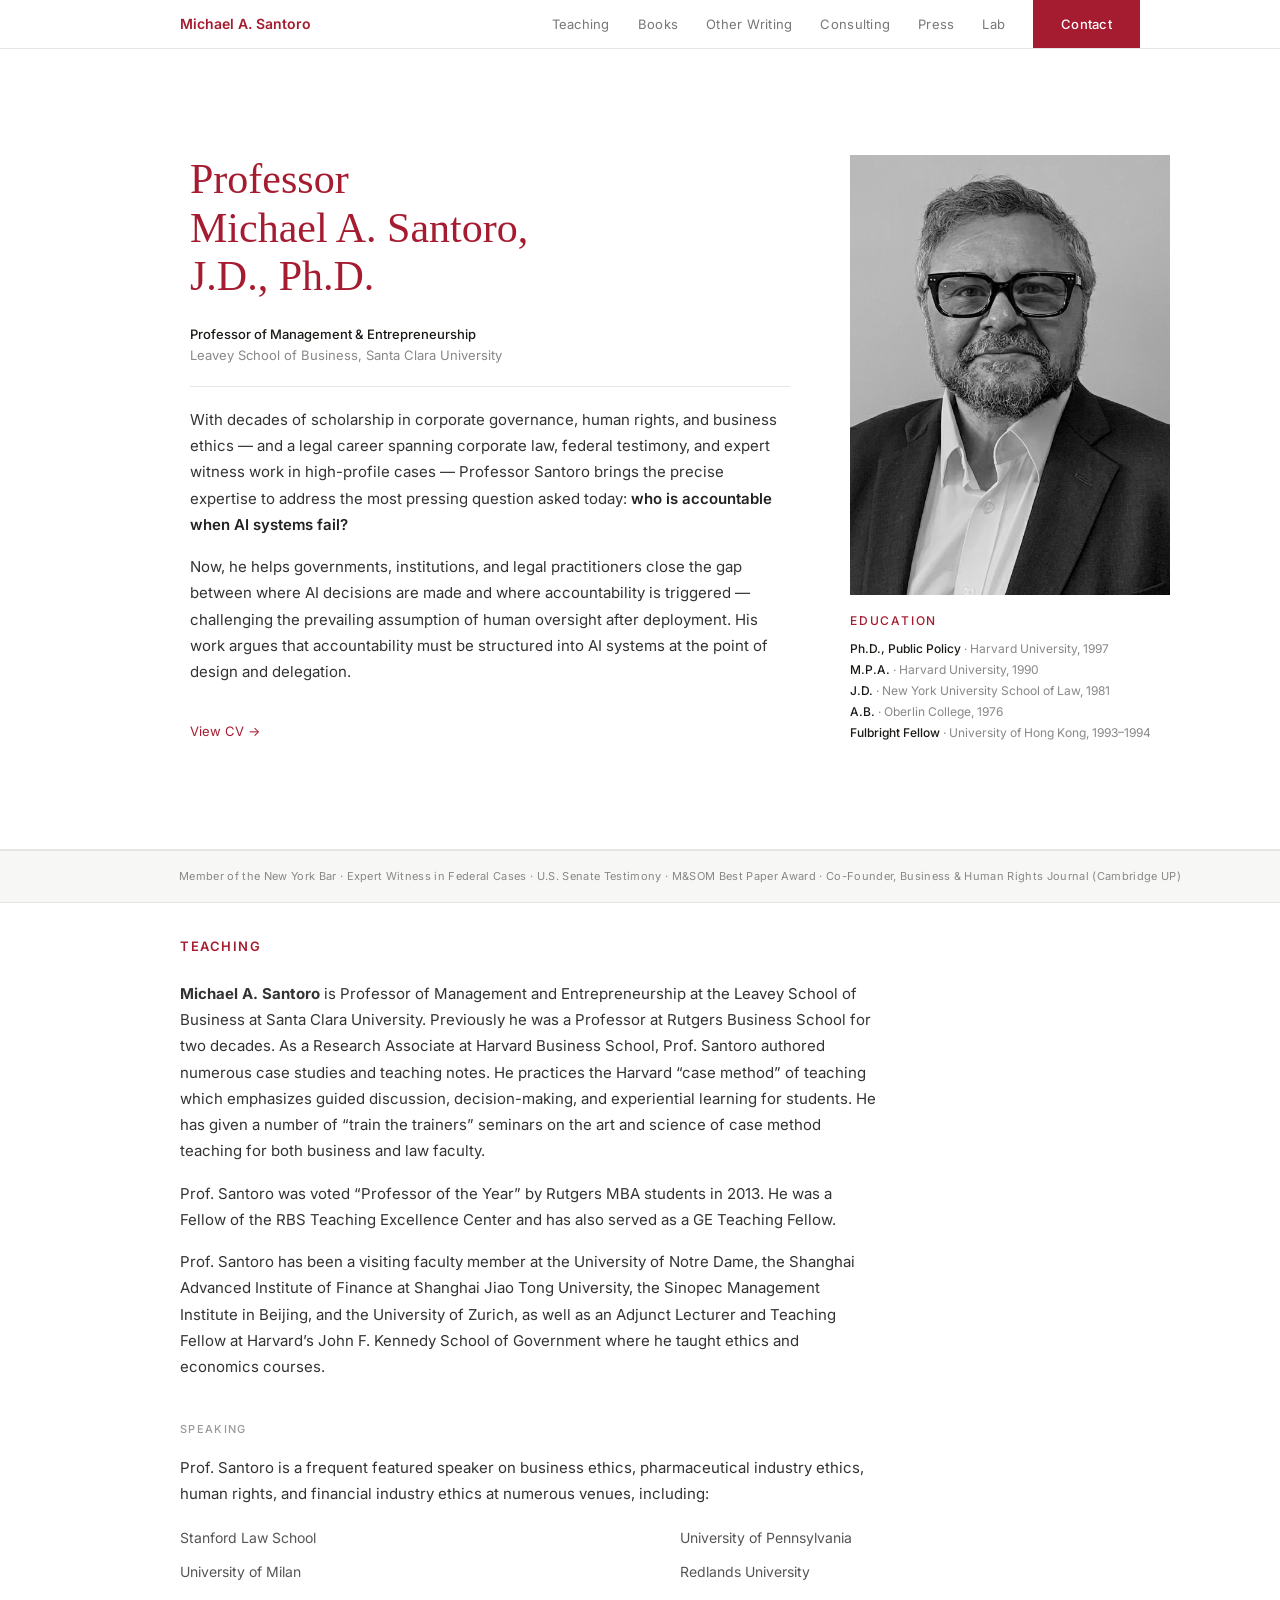
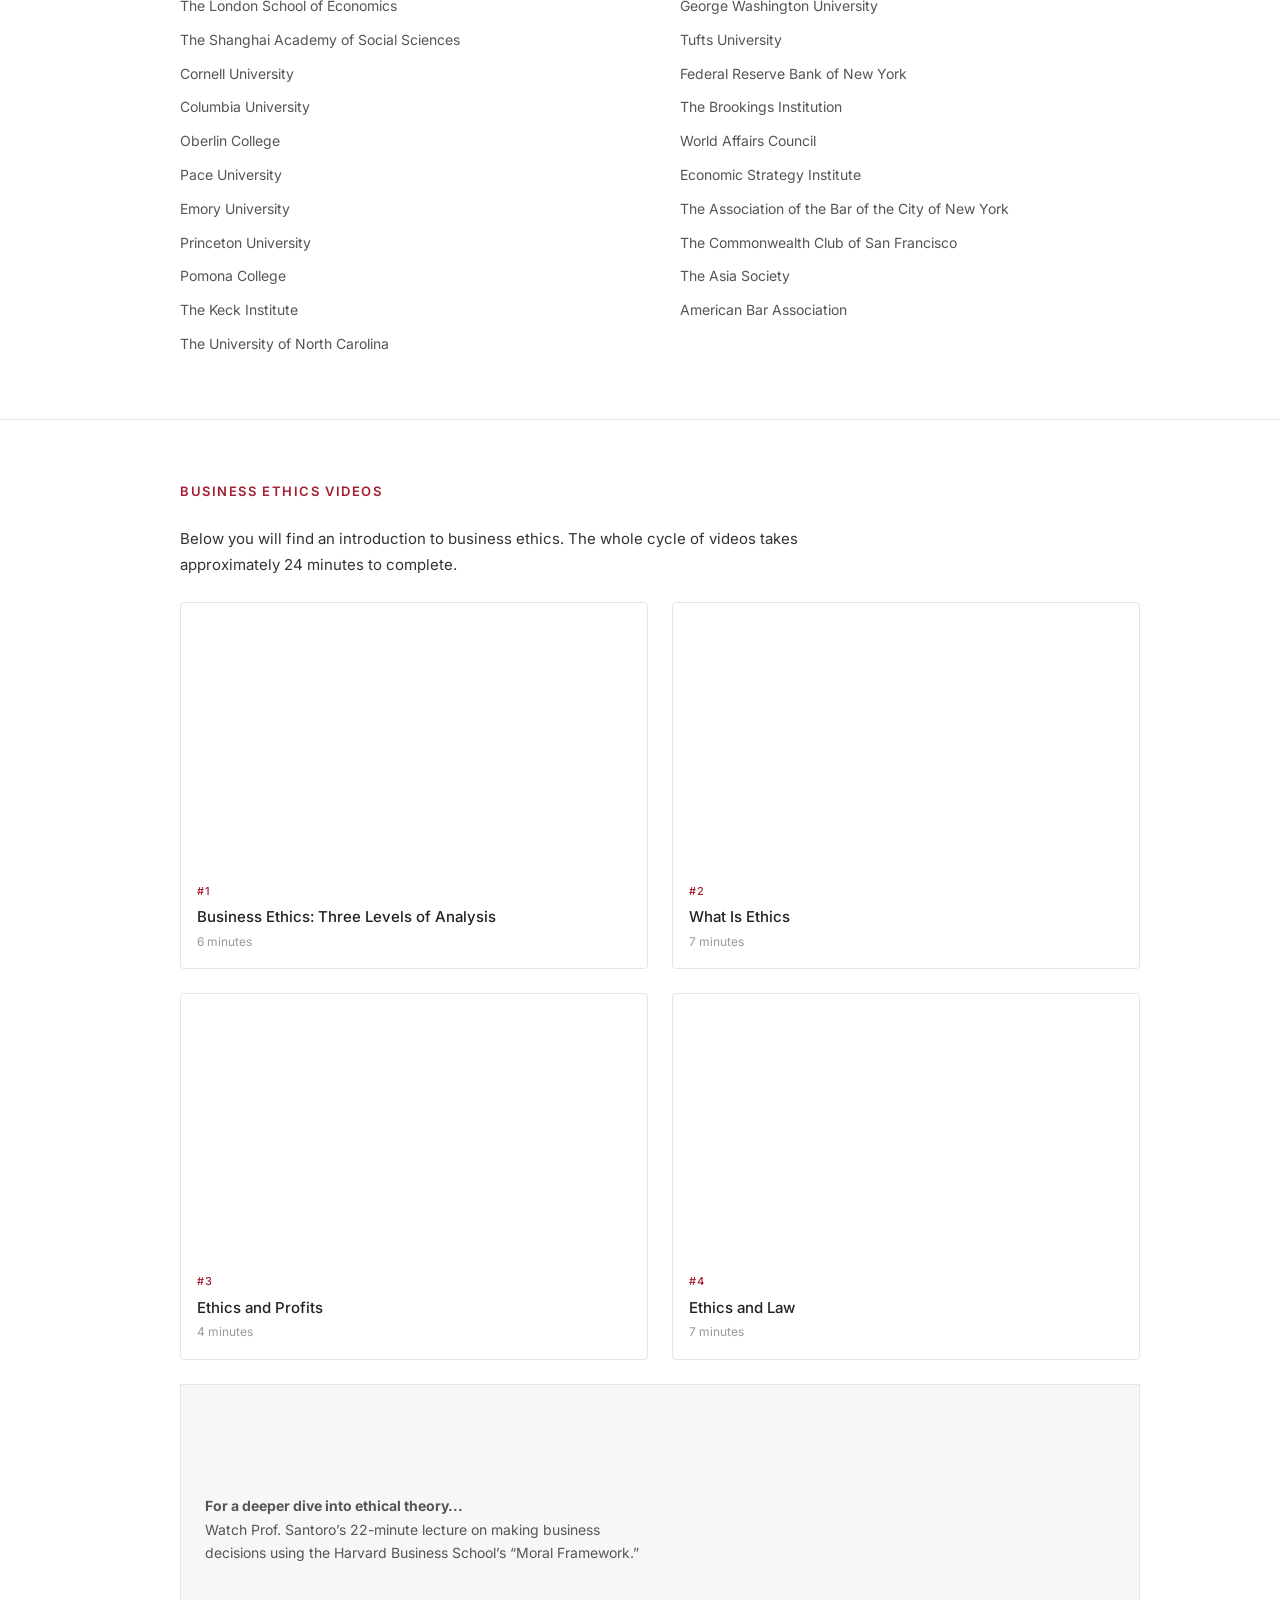
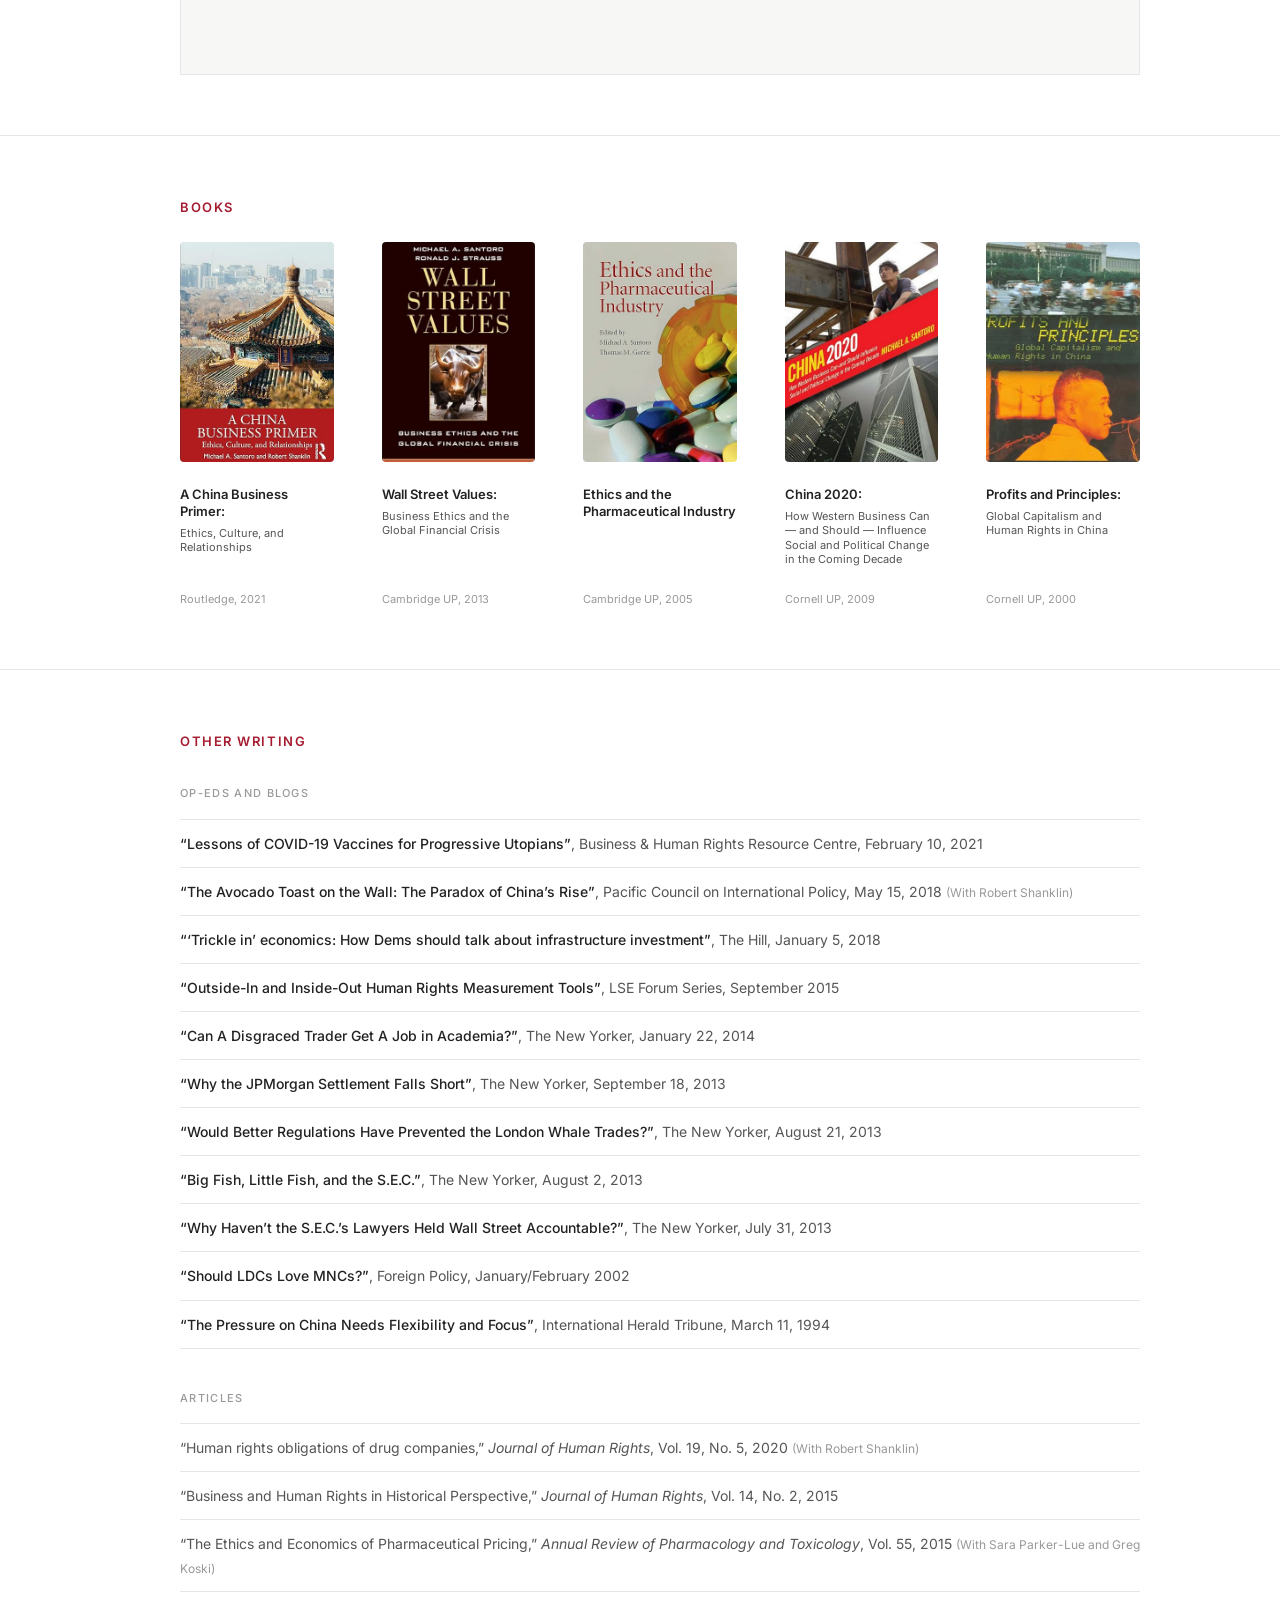
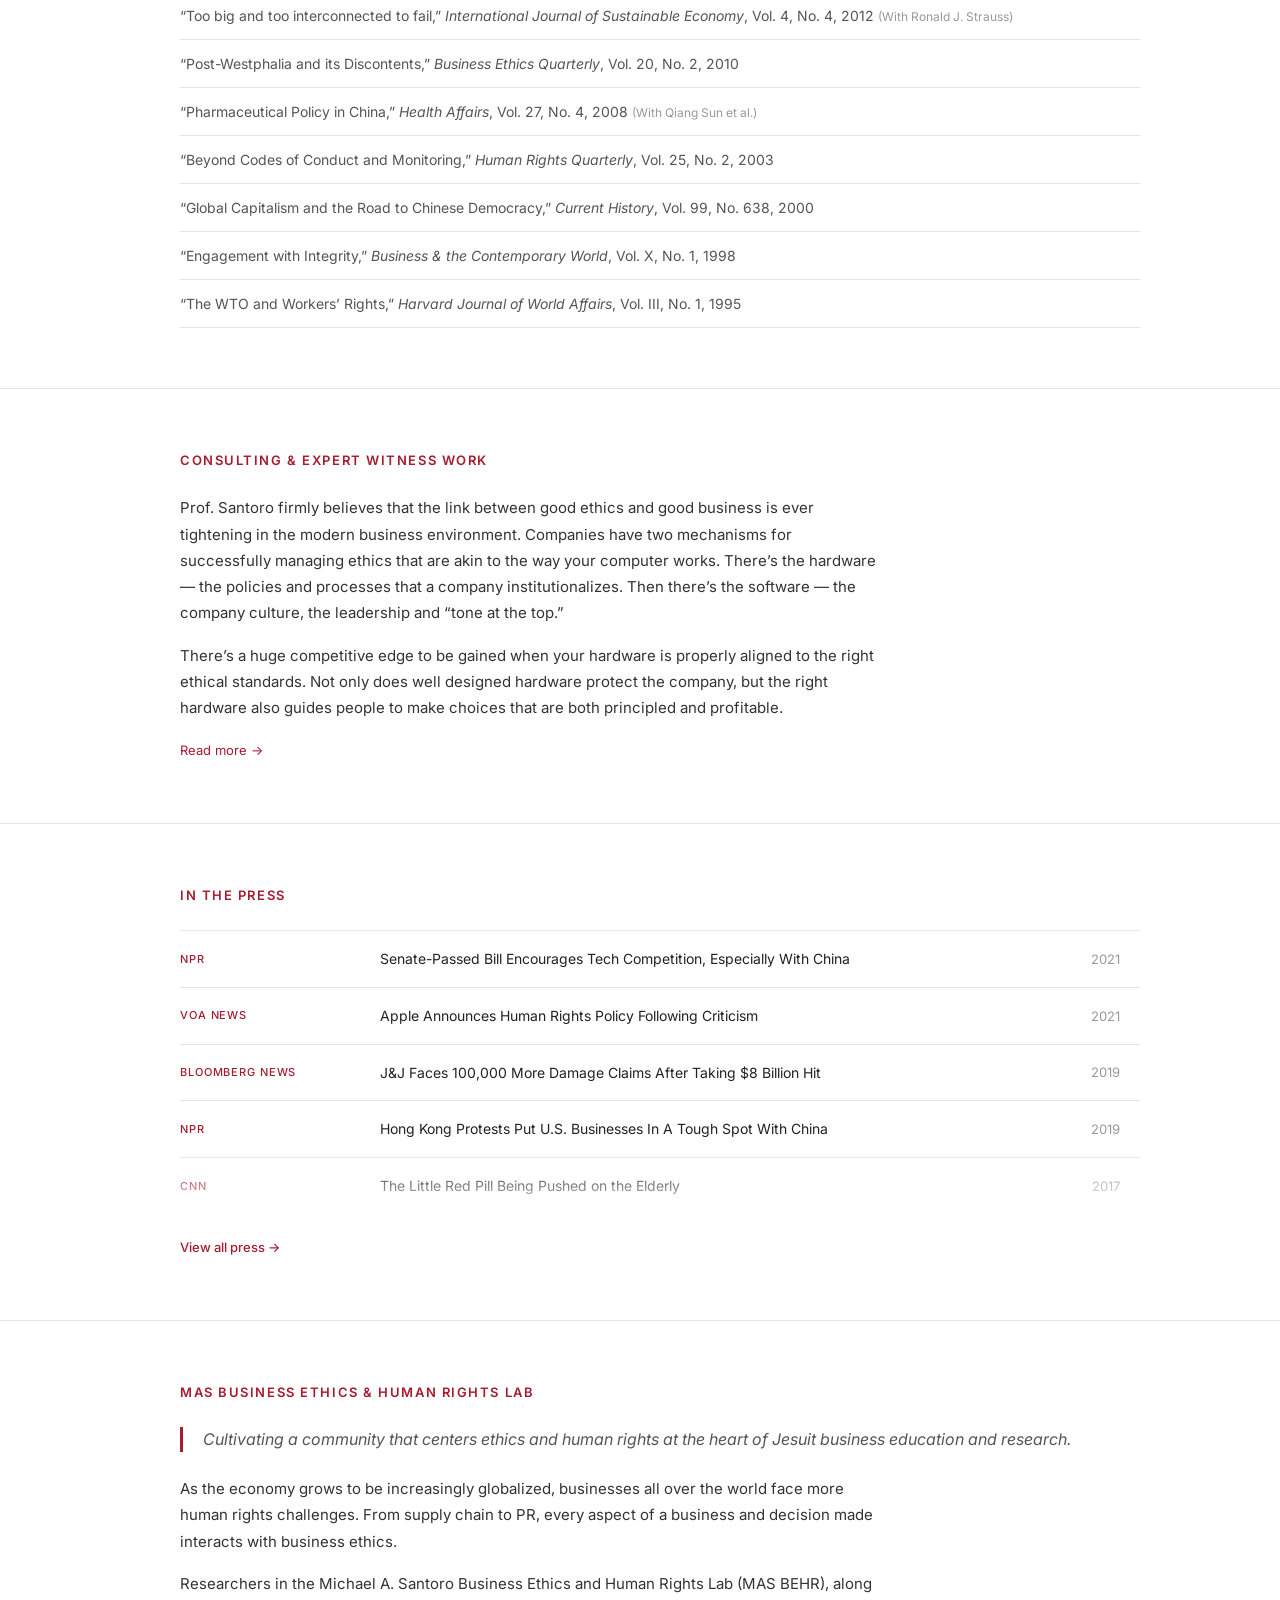
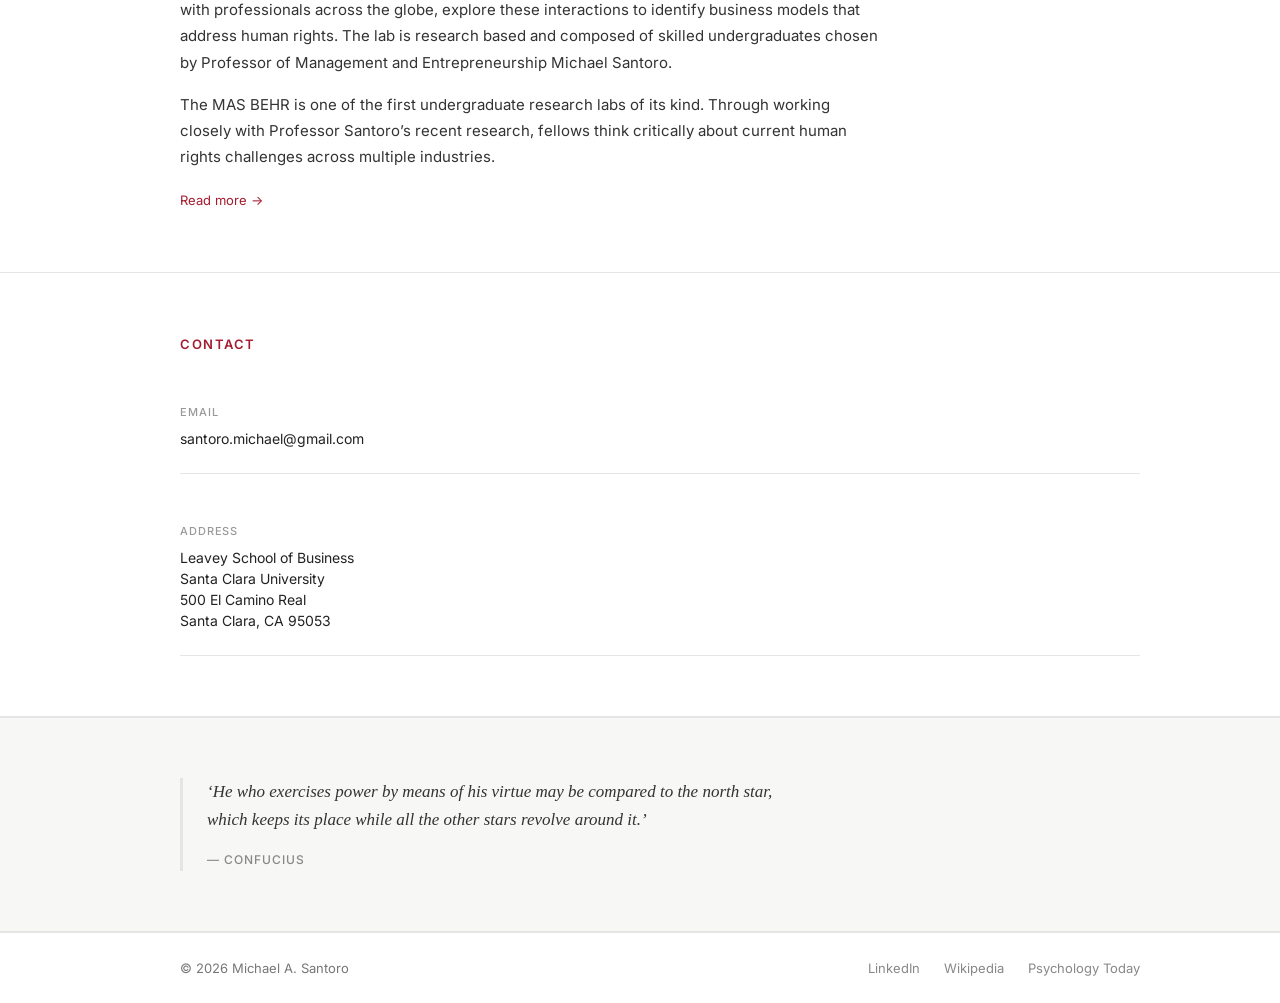
==== commit 2841fcf3: "wordpress revised version 1" ====
--- a/index.html
+++ b/index.html
@@ -29,10 +29,19 @@
     .venues-grid span { font-size: 14px; color: var(--gray-600); padding: 3px 0; }
     .teaching-photo { max-width: 480px; margin-bottom: 24px; }
     .teaching-photo img { width: 100%; display: block; }
-    .consulting-area-tags { display: flex; flex-wrap: wrap; gap: 8px; margin-bottom: 24px; }
+    .consulting-area-tags { display: flex; flex-wrap: nowrap; gap: 8px; margin-bottom: 24px; }
     .consulting-area-tag { font-size: 11px; font-weight: 500; letter-spacing: 0.06em; text-transform: uppercase; color: var(--crimson); border: 1px solid var(--gray-200); padding: 6px 14px; }
     .lab-quote { font-size: 16px; font-style: italic; color: var(--gray-600); line-height: 1.6; padding-left: 20px; border-left: 3px solid var(--crimson); margin-bottom: 24px; }
     @media (max-width: 768px) { .video-grid { grid-template-columns: 1fr; } .venues-grid { grid-template-columns: 1fr; } }
+    .book-item:hover .book-cover-wrap { opacity: 0.85; }
+    .book-modal-overlay { display: none; position: fixed; top: 0; left: 0; right: 0; bottom: 0; background: rgba(0,0,0,0.5); z-index: 2000; justify-content: center; align-items: center; }
+    .book-modal-overlay.active { display: flex; }
+    .book-modal { background: #fff; max-width: 900px; width: 90%; max-height: 85vh; overflow-y: auto; padding: 48px; position: relative; }
+    .book-modal-close { position: absolute; top: 12px; right: 16px; background: none; border: none; font-size: 28px; cursor: pointer; color: var(--gray-400); line-height: 1; }
+    .book-modal-close:hover { color: var(--black); }
+    .book-modal-text h3 { font-size: 20px; font-weight: 600; color: var(--black); margin-bottom: 6px; line-height: 1.3; }
+    .book-modal-publisher { font-size: 13px; color: var(--gray-400); margin-bottom: 20px; }
+    .book-modal-desc { font-size: 15px; color: var(--gray-600); line-height: 1.75; }
   </style>
 </head>
 <body>
@@ -44,7 +53,6 @@
       <span></span><span></span><span></span>
     </button>
     <ul class="nav-links">
-      <li><a href="about.html" class="nav-external"><span>About</span></a></li>
       <li><a href="#teaching">Teaching</a></li>
       <li><a href="#books">Books</a></li>
       <li><a href="#other-writing">Other Writing</a></li>
@@ -65,10 +73,10 @@
         <p class="cred-muted">Leavey School of Business, Santa Clara University</p>
       </div>
       <div class="hero-bio">
-        <p>Michael A. Santoro is a Professor of Management and Entrepreneurship at the Leavey School of Business at Santa Clara University. His teaching, research, and public work focus on business ethics, corporate governance, professional responsibility, and the human rights implications of emerging technologies, including artificial intelligence.</p>
-        <p>Santoro&rsquo;s recent scholarship examines how AI and data-driven systems shape equity, accountability, and institutional decision-making, particularly in health care and other high-stakes domains.</p>
-        <p>His research has appeared in leading academic journals, including <em>Manufacturing &amp; Service Operations Management</em>.</p>
-      </div>
+        <p>With decades of scholarship in corporate governance, human rights, and business ethics &mdash; and a legal career spanning corporate law, federal testimony, and expert witness work in high-profile cases &mdash; Professor Santoro brings the precise expertise to address the most pressing question asked today: <strong>who is accountable when AI systems fail?</strong></p>
+        <p>Now, he helps governments, institutions, and legal practitioners close the gap between where AI decisions are made and where accountability is triggered &mdash; challenging the prevailing assumption of human oversight after deployment. His work argues that accountability must be structured into AI systems at the point of design and delegation.</p>
+      </div>
+      <a href="MAS CV.pdf" target="_blank" rel="noopener" class="hero-contact">View CV &rarr;</a>
     </div>
     <div class="hero-photo">
       <div class="hero-image-wrapper">
@@ -79,10 +87,11 @@
       <div class="hero-education">
         <p class="hero-education-label">Education</p>
         <ul>
-          <li><span class="edu-deg">Ph.D., Public Policy</span> <span class="edu-inst">&middot; Harvard University</span></li>
-          <li><span class="edu-deg">J.D.</span> <span class="edu-inst">&middot; New York University School of Law</span></li>
-          <li><span class="edu-deg">B.A., Government</span> <span class="edu-inst">&middot; Oberlin College</span></li>
-          <li><span class="edu-deg">Fulbright Fellow</span> <span class="edu-inst">&middot; University of Hong Kong</span></li>
+          <li><span class="edu-deg">Ph.D., Public Policy</span> <span class="edu-inst">&middot; Harvard University, 1997</span></li>
+          <li><span class="edu-deg">M.P.A.</span> <span class="edu-inst">&middot; Harvard University, 1990</span></li>
+          <li><span class="edu-deg">J.D.</span> <span class="edu-inst">&middot; New York University School of Law, 1981</span></li>
+          <li><span class="edu-deg">A.B.</span> <span class="edu-inst">&middot; Oberlin College, 1976</span></li>
+          <li><span class="edu-deg">Fulbright Fellow</span> <span class="edu-inst">&middot; University of Hong Kong, 1993&ndash;1994</span></li>
         </ul>
       </div>
     </div>
@@ -95,10 +104,7 @@
 
 <section class="section" id="teaching">
   <div class="container">
-    <p class="section-label">Teaching &amp; Speaking</p>
-    <div class="teaching-photo">
-      <img src="https://www.michaelasantoro.com/wp-content/uploads/2019/03/Michael-Santoro-Headshot-Gray-Wide-1-e1553203849331.jpg" alt="Professor Santoro">
-    </div>
+    <p class="section-label">Teaching</p>
     <p class="section-body"><strong>Michael A. Santoro</strong> is Professor of Management and Entrepreneurship at the Leavey School of Business at Santa Clara University. Previously he was a Professor at Rutgers Business School for two decades. As a Research Associate at Harvard Business School, Prof. Santoro authored numerous case studies and teaching notes. He practices the Harvard &ldquo;case method&rdquo; of teaching which emphasizes guided discussion, decision-making, and experiential learning for students. He has given a number of &ldquo;train the trainers&rdquo; seminars on the art and science of case method teaching for both business and law faculty.</p>
     <p class="section-body">Prof. Santoro was voted &ldquo;Professor of the Year&rdquo; by Rutgers MBA students in 2013. He was a Fellow of the RBS Teaching Excellence Center and has also served as a GE Teaching Fellow.</p>
     <p class="section-body">Prof. Santoro has been a visiting faculty member at the University of Notre Dame, the Shanghai Advanced Institute of Finance at Shanghai Jiao Tong University, the Sinopec Management Institute in Beijing, and the University of Zurich, as well as an Adjunct Lecturer and Teaching Fellow at Harvard&rsquo;s John F. Kennedy School of Government where he taught ethics and economics courses.</p>
@@ -117,7 +123,7 @@
     <div class="video-grid">
       <div class="video-card">
         <div class="video-embed"><iframe src="https://player.vimeo.com/video/320379062" allow="autoplay; fullscreen; picture-in-picture" allowfullscreen></iframe></div>
-        <div class="video-info"><p class="video-number">#1 &mdash; Start Here</p><h4>Business Ethics: Three Levels of Analysis</h4><p class="duration">6 minutes</p></div>
+        <div class="video-info"><p class="video-number">#1</p><h4>Business Ethics: Three Levels of Analysis</h4><p class="duration">6 minutes</p></div>
       </div>
       <div class="video-card">
         <div class="video-embed"><iframe src="https://player.vimeo.com/video/320378212" allow="autoplay; fullscreen; picture-in-picture" allowfullscreen></iframe></div>
@@ -132,7 +138,12 @@
         <div class="video-info"><p class="video-number">#4</p><h4>Ethics and Law</h4><p class="duration">7 minutes</p></div>
       </div>
     </div>
-    <div class="video-deeper"><strong>For a deeper dive into ethical theory...</strong><br>Watch Prof. Santoro&rsquo;s 22-minute lecture on making business decisions using the Harvard Business School&rsquo;s &ldquo;Moral Framework.&rdquo;</div>
+    <div class="video-deeper" style="display: flex; align-items: center; gap: 24px;">
+      <div style="flex: 1;"><strong>For a deeper dive into ethical theory...</strong><br>Watch Prof. Santoro&rsquo;s 22-minute lecture on making business decisions using the Harvard Business School&rsquo;s &ldquo;Moral Framework.&rdquo;</div>
+      <div style="flex: 1; min-width: 0;">
+        <div class="video-embed"><iframe src="https://player.vimeo.com/video/324836247" allow="autoplay; fullscreen; picture-in-picture" allowfullscreen></iframe></div>
+      </div>
+    </div>
   </div>
 </section>
 
@@ -140,11 +151,25 @@
   <div class="container">
     <p class="section-label">Books</p>
     <div class="books-grid">
-      <div class="book-item"><div class="book-cover-wrap"><img src="A China Business Primer Cover.jpg" alt="A China Business Primer book cover"></div><h3 class="book-item-title">A China Business Primer:<span class="book-subtitle">Ethics, Culture, and Relationships</span></h3><p class="book-item-publisher">Routledge, 2021</p></div>
-      <div class="book-item"><div class="book-cover-wrap"><img src="Wall Street Values Cover.jpg" alt="Wall Street Values book cover"></div><h3 class="book-item-title">Wall Street Values:<span class="book-subtitle">Business Ethics and the Global Financial Crisis</span></h3><p class="book-item-publisher">Cambridge UP, 2013</p></div>
-      <div class="book-item"><div class="book-cover-wrap"><img src="Ethics and the Pharma Industry Cover.jpg" alt="Ethics and the Pharmaceutical Industry book cover"></div><h3 class="book-item-title">Ethics and the Pharmaceutical Industry</h3><p class="book-item-publisher">Cambridge UP, 2005</p></div>
-      <div class="book-item"><div class="book-cover-wrap"><img src="China 2020 Cover.jpg" alt="China 2020 book cover"></div><h3 class="book-item-title">China 2020:<span class="book-subtitle">How Western Business Can &mdash; and Should &mdash; Influence Social and Political Change in the Coming Decade</span></h3><p class="book-item-publisher">Cornell UP, 2009</p></div>
-      <div class="book-item"><div class="book-cover-wrap"><img src="Profits and Principles Cover.avif" alt="Profits and Principles book cover"></div><h3 class="book-item-title">Profits and Principles:<span class="book-subtitle">Global Capitalism and Human Rights in China</span></h3><p class="book-item-publisher">Cornell UP, 2000</p></div>
+      <div class="book-item" onclick="openBookModal(0)" style="cursor:pointer;"><div class="book-cover-wrap"><img src="A China Business Primer Cover.jpg" alt="A China Business Primer book cover"></div><h3 class="book-item-title">A China Business Primer:<span class="book-subtitle">Ethics, Culture, and Relationships</span></h3><p class="book-item-publisher">Routledge, 2021</p></div>
+      <div class="book-item" onclick="openBookModal(1)" style="cursor:pointer;"><div class="book-cover-wrap"><img src="Wall Street Values Cover.jpg" alt="Wall Street Values book cover"></div><h3 class="book-item-title">Wall Street Values:<span class="book-subtitle">Business Ethics and the Global Financial Crisis</span></h3><p class="book-item-publisher">Cambridge UP, 2013</p></div>
+      <div class="book-item" onclick="openBookModal(2)" style="cursor:pointer;"><div class="book-cover-wrap"><img src="Ethics and the Pharma Industry Cover.jpg" alt="Ethics and the Pharmaceutical Industry book cover"></div><h3 class="book-item-title">Ethics and the Pharmaceutical Industry</h3><p class="book-item-publisher">Cambridge UP, 2005</p></div>
+      <div class="book-item" onclick="openBookModal(3)" style="cursor:pointer;"><div class="book-cover-wrap"><img src="China 2020 Cover.jpg" alt="China 2020 book cover"></div><h3 class="book-item-title">China 2020:<span class="book-subtitle">How Western Business Can &mdash; and Should &mdash; Influence Social and Political Change in the Coming Decade</span></h3><p class="book-item-publisher">Cornell UP, 2009</p></div>
+      <div class="book-item" onclick="openBookModal(4)" style="cursor:pointer;"><div class="book-cover-wrap"><img src="Profits and Principles Cover.avif" alt="Profits and Principles book cover"></div><h3 class="book-item-title">Profits and Principles:<span class="book-subtitle">Global Capitalism and Human Rights in China</span></h3><p class="book-item-publisher">Cornell UP, 2000</p></div>
+    </div>
+
+    <!-- Book Modal -->
+    <div class="book-modal-overlay" id="bookModal" onclick="if(event.target===this)closeBookModal()">
+      <div class="book-modal">
+        <button class="book-modal-close" onclick="closeBookModal()">&times;</button>
+        <div class="book-modal-content">
+          <div class="book-modal-text">
+            <h3 id="bookModalTitle"></h3>
+            <p class="book-modal-publisher" id="bookModalPublisher"></p>
+            <p class="book-modal-desc" id="bookModalDesc"></p>
+          </div>
+        </div>
+      </div>
     </div>
   </div>
 </section>
@@ -185,14 +210,6 @@
 <section class="section" id="consulting">
   <div class="container">
     <p class="section-label">Consulting &amp; Expert Witness Work</p>
-    <div class="consulting-area-tags">
-      <span class="consulting-area-tag">Pharmaceutical Industry Ethics</span>
-      <span class="consulting-area-tag">Business and Human Rights</span>
-      <span class="consulting-area-tag">China</span>
-      <span class="consulting-area-tag">Corporate Governance</span>
-      <span class="consulting-area-tag">Wall Street Values</span>
-      <span class="consulting-area-tag">Silicon Valley Ethics</span>
-    </div>
     <p class="section-body">Prof. Santoro firmly believes that the link between good ethics and good business is ever tightening in the modern business environment. Companies have two mechanisms for successfully managing ethics that are akin to the way your computer works. There&rsquo;s the hardware &mdash; the policies and processes that a company institutionalizes. Then there&rsquo;s the software &mdash; the company culture, the leadership and &ldquo;tone at the top.&rdquo;</p>
     <p class="section-body">There&rsquo;s a huge competitive edge to be gained when your hardware is properly aligned to the right ethical standards. Not only does well designed hardware protect the company, but the right hardware also guides people to make choices that are both principled and profitable.</p>
     <a href="consulting.html" class="hero-contact">Read more &rarr;</a>
@@ -228,9 +245,9 @@
     <p class="section-label">MAS Business Ethics &amp; Human Rights Lab</p>
     <p class="lab-quote">Cultivating a community that centers ethics and human rights at the heart of Jesuit business education and research.</p>
     <p class="section-body">As the economy grows to be increasingly globalized, businesses all over the world face more human rights challenges. From supply chain to PR, every aspect of a business and decision made interacts with business ethics.</p>
-    <p class="section-body">Researchers in the Michael Santoro Business Ethics and Human Rights Lab (MS BEHR), along with professionals across the globe, explore these interactions to identify business models that address human rights. The lab is research based and composed of skilled undergraduates chosen by Professor of Management and Entrepreneurship Michael Santoro.</p>
-    <p class="section-body">The MS BEHR is one of the first undergraduate research labs of its kind. Through working closely with Professor Santoro&rsquo;s recent research, fellows think critically about current human rights challenges across multiple industries.</p>
-    <a href="https://www.scu.edu/business/management/beyond-the-classroom/MSBEHR" target="_blank" rel="noopener" class="hero-contact">Read more about the MS BEHR on the SCU website &rarr;</a>
+    <p class="section-body">Researchers in the Michael A. Santoro Business Ethics and Human Rights Lab (MAS BEHR), along with professionals across the globe, explore these interactions to identify business models that address human rights. The lab is research based and composed of skilled undergraduates chosen by Professor of Management and Entrepreneurship Michael Santoro.</p>
+    <p class="section-body">The MAS BEHR is one of the first undergraduate research labs of its kind. Through working closely with Professor Santoro&rsquo;s recent research, fellows think critically about current human rights challenges across multiple industries.</p>
+    <a href="https://www.scu.edu/business/management/beyond-the-classroom/MSBEHR" target="_blank" rel="noopener" class="hero-contact">Read more &rarr;</a>
   </div>
 </section>
 
@@ -239,8 +256,7 @@
     <p class="section-label">Contact</p>
     <div class="contact-grid">
       <a href="mailto:santoro.michael@gmail.com" class="contact-card"><p class="contact-card-label">Email</p><p class="contact-card-value">santoro.michael@gmail.com</p></a>
-      <a href="https://www.scu.edu/business/management/faculty/santoro/" target="_blank" rel="noopener" class="contact-card"><p class="contact-card-label">University</p><p class="contact-card-value">Santa Clara University<br>Leavey School of Business</p></a>
-      <a href="#lab" class="contact-card"><p class="contact-card-label">Lab</p><p class="contact-card-value">MAS Business Ethics &amp;<br>Human Rights Lab</p></a>
+      <div class="contact-card"><p class="contact-card-label">Address</p><p class="contact-card-value">Leavey School of Business<br>Santa Clara University<br>500 El Camino Real<br>Santa Clara, CA 95053</p></div>
     </div>
   </div>
 </section>
@@ -260,13 +276,64 @@
       <span class="footer-name">&copy; 2026 Michael A. Santoro</span>
       <div class="footer-links">
         <a href="https://www.linkedin.com/in/michael-santoro-43972324/" target="_blank" rel="noopener">LinkedIn</a>
-        <a href="https://scholar.google.com/citations?user=RKDsiboAAAAJ&hl=en" target="_blank" rel="noopener">Google Scholar</a>
-        <a href="https://www.scu.edu/business/management/faculty/santoro/" target="_blank" rel="noopener">SCU Profile</a>
+        <a href="https://en.wikipedia.org/wiki/Michael_A._Santoro" target="_blank" rel="noopener">Wikipedia</a>
         <a href="https://www.psychologytoday.com/us/contributors/michael-a-santoro-jd-phd" target="_blank" rel="noopener">Psychology Today</a>
       </div>
     </div>
   </div>
 </footer>
 
+<script>
+var books = [
+  {
+    cover: "A China Business Primer Cover.jpg",
+    title: "A China Business Primer: Ethics, Culture, and Relationships",
+    publisher: "Michael A. Santoro and Robert Shanklin (Routledge Press, 2021)",
+    desc: "The COVID-19 pandemic underscored longstanding fissures in China\u2019s business relationships with the West. If the West is going to develop a relationship of mutual trust and improve business relations with China in the coming decades, it is imperative to understand how to engage with Chinese thinking on ethics in business\u2015this book explains how.\n\nGovernment officials, businesspeople, and business-ethicists have trouble communicating about issues in ethics, policy, and business across the China-West divide. This book shows how to overcome the us-versus-them mindset plaguing China-West relations by presenting to Western audiences an easy-to-understand yet deeply informed primer on core ideas and perspectives in Chinese cultural and philosophical thought. The book considers original texts of Chinese philosophy and religion, and applies principles from those writings to three business-ethics topics of enduring interest to business executives, government officials, and academics, namely, the protection of intellectual property, assurance of product safety and quality in the pharmaceutical supply chain, and human rights.\n\nThis book is a must-read for those who want to forge constructive relationships with their Chinese counterparts based on mutual trust and understanding. The book is specifically relevant to business executives, but it should also be of interest to policymakers, educators, and students who seek to communicate more effectively with their Chinese counterparts, in particular about difficult and contentious business, policy, and ethical issues."
+  },
+  {
+    cover: "Wall Street Values Cover.jpg",
+    title: "Wall Street Values: Business Ethics and the Global Financial Crisis",
+    publisher: "Michael A. Santoro and Ronald J. Strauss (Cambridge University Press, 2013)",
+    desc: "This timely book answers complex and perplexing questions raised by Wall Street\u2019s role in the financial crisis. What are the economic and moral connections between Wall Street and the overall economy? How did we arrive at this point in history where our most powerful financial institutions thwart rather than promote free markets, prosperity, and even social cohesion? Can the fractured relationship between Wall Street and Main Street be repaired? Wall Street Values chronicles the transformation of Wall Street\u2019s business model from serving clients to proprietary trading and explains how this shift undermined the ethical foundations of the modern financial industry. Michael A. Santoro and Ronald J. Strauss argue that post-millennial Wall Street is not only \u201ctoo big to fail\u201d but also a threat to the economy even when it succeeds.\n\nThey describe how, more than a year before the government acknowledged the financial crisis, Wall Street icon Goldman Sachs saved itself by misleading its clients and impeding the information flow needed for the efficient functioning of free markets, thereby prolonging the mortgage bubble and adding to the financial and human cost of the crisis. They also present a nuanced critique of the government\u2019s role not only for the economic miscalculations leading to financial deregulation but also for failing to check the irrational exuberance of 2007 and 2008. Looking to the future, Santoro and Strauss make a compelling case for vigorous government enforcement of the Dodd-Frank Act in the face of Wall Street\u2019s opposition. They also argue, however, that effective government regulation is not enough; economic prosperity will be sustainable only if Wall Street professionals themselves begin an urgently needed conversation about their values and business ethics."
+  },
+  {
+    cover: "Ethics and the Pharma Industry Cover.jpg",
+    title: "Ethics and the Pharmaceutical Industry",
+    publisher: "Michael A. Santoro and Thomas M. Gorrie, Editors (Cambridge University Press, 2005)",
+    desc: "Michael A. Santoro, Professor of business ethics, and Thomas M. Gorrie, an industry executive, have invited representatives of government and NGOs, top industry executives, doctors, and scholars to share their views on the most vital and controversial moral issues facing the pharmaceutical industry today.\n\nWhere do the lines begin and end between the pharmaceutical industry\u2019s responsibility to society and to its own profit/loss considerations? The authors consider this question across a range of activities, including research and clinical trials, drug pricing, patent protection, and advertising and marketing to doctors and patients."
+  },
+  {
+    cover: "China 2020 Cover.jpg",
+    title: "China 2020: How Western Business Can \u2014 and Should \u2014 Influence Social and Political Change in the Coming Decade",
+    publisher: "Cornell University Press, 2009",
+    desc: "Chinese society is plagued by many problems that have a direct impact on its current and future business and political environment\u2015worker rights, product safety, Internet freedom, and the rule of law. Drawing on knowledge gained through personal interviews, documentary sources, and almost two decades of visits to China, Michael A. Santoro offers a clear-eyed view of the various internal forces\u2015such as regionalism, corruption, and growing inequality\u2015that will determine the direction and pace of economic, social, and political change. Of special interest is Santoro\u2019s assessment of the role of multinational corporations in fostering or undermining social and political progress.\n\nSantoro offers a fresh and innovative way of thinking about two questions that have preoccupied Western observers for decades. What will be the effect of economic reform and prosperity on political reform? How can companies operate with moral integrity and ethics in China? In China 2020, Santoro unifies these hitherto separate questions and demonstrates that moral integrity (or lack of it) by Western business will have a profound impact on whether economic privatization and growth usher in greater democracy and respect for human rights."
+  },
+  {
+    cover: "Profits and Principles Cover.avif",
+    title: "Profits and Principles: Global Capitalism and Human Rights in China",
+    publisher: "Cornell University Press, 2000",
+    desc: "After the Tiananmen Square massacre, a vigorous international debate erupted, not only about human rights in China, but also about the role of multinational firms. Should corporations do business in China at all? Should corporations take a stand on such issues? Revelations about serious and pervasive human rights violations in Chinese factories raised even more questions about the clash of profits and principles in China.\n\nMichael Santoro investigates these and other dilemmas, exploring the democratic values firms impart to their employees and the values firms often compromise in pursuit of profits. His interviews with foreign business executives, Chinese employees of foreign firms, human rights advocates, and foreign consular officials provide a range of perspectives. His examination of business responsibility for human rights in China also serves as a unique framework for assessing the broader social trends\u2015both positive and negative\u2015arising from globalization.\n\nSantoro discusses the implications of business activities for U.S. foreign policy and provides practical management advice for business executives operating in China and for those considering doing so. Surprisingly, he finds that President Clinton\u2019s program of \u201ccomprehensive engagement,\u201d which has drawn severe criticism, may in fact create a positive human rights \u201cspin-off.\u201d Santoro\u2019s \u201cfair-share\u201d theory is a unique and thoughtful effort to draw the line between what moral principles do and do not require of businesses operating in China."
+  }
+];
+
+function openBookModal(i) {
+  var b = books[i];
+  document.getElementById('bookModalTitle').textContent = b.title;
+  document.getElementById('bookModalPublisher').textContent = b.publisher;
+  document.getElementById('bookModalDesc').innerHTML = b.desc.replace(/\n\n/g, '</p><p class="book-modal-desc">');
+  document.getElementById('bookModal').classList.add('active');
+  document.body.style.overflow = 'hidden';
+}
+
+function closeBookModal() {
+  document.getElementById('bookModal').classList.remove('active');
+  document.body.style.overflow = '';
+}
+
+document.addEventListener('keydown', function(e) {
+  if (e.key === 'Escape') closeBookModal();
+});
+</script>
 </body>
 </html>
--- a/styles.css
+++ b/styles.css
@@ -168,7 +168,7 @@
 .container {
   max-width: var(--max-width);
   margin: 0 auto;
-  padding: 0 40px;
+  padding: 0 0 0 40px;
 }
 
 /* ── Hero / Faculty Profile Header ───────────────────── */
@@ -1001,7 +1001,7 @@
 /* ── Contact ─────────────────────────────────────────── */
 .contact-grid {
   display: grid;
-  grid-template-columns: repeat(3, 1fr);
+  grid-template-columns: 1fr;
   gap: 24px;
 }
 
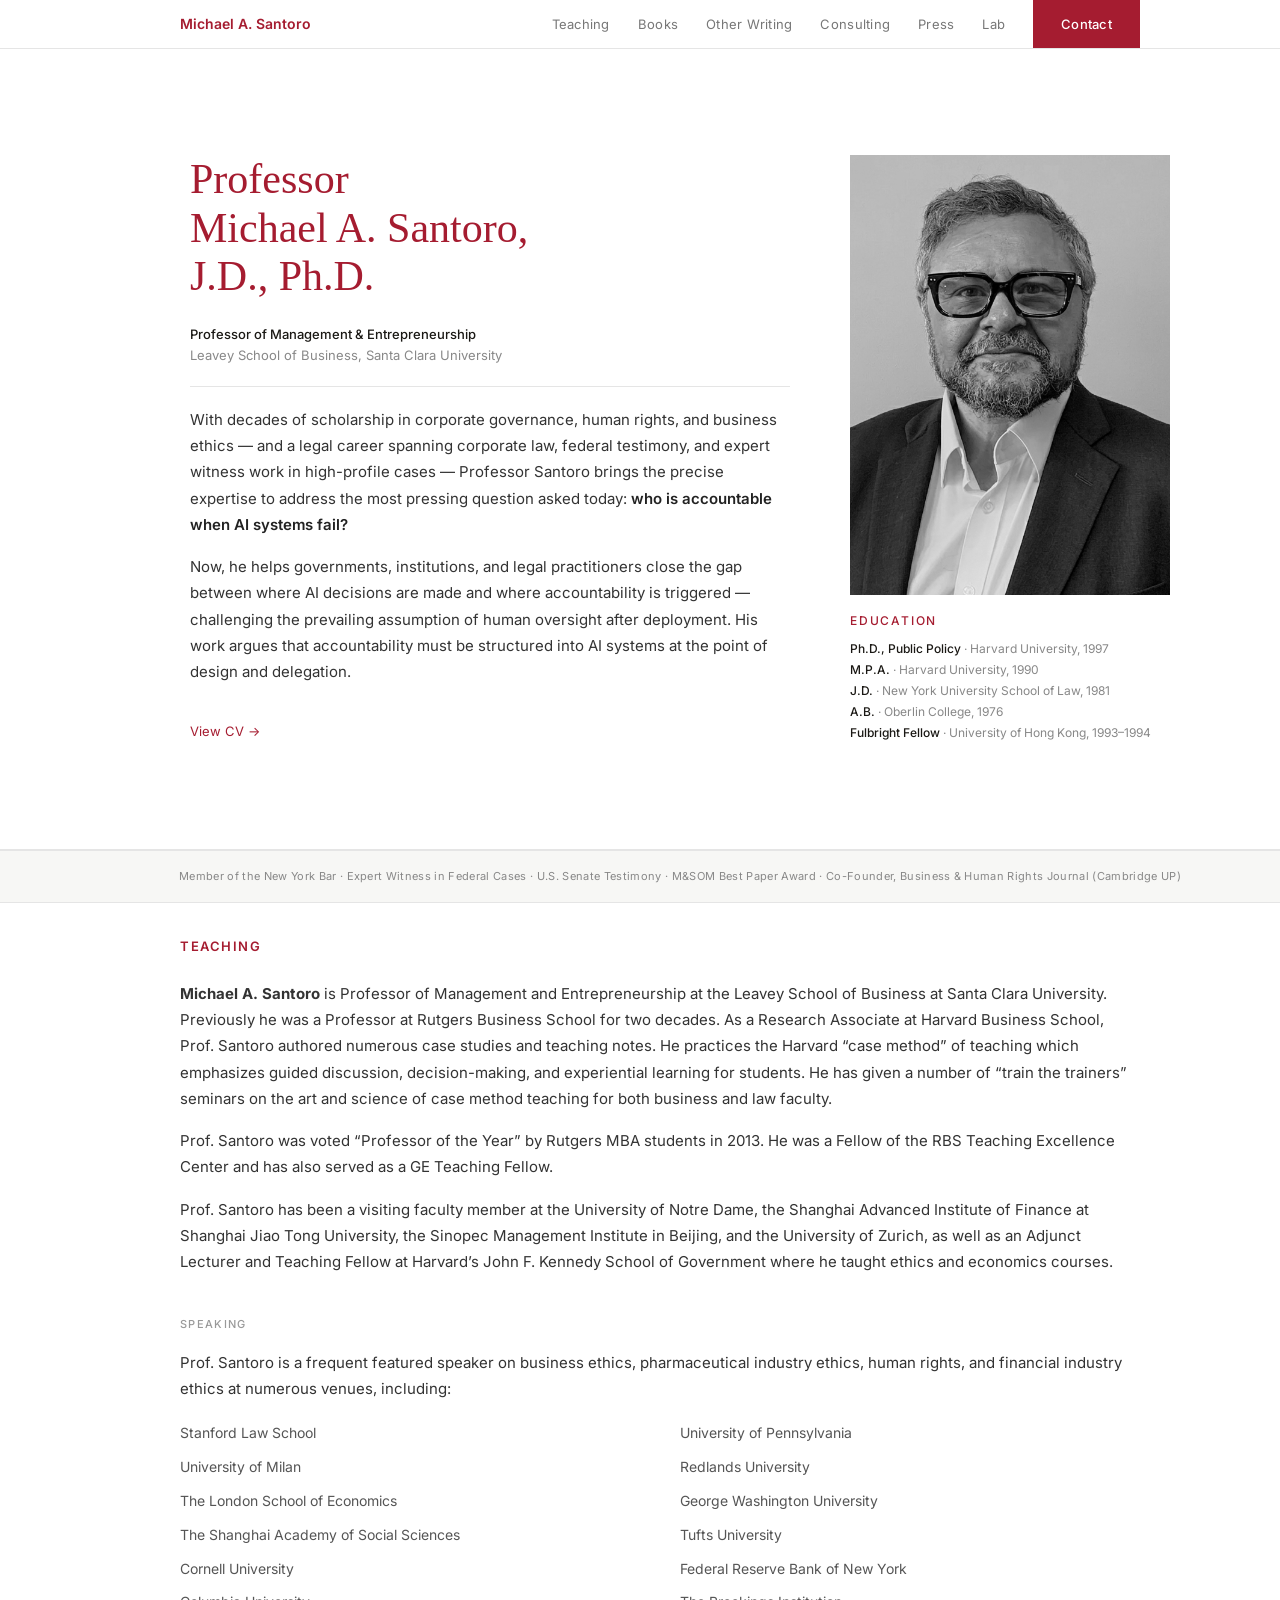
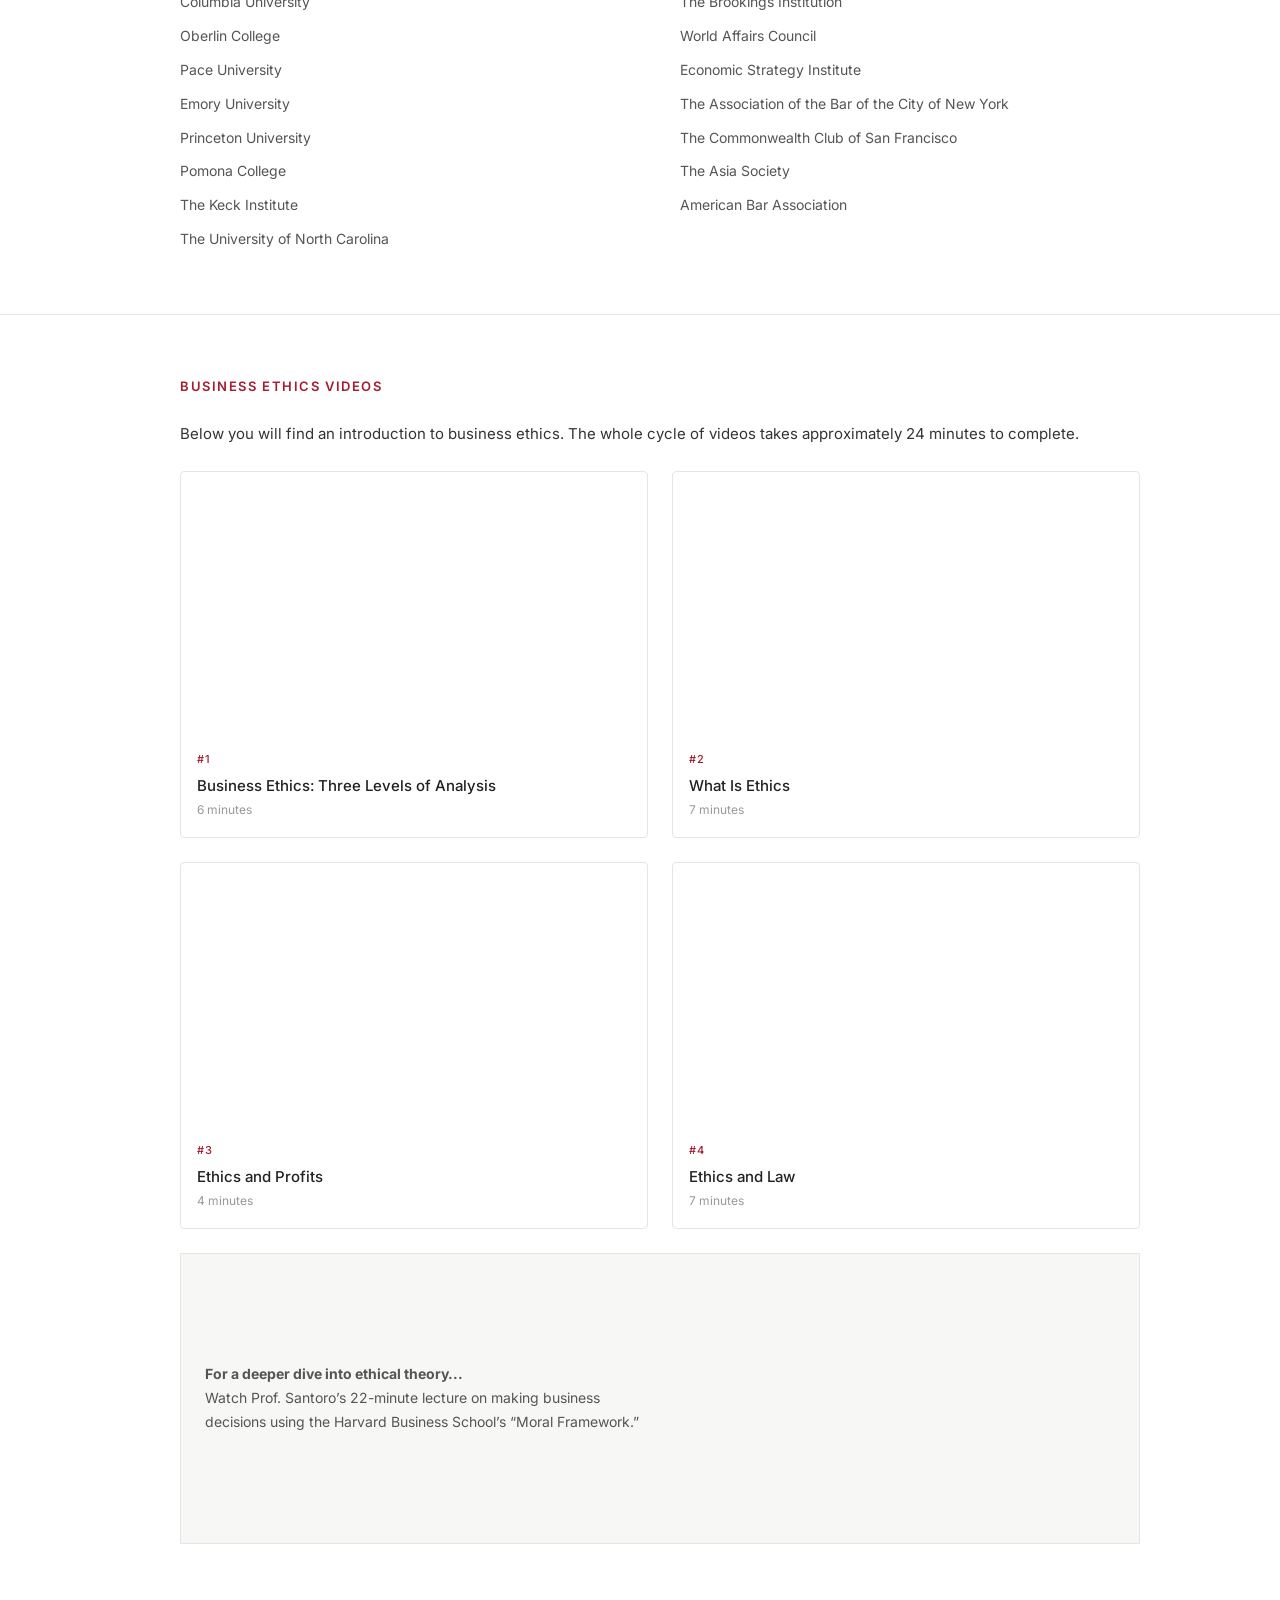
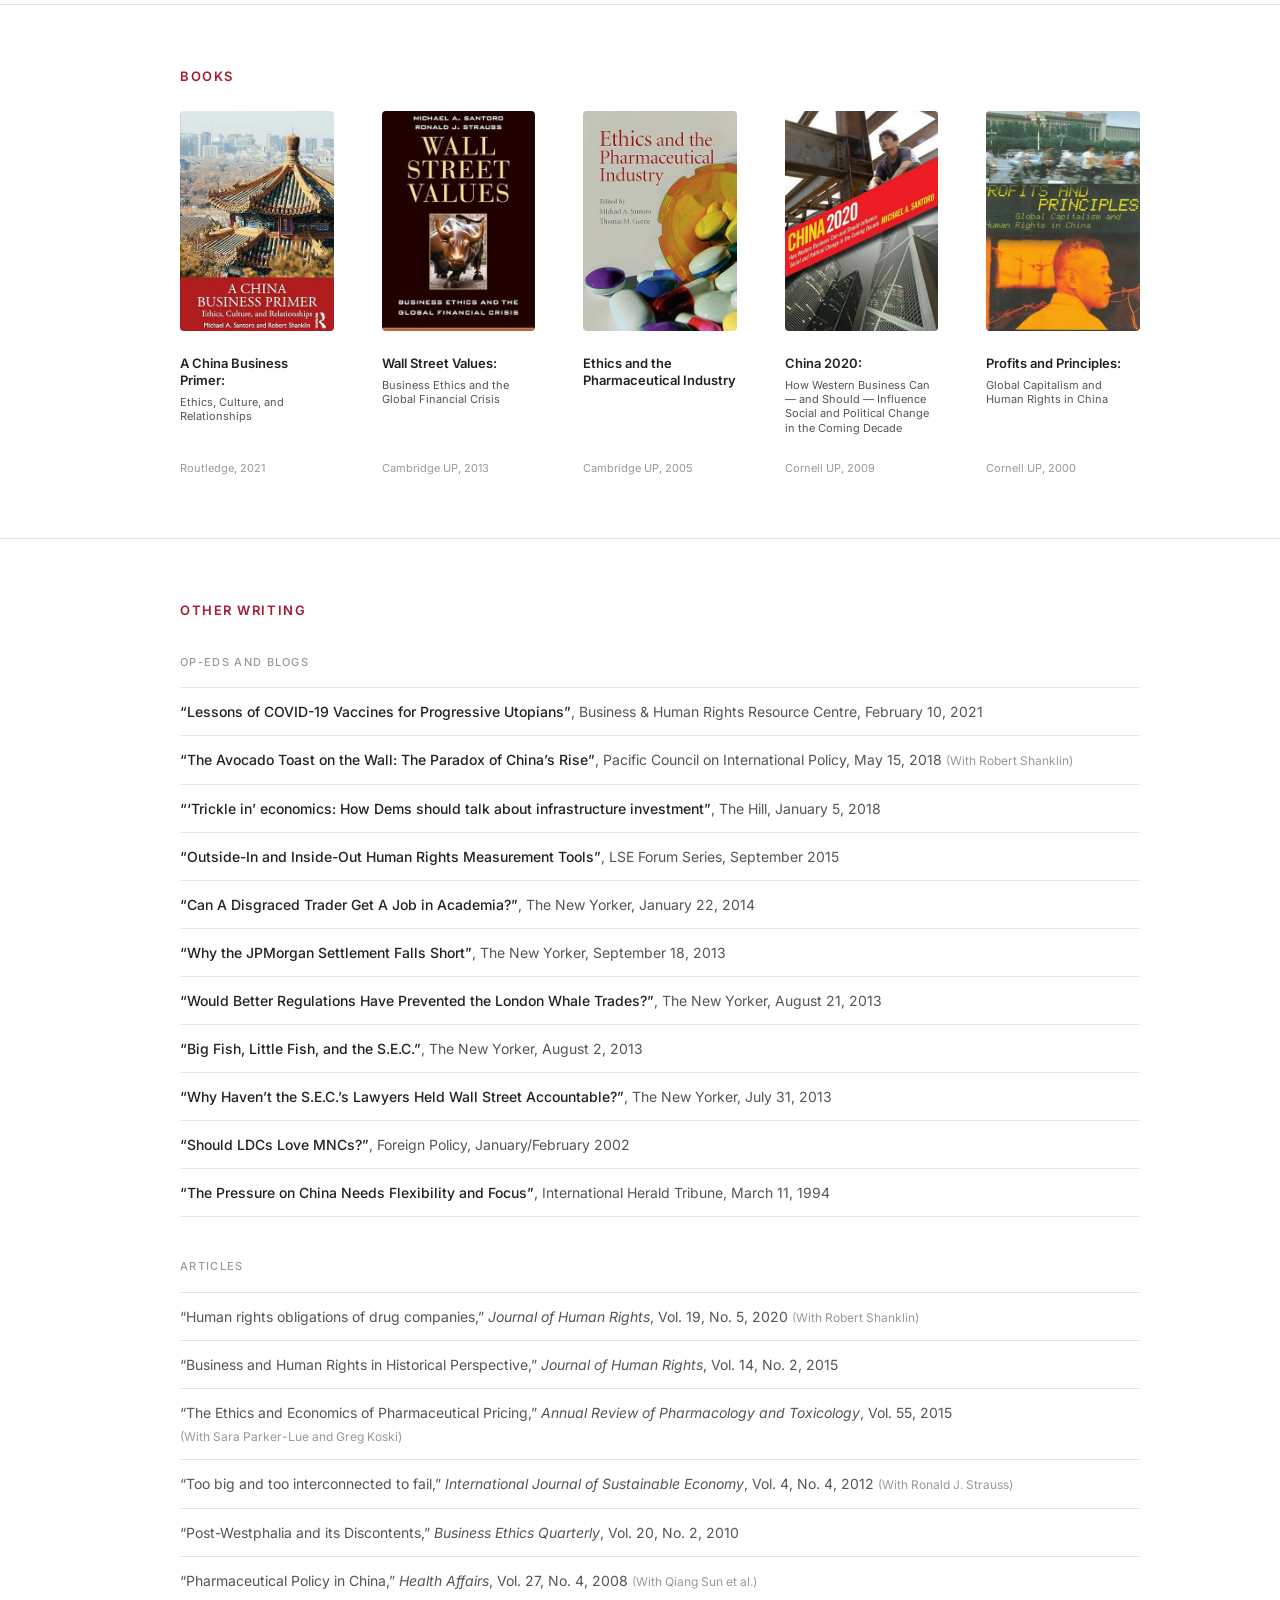
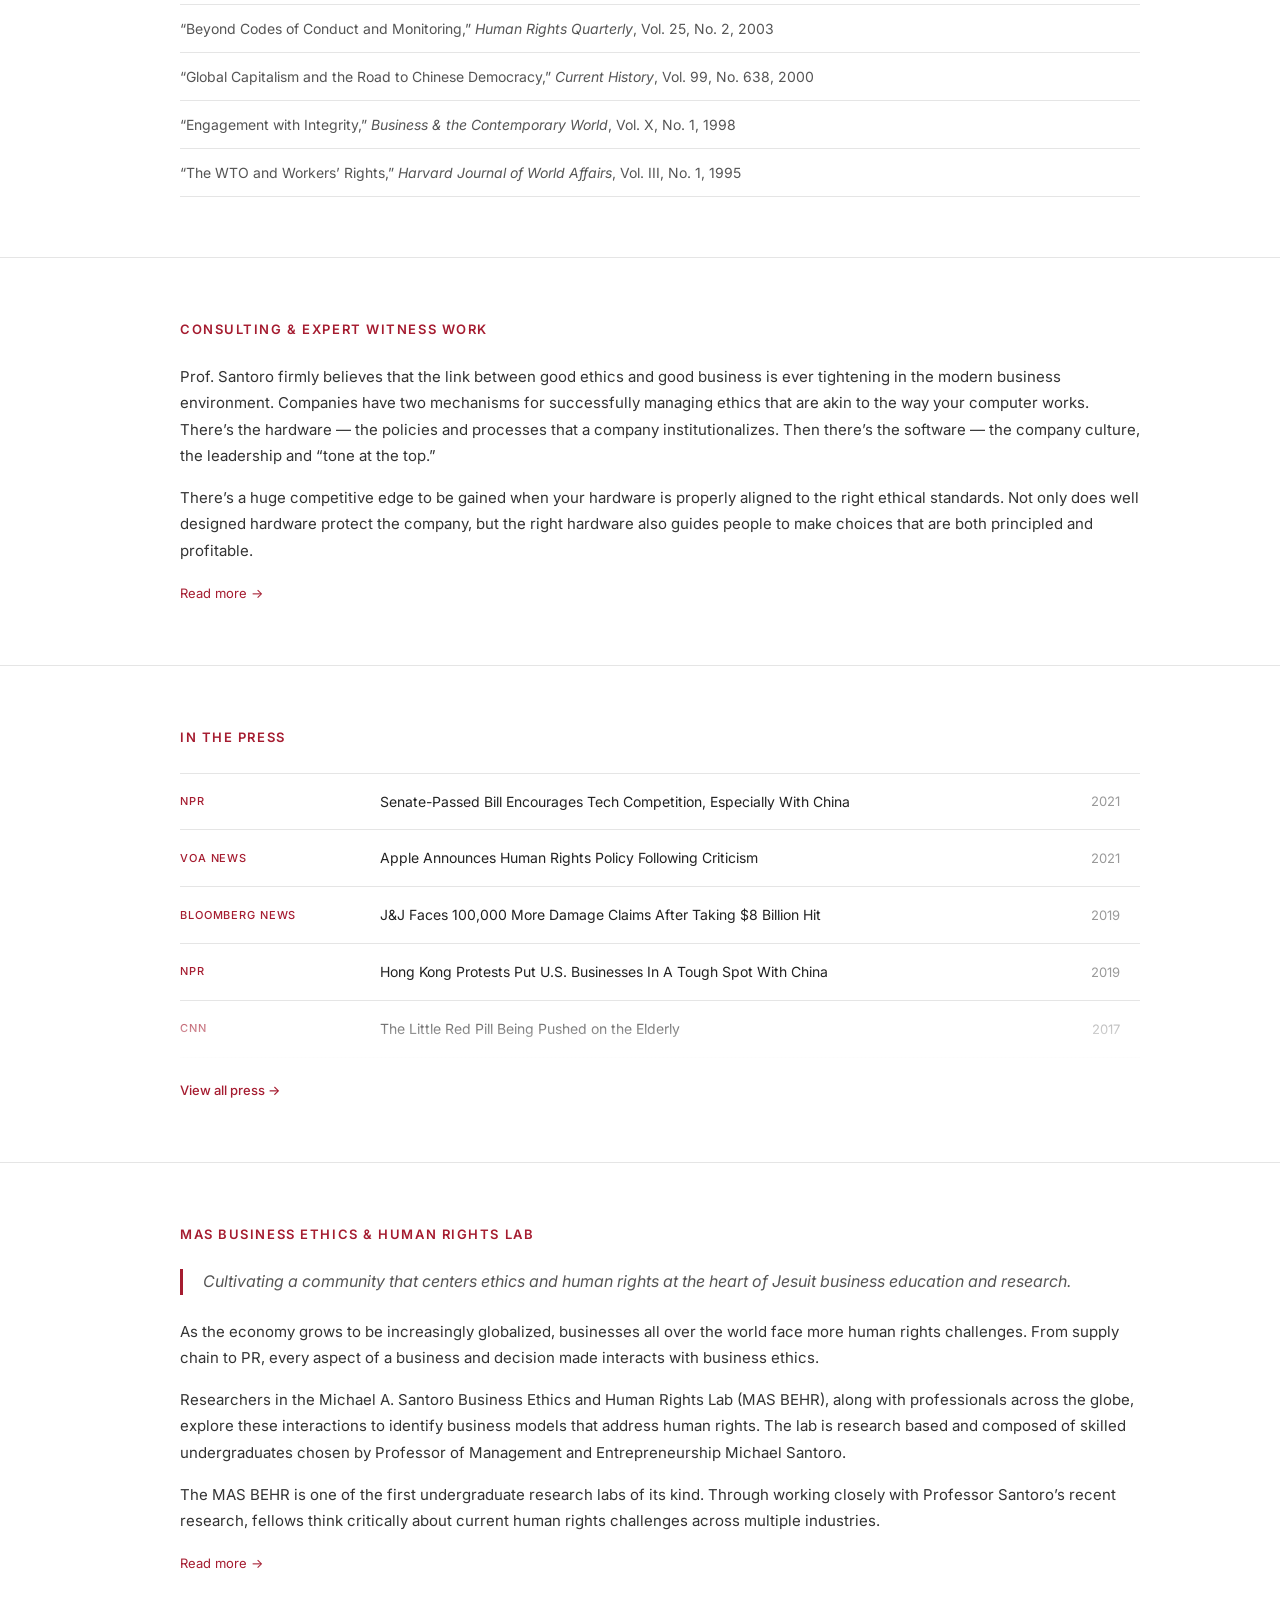
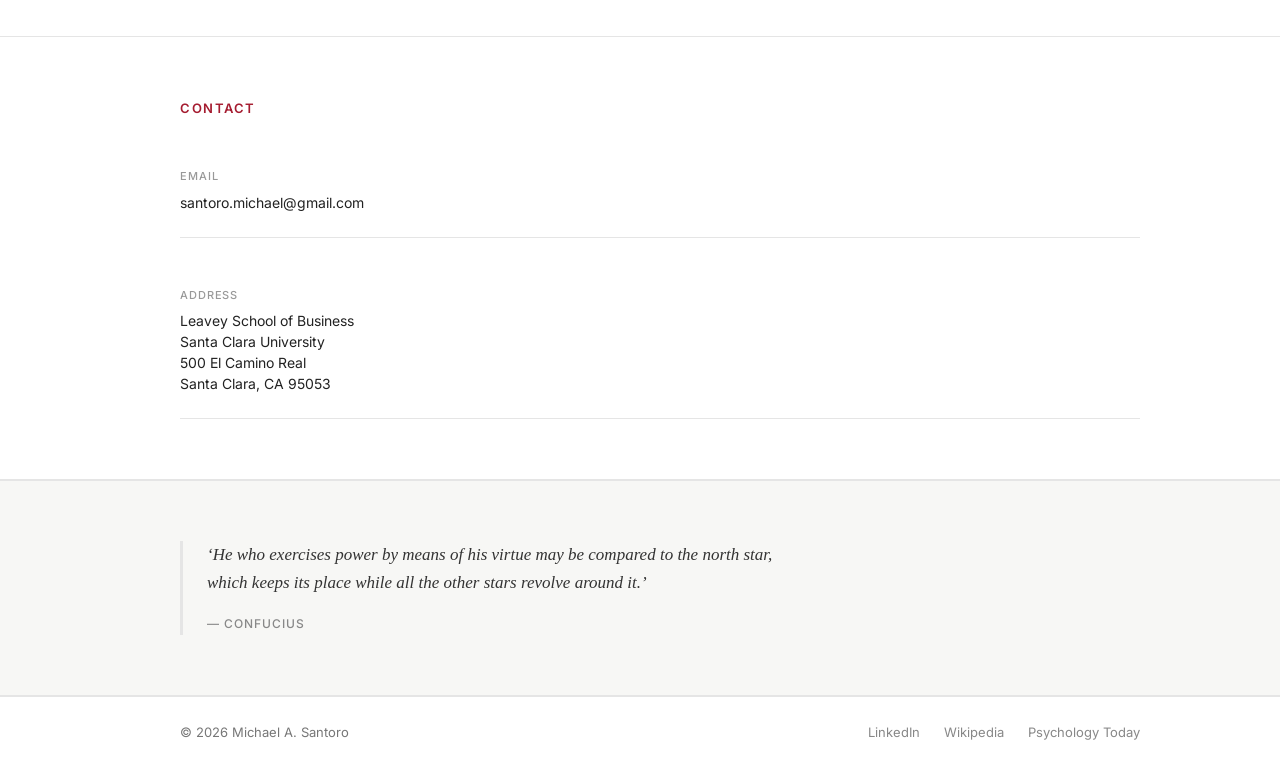
==== commit 847a7d4d: "slight edit" ====
--- a/index.html
+++ b/index.html
@@ -195,7 +195,7 @@
     <ul class="writing-list">
       <li>&ldquo;Human rights obligations of drug companies,&rdquo; <em>Journal of Human Rights</em>, Vol. 19, No. 5, 2020 <span class="coauthor">(With Robert Shanklin)</span></li>
       <li>&ldquo;Business and Human Rights in Historical Perspective,&rdquo; <em>Journal of Human Rights</em>, Vol. 14, No. 2, 2015</li>
-      <li>&ldquo;The Ethics and Economics of Pharmaceutical Pricing,&rdquo; <em>Annual Review of Pharmacology and Toxicology</em>, Vol. 55, 2015 <span class="coauthor">(With Sara Parker-Lue and Greg Koski)</span></li>
+      <li>&ldquo;The Ethics and Economics of Pharmaceutical Pricing,&rdquo; <em>Annual Review of Pharmacology and Toxicology</em>, Vol. 55, 2015<br><span class="coauthor">(With Sara Parker-Lue and Greg Koski)</span></li>
       <li>&ldquo;Too big and too interconnected to fail,&rdquo; <em>International Journal of Sustainable Economy</em>, Vol. 4, No. 4, 2012 <span class="coauthor">(With Ronald J. Strauss)</span></li>
       <li>&ldquo;Post-Westphalia and its Discontents,&rdquo; <em>Business Ethics Quarterly</em>, Vol. 20, No. 2, 2010</li>
       <li>&ldquo;Pharmaceutical Policy in China,&rdquo; <em>Health Affairs</em>, Vol. 27, No. 4, 2008 <span class="coauthor">(With Qiang Sun et al.)</span></li>
--- a/styles.css
+++ b/styles.css
@@ -511,7 +511,7 @@
   font-size: 15px;
   color: var(--gray-700);
   line-height: 1.75;
-  max-width: 700px;
+  max-width: none;
   margin-bottom: 16px;
 }
 
